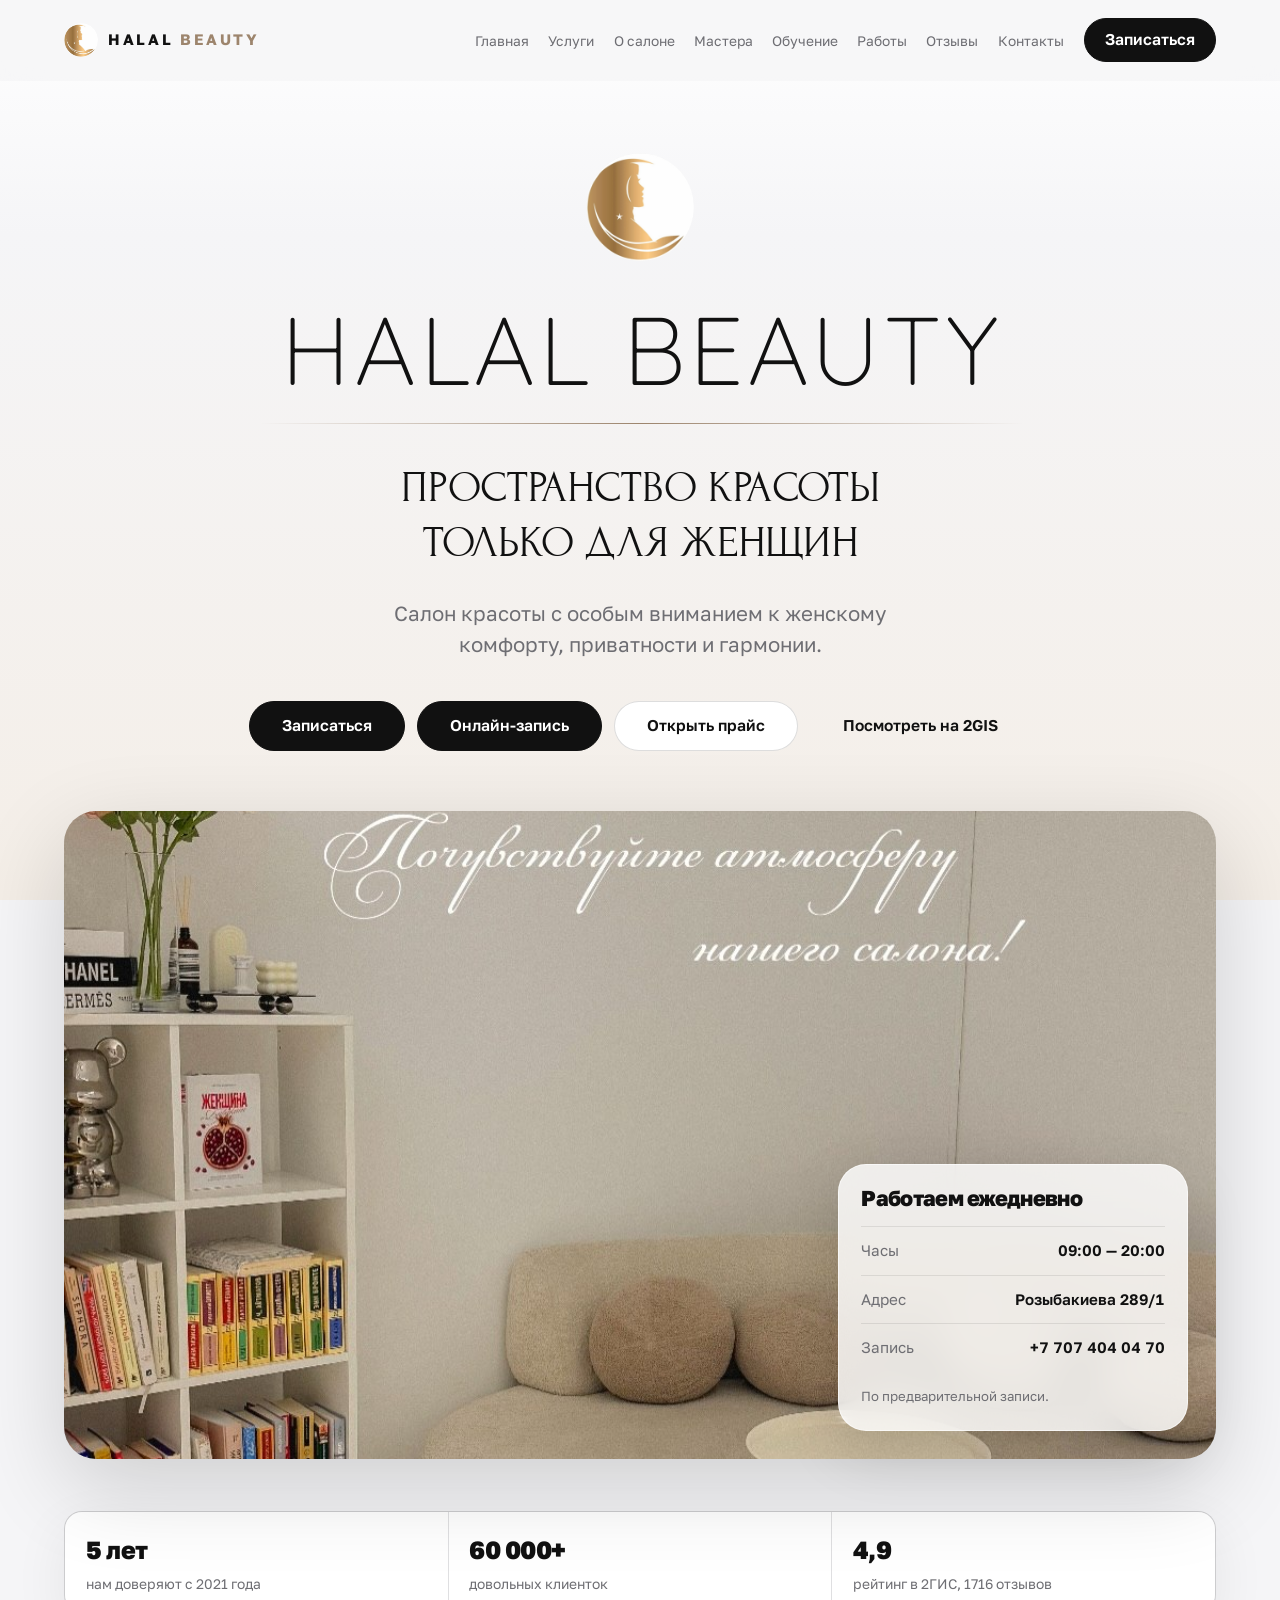
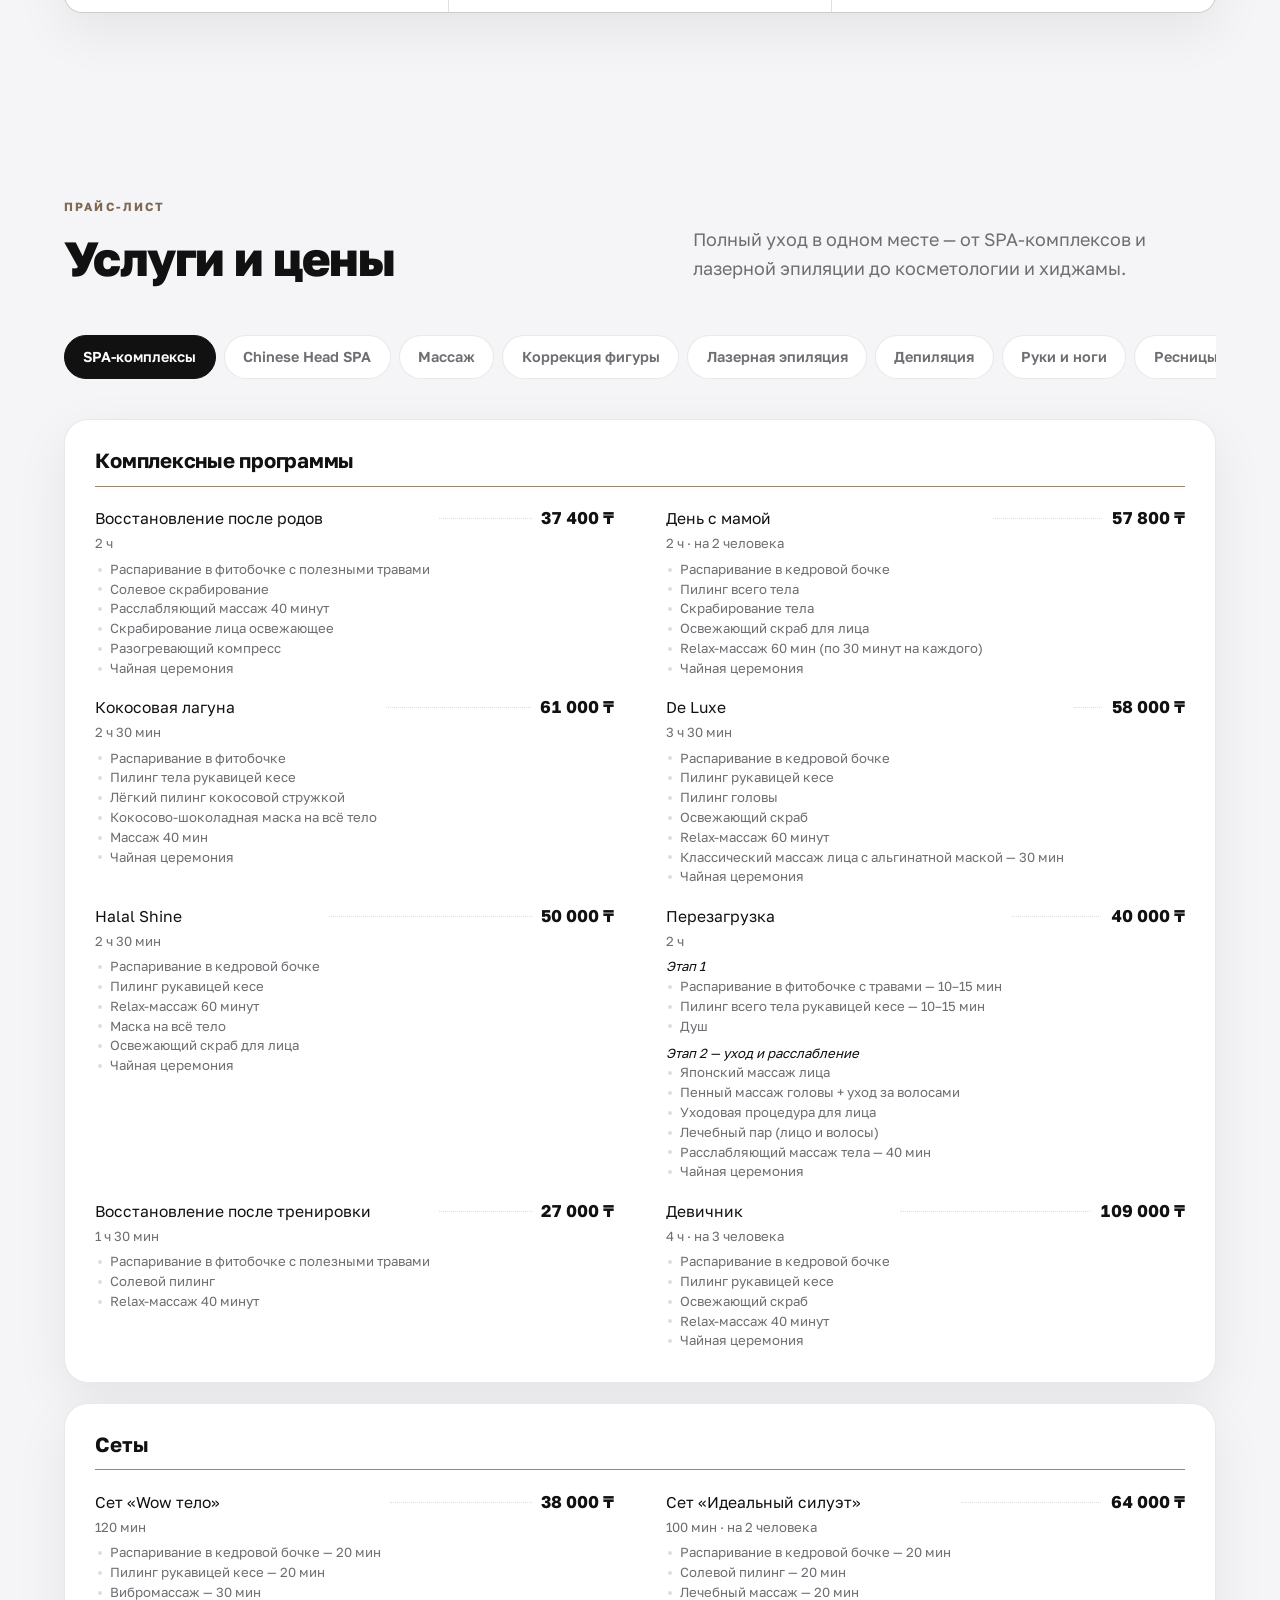
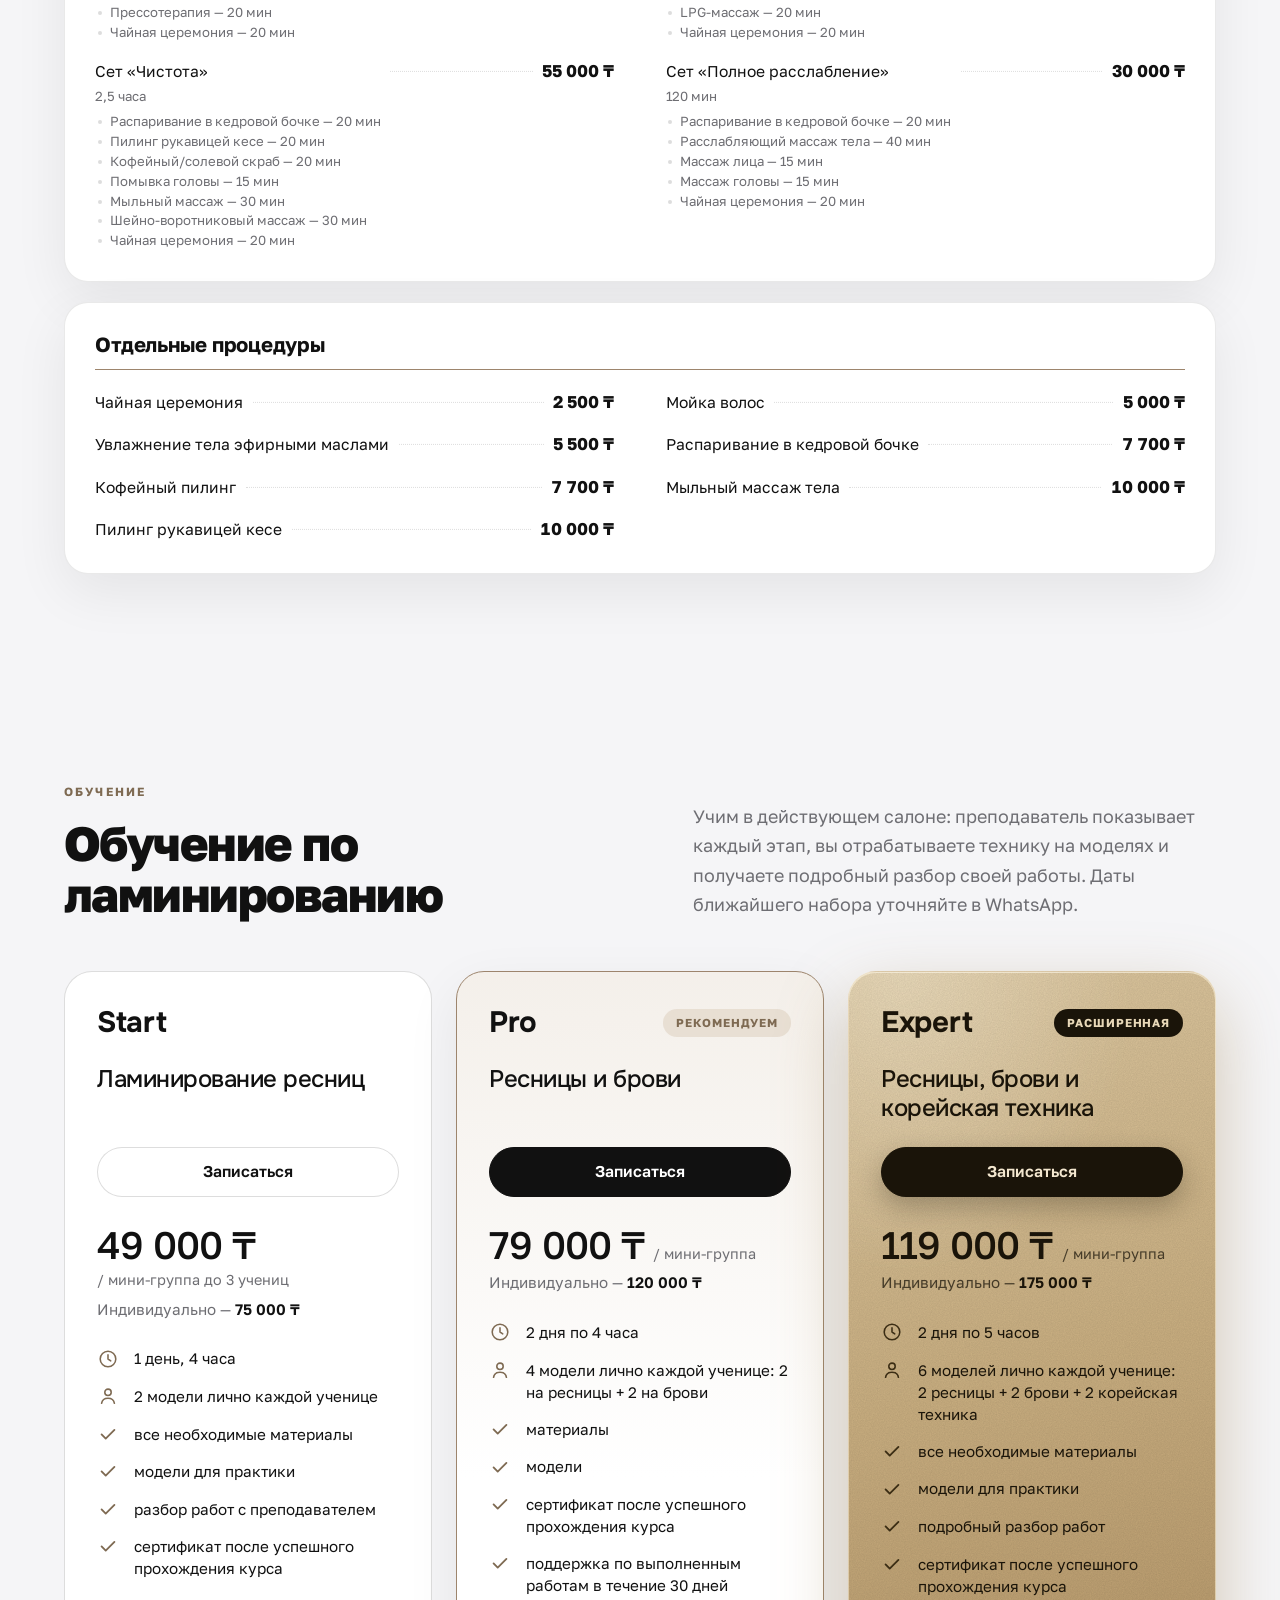
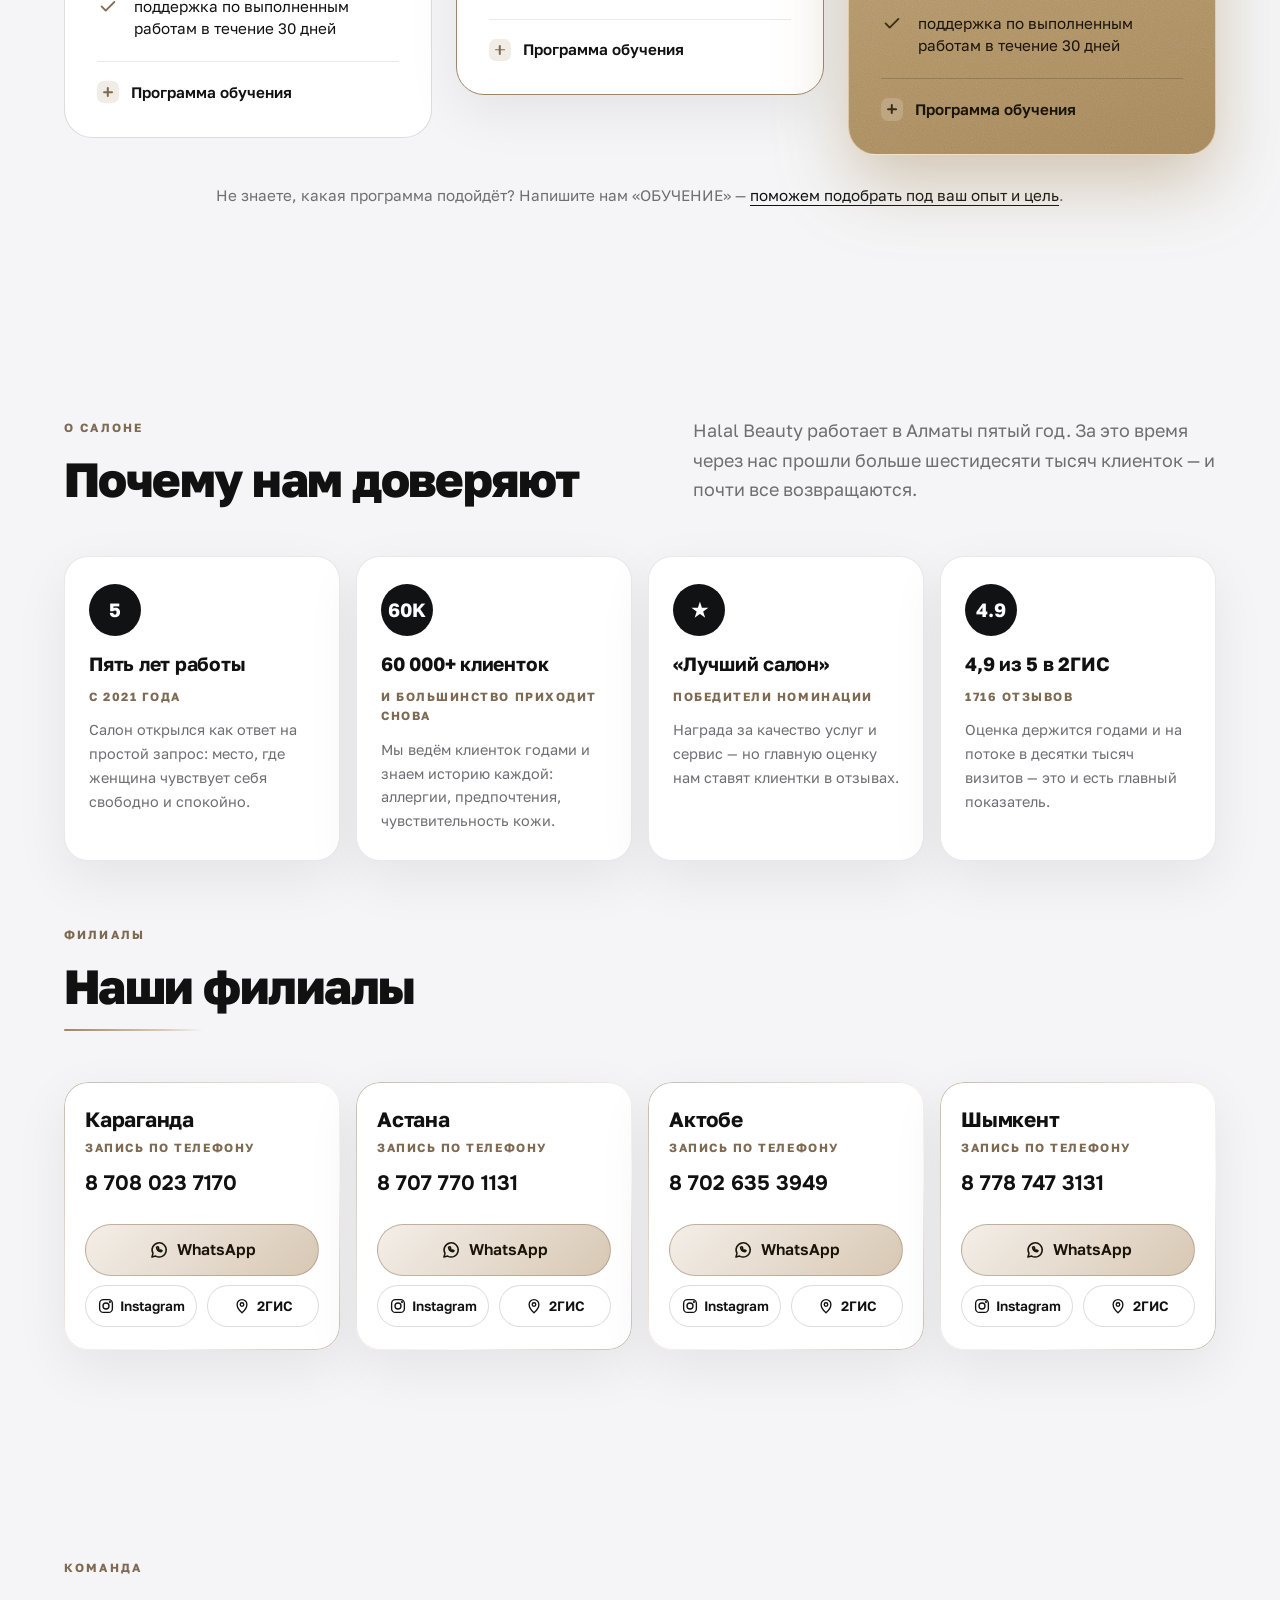
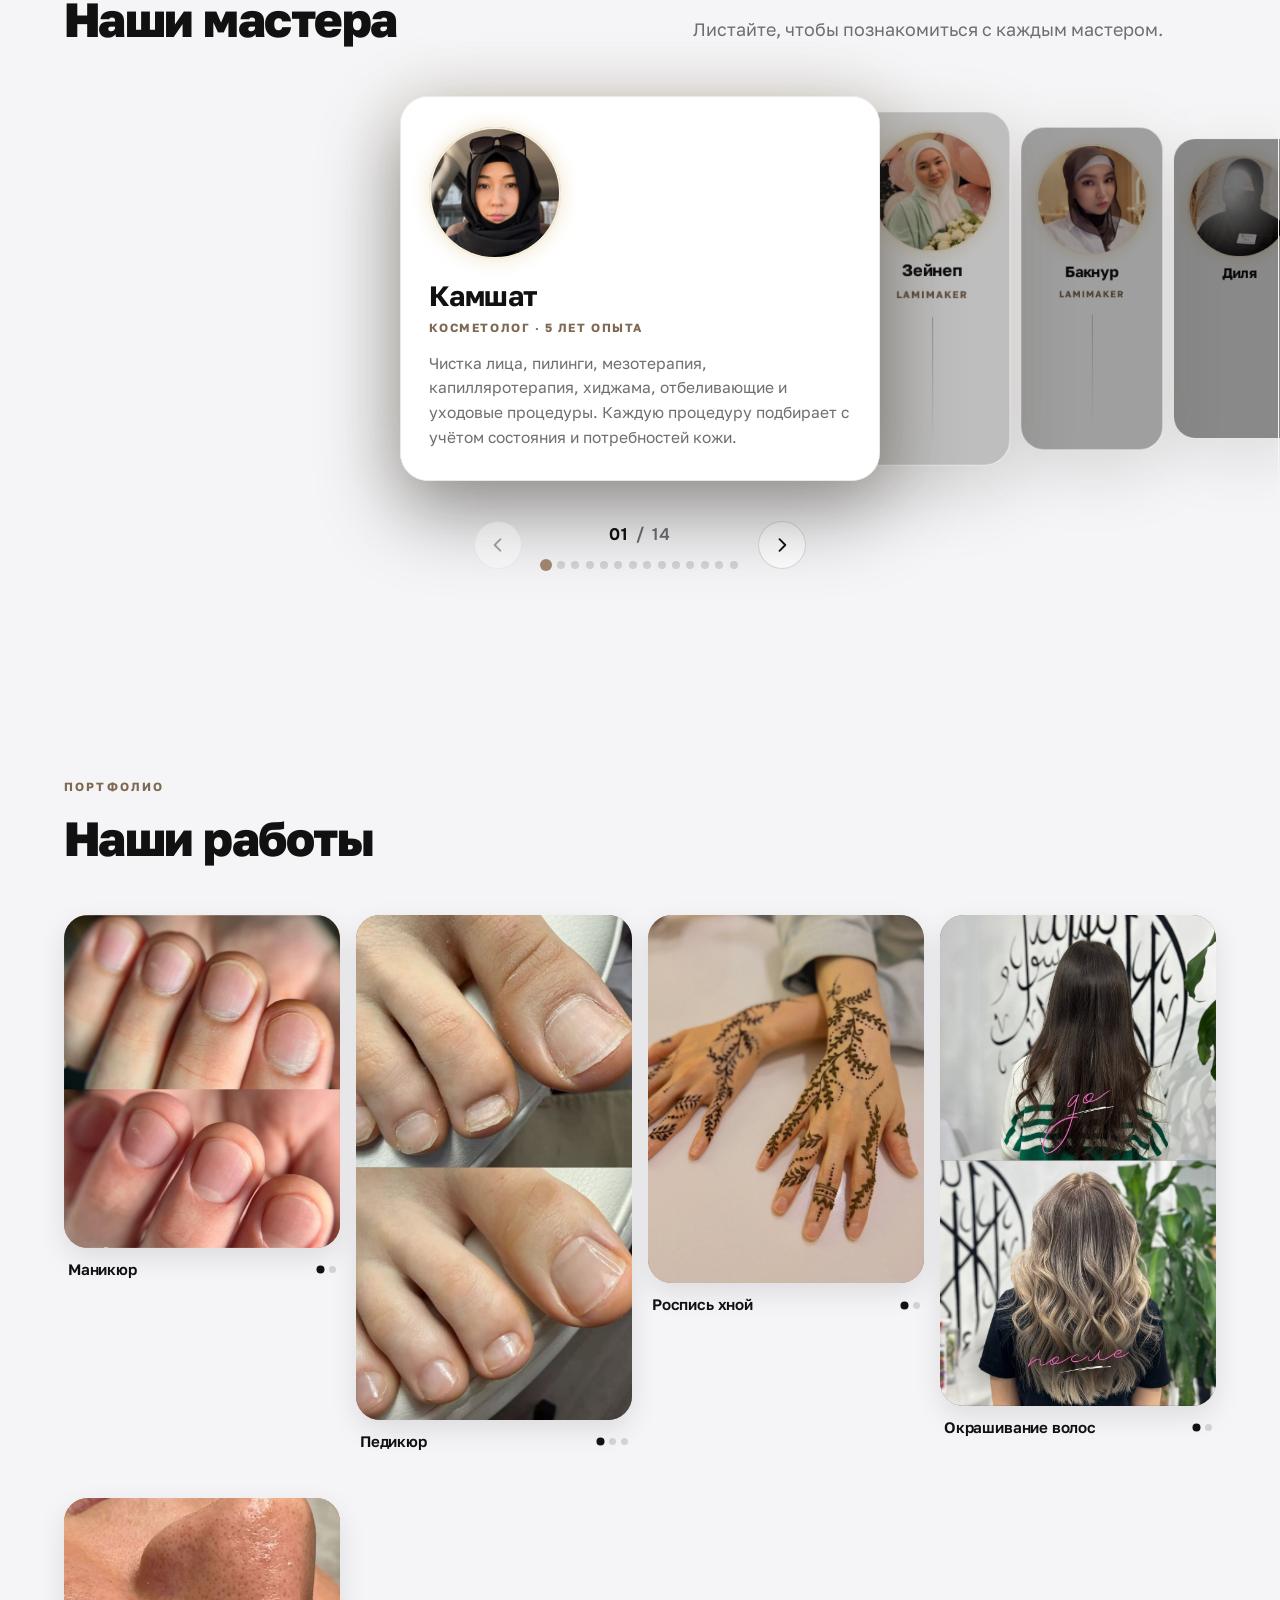
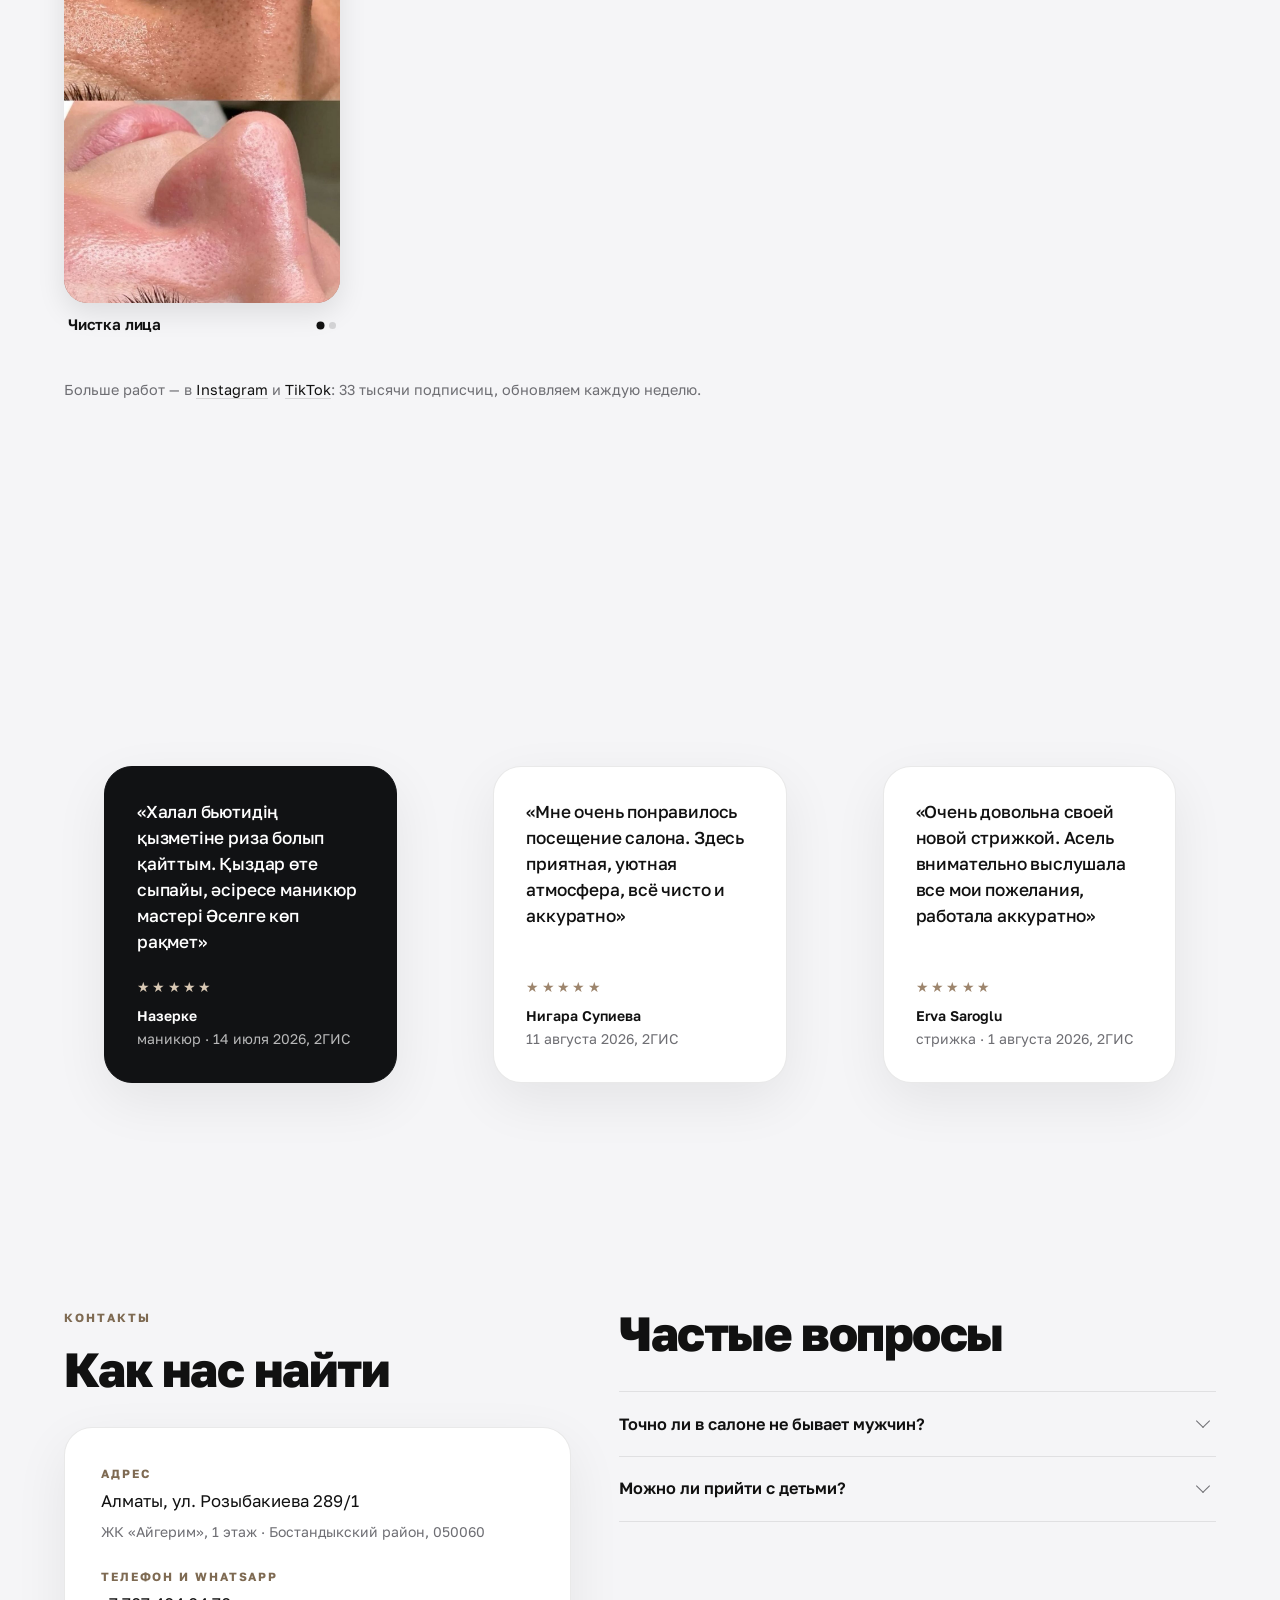
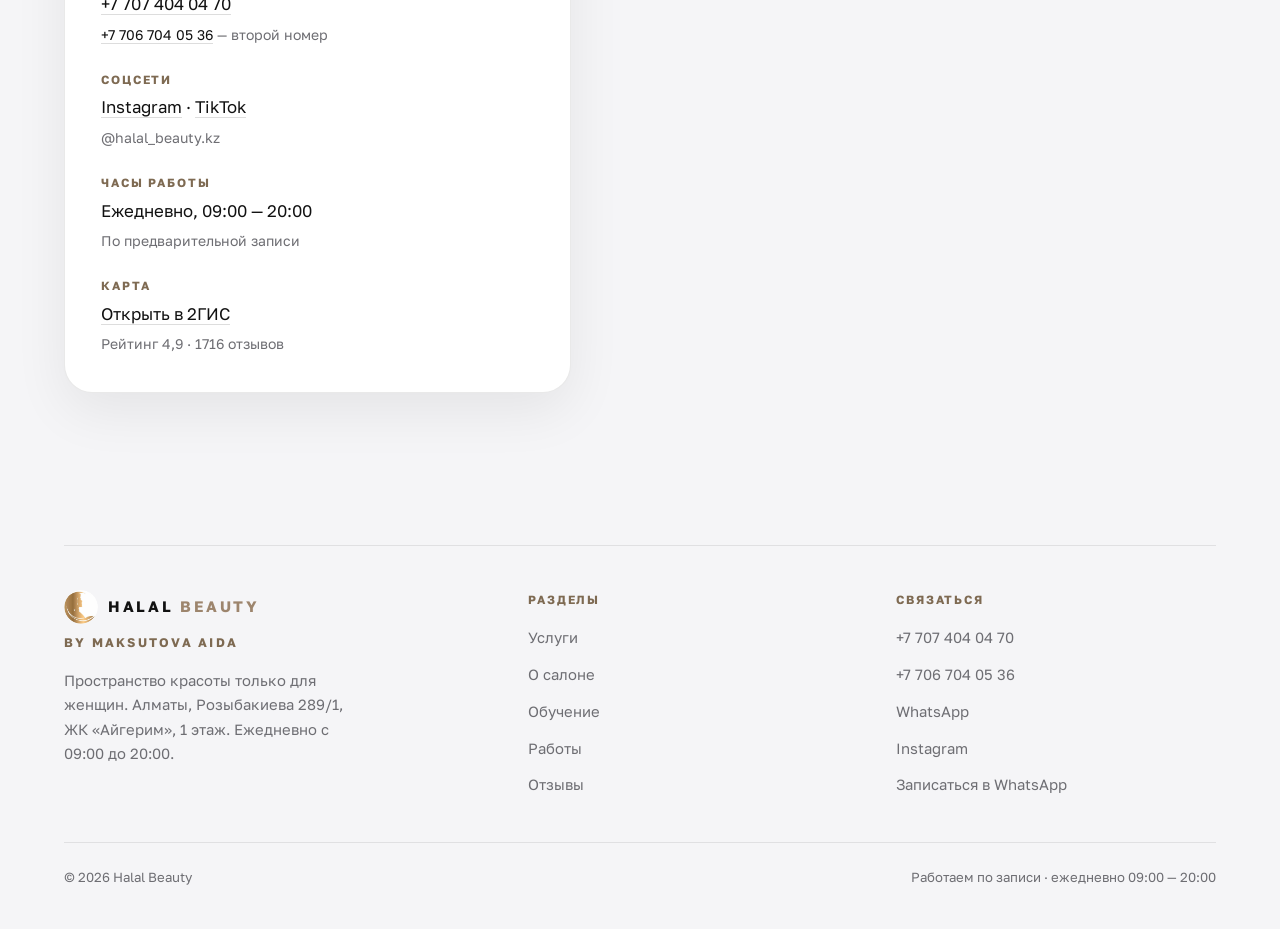
==== index.html @ 61d153b0 "Hero: кнопка «Онлайн-запись» Co-Authored-By: Claude Opus 5.5 <noreply@anthropic.com>" ====
<!doctype html>
<html lang="ru">
<head>
<meta charset="utf-8">
<meta name="viewport" content="width=device-width, initial-scale=1, viewport-fit=cover">
<title>Halal Beauty — женский салон красоты в Алматы</title>
<meta name="description" content="Женский салон красоты Halal Beauty в Алматы: лазерная эпиляция, SPA, массаж, маникюр, ресницы и брови, хиджама. Только женский коллектив, 5 лет работы, 60 000+ клиенток.">
<meta name="theme-color" content="#F5F5F7">

<link rel="icon" type="image/png" sizes="64x64" href="favicon.png">
<link rel="icon" type="image/png" sizes="512x512" href="logo.png">
<link rel="apple-touch-icon" sizes="180x180" href="apple-touch-icon.png">

<link rel="preconnect" href="https://fonts.googleapis.com">
<link rel="preconnect" href="https://fonts.gstatic.com" crossorigin>
<link rel="stylesheet" href="https://fonts.googleapis.com/css2?family=Golos+Text:wght@400;500;600;700;800;900&family=Onest:wght@300;400;500;600&family=Forum&family=Quicksand:wght@300&display=swap">
<link rel="stylesheet" href="styles.css?v=20261125b">
<script>document.documentElement.classList.add('js');</script>
</head>
<body>
<!-- BUILD:START -->

<!-- Якорь «наверх». На самой шапке он не работал: она sticky и всегда
     в зоне видимости, поэтому браузер считал цель достигнутой и не скроллил. -->
<span id="top" class="anchor-top"></span>

<header class="header">
  <div class="wrap header-inner">
    <a class="brand" href="#top">
      <img class="brand-mark" src="logo.png" width="512" height="512" alt="Halal Beauty">
      <span>Halal <em>Beauty</em></span>
    </a>

    <button class="burger" type="button" aria-label="Меню" aria-expanded="false" aria-controls="nav">
      <i></i><i></i><i></i>
    </button>

    <nav class="nav" id="nav">
      <ul class="nav-links">
        <li><a href="#top">Главная</a></li>
        <li><a href="#services">Услуги</a></li>
        <li><a href="#trust">О салоне</a></li>
        <li><a href="#masters">Мастера</a></li>
        <li><a href="#training">Обучение</a></li>
        <li><a href="#works">Работы</a></li>
        <li><a href="#reviews">Отзывы</a></li>
        <li><a href="#contacts">Контакты</a></li>
      </ul>
      <a class="btn btn-primary" href="https://wa.me/77074040470" target="_blank" rel="noopener">Записаться</a>
    </nav>
  </div>
</header>

<main>
  <!-- ---------- Первый экран ---------- -->
  <section class="hero">
    <div class="wrap">
      <div class="hero-copy reveal">
        <img class="hero-logo" src="logo.png" width="512" height="512" alt="Halal Beauty">
        <h1>
          <span class="hero-title">Halal Beauty</span>
          <span class="hero-sub">Пространство красоты <span>только для женщин</span></span>
        </h1>
        <p class="hero-lead">
          Салон красоты с особым вниманием к женскому комфорту, приватности и гармонии.
        </p>
        <div class="hero-actions">
          <a class="btn btn-primary" href="https://wa.me/77074040470" target="_blank" rel="noopener">Записаться</a>
          <a class="btn btn-primary" href="https://widget.sonline.su/ru/services/?placeid=999961112" target="_blank" rel="noopener">Онлайн-запись</a>
          <a class="btn btn-ghost" href="#services">Открыть прайс</a>
          <a class="btn btn-plain" href="https://2gis.kz/almaty/geo/70000001045331437">Посмотреть на 2GIS</a>
        </div>
      </div>

      <!-- Замените на фото интерьера: <img src="..." alt="Интерьер салона" loading="lazy"> -->
      <div class="hero-frame reveal">
        <div class="hero-photo"></div>

        <aside class="hero-glass">
          <h2>Работаем ежедневно</h2>
          <ul class="glass-lines">
            <li><span>Часы</span><b>09:00 — 20:00</b></li>
            <li><span>Адрес</span><b>Розыбакиева 289/1</b></li>
            <li><span>Запись</span><b>+7 707 404 04 70</b></li>
          </ul>
          <small>По предварительной записи.</small>
        </aside>
      </div>

      <ul class="hero-facts reveal">
        <li><b>5 лет</b><span>нам доверяют с 2021 года</span></li>
        <li><b>60 000+</b><span>довольных клиенток</span></li>
        <li><b>4,9</b><span>рейтинг в 2ГИС, 1716 отзывов</span></li>
      </ul>
    </div>
  </section>

  <!-- ---------- Услуги ---------- -->
  <section id="services">
    <div class="wrap">
      <div class="sec-head reveal">
        <div>
          <p class="eyebrow">Прайс-лист</p>
          <h2>Услуги и цены</h2>
        </div>
        <p class="lead">
          Полный уход в одном месте — от SPA-комплексов и лазерной эпиляции до косметологии
          и хиджамы.
        </p>
      </div>

      <!-- SERVICES:START — сгенерировано render.py из data/services.json, руками не править -->
      <div class="cat-nav reveal" role="tablist" aria-label="Категории услуг">
        <button type="button" role="tab" id="tab-spa" aria-controls="panel-spa" aria-selected="true">SPA-комплексы</button>
        <button type="button" role="tab" id="tab-headspa" aria-controls="panel-headspa" aria-selected="false">Chinese Head SPA</button>
        <button type="button" role="tab" id="tab-massage" aria-controls="panel-massage" aria-selected="false">Массаж</button>
        <button type="button" role="tab" id="tab-figure" aria-controls="panel-figure" aria-selected="false">Коррекция фигуры</button>
        <button type="button" role="tab" id="tab-laser" aria-controls="panel-laser" aria-selected="false">Лазерная эпиляция</button>
        <button type="button" role="tab" id="tab-depil" aria-controls="panel-depil" aria-selected="false">Депиляция</button>
        <button type="button" role="tab" id="tab-hands" aria-controls="panel-hands" aria-selected="false">Руки и ноги</button>
        <button type="button" role="tab" id="tab-lashes" aria-controls="panel-lashes" aria-selected="false">Ресницы и брови</button>
        <button type="button" role="tab" id="tab-hair" aria-controls="panel-hair" aria-selected="false">Волосы</button>
        <button type="button" role="tab" id="tab-cosmo" aria-controls="panel-cosmo" aria-selected="false">Косметология и хиджама</button>
        <button type="button" role="tab" id="tab-other" aria-controls="panel-other" aria-selected="false">Хна, макияж, прокол ушей</button>
      </div>

      <div class="menu cat-panel" id="panel-spa" role="tabpanel" aria-labelledby="tab-spa">
        <div class="menu-group split">
          <h3>Комплексные программы</h3>
          <ul>
            <li class="menu-row">
              <span class="name">Восстановление после родов<small class="meta">2 ч</small><span class="incl">
                <span>Распаривание в фитобочке с полезными травами</span>
                <span>Солевое скрабирование</span>
                <span>Расслабляющий массаж 40 минут</span>
                <span>Скрабирование лица освежающее</span>
                <span>Разогревающий компресс</span>
                <span>Чайная церемония</span>
              </span></span>
              <span class="dots"></span><span class="price">37 400 ₸</span>
            </li>
            <li class="menu-row">
              <span class="name">День с мамой<small class="meta">2 ч · на 2 человека</small><span class="incl">
                <span>Распаривание в кедровой бочке</span>
                <span>Пилинг всего тела</span>
                <span>Скрабирование тела</span>
                <span>Освежающий скраб для лица</span>
                <span>Relax-массаж 60 мин (по 30 минут на каждого)</span>
                <span>Чайная церемония</span>
              </span></span>
              <span class="dots"></span><span class="price">57 800 ₸</span>
            </li>
            <li class="menu-row">
              <span class="name">Кокосовая лагуна<small class="meta">2 ч 30 мин</small><span class="incl">
                <span>Распаривание в фитобочке</span>
                <span>Пилинг тела рукавицей кесе</span>
                <span>Лёгкий пилинг кокосовой стружкой</span>
                <span>Кокосово-шоколадная маска на всё тело</span>
                <span>Массаж 40 мин</span>
                <span>Чайная церемония</span>
              </span></span>
              <span class="dots"></span><span class="price">61 000 ₸</span>
            </li>
            <li class="menu-row">
              <span class="name">De Luxe<small class="meta">3 ч 30 мин</small><span class="incl">
                <span>Распаривание в кедровой бочке</span>
                <span>Пилинг рукавицей кесе</span>
                <span>Пилинг головы</span>
                <span>Освежающий скраб</span>
                <span>Relax-массаж 60 минут</span>
                <span>Классический массаж лица с альгинатной маской — 30 мин</span>
                <span>Чайная церемония</span>
              </span></span>
              <span class="dots"></span><span class="price">58 000 ₸</span>
            </li>
            <li class="menu-row">
              <span class="name">Halal Shine<small class="meta">2 ч 30 мин</small><span class="incl">
                <span>Распаривание в кедровой бочке</span>
                <span>Пилинг рукавицей кесе</span>
                <span>Relax-массаж 60 минут</span>
                <span>Маска на всё тело</span>
                <span>Освежающий скраб для лица</span>
                <span>Чайная церемония</span>
              </span></span>
              <span class="dots"></span><span class="price">50 000 ₸</span>
            </li>
            <li class="menu-row">
              <span class="name">Перезагрузка<small class="meta">2 ч</small><span class="incl">
                <span class="stage">Этап 1</span>
                <span>Распаривание в фитобочке с травами — 10–15 мин</span>
                <span>Пилинг всего тела рукавицей кесе — 10–15 мин</span>
                <span>Душ</span>
                <span class="stage">Этап 2 — уход и расслабление</span>
                <span>Японский массаж лица</span>
                <span>Пенный массаж головы + уход за волосами</span>
                <span>Уходовая процедура для лица</span>
                <span>Лечебный пар (лицо и волосы)</span>
                <span>Расслабляющий массаж тела — 40 мин</span>
                <span>Чайная церемония</span>
              </span></span>
              <span class="dots"></span><span class="price">40 000 ₸</span>
            </li>
            <li class="menu-row">
              <span class="name">Восстановление после тренировки<small class="meta">1 ч 30 мин</small><span class="incl">
                <span>Распаривание в фитобочке с полезными травами</span>
                <span>Солевой пилинг</span>
                <span>Relax-массаж 40 минут</span>
              </span></span>
              <span class="dots"></span><span class="price">27 000 ₸</span>
            </li>
            <li class="menu-row">
              <span class="name">Девичник<small class="meta">4 ч · на 3 человека</small><span class="incl">
                <span>Распаривание в кедровой бочке</span>
                <span>Пилинг рукавицей кесе</span>
                <span>Освежающий скраб</span>
                <span>Relax-массаж 40 минут</span>
                <span>Чайная церемония</span>
              </span></span>
              <span class="dots"></span><span class="price">109 000 ₸</span>
            </li>
          </ul>
        </div>
        <div class="menu-group split">
          <h3>Сеты</h3>
          <ul>
            <li class="menu-row">
              <span class="name">Сет «Wow тело»<small class="meta">120 мин</small><span class="incl">
                <span>Распаривание в кедровой бочке — 20 мин</span>
                <span>Пилинг рукавицей кесе — 20 мин</span>
                <span>Вибромассаж — 30 мин</span>
                <span>Прессотерапия — 20 мин</span>
                <span>Чайная церемония — 20 мин</span>
              </span></span>
              <span class="dots"></span><span class="price">38 000 ₸</span>
            </li>
            <li class="menu-row">
              <span class="name">Сет «Идеальный силуэт»<small class="meta">100 мин · на 2 человека</small><span class="incl">
                <span>Распаривание в кедровой бочке — 20 мин</span>
                <span>Солевой пилинг — 20 мин</span>
                <span>Лечебный массаж — 20 мин</span>
                <span>LPG-массаж — 20 мин</span>
                <span>Чайная церемония — 20 мин</span>
              </span></span>
              <span class="dots"></span><span class="price">64 000 ₸</span>
            </li>
            <li class="menu-row">
              <span class="name">Сет «Чистота»<small class="meta">2,5 часа</small><span class="incl">
                <span>Распаривание в кедровой бочке — 20 мин</span>
                <span>Пилинг рукавицей кесе — 20 мин</span>
                <span>Кофейный/солевой скраб — 20 мин</span>
                <span>Помывка головы — 15 мин</span>
                <span>Мыльный массаж — 30 мин</span>
                <span>Шейно-воротниковый массаж — 30 мин</span>
                <span>Чайная церемония — 20 мин</span>
              </span></span>
              <span class="dots"></span><span class="price">55 000 ₸</span>
            </li>
            <li class="menu-row">
              <span class="name">Сет «Полное расслабление»<small class="meta">120 мин</small><span class="incl">
                <span>Распаривание в кедровой бочке — 20 мин</span>
                <span>Расслабляющий массаж тела — 40 мин</span>
                <span>Массаж лица — 15 мин</span>
                <span>Массаж головы — 15 мин</span>
                <span>Чайная церемония — 20 мин</span>
              </span></span>
              <span class="dots"></span><span class="price">30 000 ₸</span>
            </li>
          </ul>
        </div>
        <div class="menu-group split">
          <h3>Отдельные процедуры</h3>
          <ul>
            <li class="menu-row">
              <span class="name">Чайная церемония</span>
              <span class="dots"></span><span class="price">2 500 ₸</span>
            </li>
            <li class="menu-row">
              <span class="name">Мойка волос</span>
              <span class="dots"></span><span class="price">5 000 ₸</span>
            </li>
            <li class="menu-row">
              <span class="name">Увлажнение тела эфирными маслами</span>
              <span class="dots"></span><span class="price">5 500 ₸</span>
            </li>
            <li class="menu-row">
              <span class="name">Распаривание в кедровой бочке</span>
              <span class="dots"></span><span class="price">7 700 ₸</span>
            </li>
            <li class="menu-row">
              <span class="name">Кофейный пилинг</span>
              <span class="dots"></span><span class="price">7 700 ₸</span>
            </li>
            <li class="menu-row">
              <span class="name">Мыльный массаж тела</span>
              <span class="dots"></span><span class="price">10 000 ₸</span>
            </li>
            <li class="menu-row">
              <span class="name">Пилинг рукавицей кесе</span>
              <span class="dots"></span><span class="price">10 000 ₸</span>
            </li>
          </ul>
        </div>
      </div>
      <div class="menu cat-panel" id="panel-headspa" role="tabpanel" aria-labelledby="tab-headspa" hidden>
        <div class="menu-group split">
          <h3>Комплексы</h3>
          <ul>
            <li class="menu-row">
              <span class="name">Обновление<small class="meta">1 ч 30 мин</small><span class="incl">
                <span>Японский массаж лица</span>
                <span>Пенный массаж головы</span>
                <span>Уход за волосами</span>
                <span>Мыльный массаж шейно-воротниковой зоны</span>
                <span>Уход за лицом</span>
                <span>Лечебный пар</span>
              </span></span>
              <span class="dots"></span><span class="price">18 000 ₸</span>
            </li>
            <li class="menu-row">
              <span class="name">Relax<small class="meta">2 ч</small><span class="incl">
                <span>Точечный массаж рук и ног с эфирным маслом</span>
                <span>Японский массаж лица</span>
                <span>Пенный массаж головы</span>
                <span>Уход за волосами</span>
                <span>Уход за лицом</span>
                <span>Лечебный пар</span>
              </span></span>
              <span class="dots"></span><span class="price">25 000 ₸</span>
            </li>
            <li class="menu-row">
              <span class="name">Эйфория<small class="meta">2 ч 30 мин</small><span class="incl">
                <span>Relax-массаж тела — 60 мин</span>
                <span>Пенный массаж головы</span>
                <span>Витаминный комплекс для волос</span>
                <span>Массаж лица с увлажняющей маской — 30 мин</span>
                <span>Лечебный пар</span>
              </span></span>
              <span class="dots"></span><span class="price">37 000 ₸</span>
            </li>
          </ul>
        </div>
      </div>
      <div class="menu cat-panel" id="panel-massage" role="tabpanel" aria-labelledby="tab-massage" hidden>
        <div class="menu-group split">
          <h3>Массаж</h3>
          <ul>
            <li class="menu-row">
              <span class="name">Массаж головы</span>
              <span class="dots"></span><span class="price">9 500 ₸</span>
            </li>
            <li class="menu-row">
              <span class="name">Массаж ног и ступней</span>
              <span class="dots"></span><span class="price">9 500 ₸</span>
            </li>
            <li class="menu-row">
              <span class="name">Шейно-воротниковая зона и спина<small>30 минут</small></span>
              <span class="dots"></span><span class="price">9 500 ₸</span>
            </li>
            <li class="menu-row">
              <span class="name">Массаж лица<small>30 минут</small></span>
              <span class="dots"></span><span class="price">11 000 ₸</span>
            </li>
            <li class="menu-row">
              <span class="name">Массаж для беременных<small>40 минут</small></span>
              <span class="dots"></span><span class="price">13 500 ₸</span>
            </li>
            <li class="menu-row">
              <span class="name">Скульптурный массаж</span>
              <span class="dots"></span><span class="price">16 000 ₸</span>
            </li>
            <li class="menu-row">
              <span class="name">Relax-массаж<small>60 минут</small></span>
              <span class="dots"></span><span class="price">17 000 ₸</span>
            </li>
            <li class="menu-row">
              <span class="name">Стоун-терапия<small>Массаж горячими камнями, 60 минут</small></span>
              <span class="dots"></span><span class="price">17 000 ₸</span>
            </li>
            <li class="menu-row">
              <span class="name">Точечный массаж</span>
              <span class="dots"></span><span class="price">17 000 ₸</span>
            </li>
            <li class="menu-row">
              <span class="name">Комбо: тело и лицо<small>1 час 20 минут</small></span>
              <span class="dots"></span><span class="price">20 000 ₸</span>
            </li>
            <li class="menu-row">
              <span class="name">Огненный массаж<small>30 минут</small></span>
              <span class="dots"></span><span class="price">20 000 ₸</span>
            </li>
            <li class="menu-row">
              <span class="name">Лечебный массаж<small>60 минут</small></span>
              <span class="dots"></span><span class="price">20 000 ₸</span>
            </li>
            <li class="menu-row">
              <span class="name">Антицеллюлитный массаж<small>60 минут</small></span>
              <span class="dots"></span><span class="price">20 000 ₸</span>
            </li>
            <li class="menu-row">
              <span class="name">Мануальная терапия</span>
              <span class="dots"></span><span class="price">20 000 ₸</span>
            </li>
          </ul>
        </div>
      </div>
      <div class="menu cat-panel" id="panel-figure" role="tabpanel" aria-labelledby="tab-figure" hidden>
        <div class="menu-group split">
          <h3>Аппаратные процедуры</h3>
          <ul>
            <li class="menu-row">
              <span class="name">Кавитация</span>
              <span class="dots"></span><span class="price">13 200 ₸</span>
            </li>
            <li class="menu-row">
              <span class="name">Лимфодренажный вибромассаж, 1 зона</span>
              <span class="dots"></span><span class="price">11 000 ₸</span>
            </li>
            <li class="menu-row">
              <span class="name">Лимфодренажный вибромассаж, всё тело</span>
              <span class="dots"></span><span class="price">22 000 ₸</span>
            </li>
            <li class="menu-row">
              <span class="name">LPG-эндермология, 1 зона</span>
              <span class="dots"></span><span class="price">11 000 ₸</span>
            </li>
            <li class="menu-row">
              <span class="name">LPG-эндермология, всё тело</span>
              <span class="dots"></span><span class="price">22 000 ₸</span>
            </li>
            <li class="menu-row">
              <span class="name">Прессотерапия с ИК</span>
              <span class="dots"></span><span class="price">8 000 ₸</span>
            </li>
            <li class="menu-row">
              <span class="name">Вакуумный массаж</span>
              <span class="dots"></span><span class="price">11 000 ₸</span>
            </li>
            <li class="menu-row">
              <span class="name">RF-лифтинг тела</span>
              <span class="dots"></span><span class="price">16 000 ₸</span>
            </li>
          </ul>
        </div>
        <div class="menu-group">
          <h3>Премиум антиотёк</h3>
          <ul>
            <li class="menu-row">
              <span class="name">1 сеанс<small>Прессотерапия с подогревом</small></span>
              <span class="dots"></span><span class="price">8 800 ₸</span>
            </li>
            <li class="menu-row">
              <span class="name">5 сеансов</span>
              <span class="dots"></span><span class="price">39 600 ₸</span>
            </li>
            <li class="menu-row">
              <span class="name">10 сеансов</span>
              <span class="dots"></span><span class="price">79 200 ₸</span>
            </li>
          </ul>
        </div>
        <div class="menu-group">
          <h3>Антицеллюлитный детокс</h3>
          <ul>
            <li class="menu-row">
              <span class="name">1 сеанс<small>Вибромассаж и прессотерапия, LPG можно заменить через сеанс</small></span>
              <span class="dots"></span><span class="price">19 800 ₸</span>
            </li>
            <li class="menu-row">
              <span class="name">5 сеансов<small>2 прессо + 5 вибро</small></span>
              <span class="dots"></span><span class="price">58 000 ₸</span>
            </li>
            <li class="menu-row">
              <span class="name">10 сеансов<small>5 прессо + 10 вибро</small></span>
              <span class="dots"></span><span class="price">123 200 ₸</span>
            </li>
          </ul>
        </div>
        <div class="menu-group">
          <h3>«Минус объёмы VIP»</h3>
          <ul>
            <li class="menu-row">
              <span class="name">1 процедура<small>Дренажный вибромассаж, кавитация, вакуумный массаж, прессотерапия · 60–90 мин</small></span>
              <span class="dots"></span><span class="price">44 000 ₸</span>
            </li>
            <li class="menu-row">
              <span class="name">5 процедур</span>
              <span class="dots"></span><span class="price">176 000 ₸</span>
            </li>
            <li class="menu-row">
              <span class="name">10 процедур</span>
              <span class="dots"></span><span class="price">352 000 ₸</span>
            </li>
          </ul>
        </div>
      </div>
      <div class="menu cat-panel" id="panel-laser" role="tabpanel" aria-labelledby="tab-laser" hidden>
        <div class="menu-group split">
          <h3>По зонам</h3>
          <ul>
            <li class="menu-row">
              <span class="name">Над губой</span>
              <span class="dots"></span><span class="price">3 300 ₸</span>
            </li>
            <li class="menu-row">
              <span class="name">Подбородок</span>
              <span class="dots"></span><span class="price">3 300 ₸</span>
            </li>
            <li class="menu-row">
              <span class="name">Бакенбарды</span>
              <span class="dots"></span><span class="price">3 300 ₸</span>
            </li>
            <li class="menu-row">
              <span class="name">Шея</span>
              <span class="dots"></span><span class="price">4 400 ₸</span>
            </li>
            <li class="menu-row">
              <span class="name">Подмышечные впадины</span>
              <span class="dots"></span><span class="price">6 600 ₸</span>
            </li>
            <li class="menu-row">
              <span class="name">Лицо</span>
              <span class="dots"></span><span class="price">7 700 ₸</span>
            </li>
            <li class="menu-row">
              <span class="name">Руки до локтя</span>
              <span class="dots"></span><span class="price">7 700 ₸</span>
            </li>
            <li class="menu-row">
              <span class="name">Живот</span>
              <span class="dots"></span><span class="price">8 800 ₸</span>
            </li>
            <li class="menu-row">
              <span class="name">Ягодицы</span>
              <span class="dots"></span><span class="price">8 800 ₸</span>
            </li>
            <li class="menu-row">
              <span class="name">Руки полностью</span>
              <span class="dots"></span><span class="price">9 900 ₸</span>
            </li>
            <li class="menu-row">
              <span class="name">Бикини</span>
              <span class="dots"></span><span class="price">9 900 ₸</span>
            </li>
            <li class="menu-row">
              <span class="name">Спина полностью</span>
              <span class="dots"></span><span class="price">11 000 ₸</span>
            </li>
            <li class="menu-row">
              <span class="name">Ноги до колен</span>
              <span class="dots"></span><span class="price">11 000 ₸</span>
            </li>
            <li class="menu-row">
              <span class="name">Ноги полностью</span>
              <span class="dots"></span><span class="price">15 500 ₸</span>
            </li>
          </ul>
        </div>
        <div class="menu-group split">
          <h3>Комплексы</h3>
          <ul>
            <li class="menu-row">
              <span class="name">Бикини и подмышки</span>
              <span class="dots"></span><span class="price">14 000 ₸</span>
            </li>
            <li class="menu-row">
              <span class="name">Подмышки, руки до локтя, ноги до колен</span>
              <span class="dots"></span><span class="price">21 500 ₸</span>
            </li>
            <li class="menu-row">
              <span class="name">Бикини, подмышки, ноги до колен</span>
              <span class="dots"></span><span class="price">23 500 ₸</span>
            </li>
            <li class="menu-row">
              <span class="name">Бикини, руки до локтя, ноги до колен, подмышки<small>Усики в подарок</small></span>
              <span class="dots"></span><span class="price">29 900 ₸</span>
            </li>
            <li class="menu-row">
              <span class="name">Бикини, руки и ноги полностью, подмышки<small>Усики в подарок</small></span>
              <span class="dots"></span><span class="price">35 500 ₸</span>
            </li>
          </ul>
        </div>
      </div>
      <div class="menu cat-panel" id="panel-depil" role="tabpanel" aria-labelledby="tab-depil" hidden>
        <div class="menu-group split">
          <h3>Шугаринг</h3>
          <ul>
            <li class="menu-row">
              <span class="name">Над губой</span>
              <span class="dots"></span><span class="price">1 650 ₸</span>
            </li>
            <li class="menu-row">
              <span class="name">Подбородок</span>
              <span class="dots"></span><span class="price">2 200 ₸</span>
            </li>
            <li class="menu-row">
              <span class="name">Подмышечные впадины</span>
              <span class="dots"></span><span class="price">2 750 ₸</span>
            </li>
            <li class="menu-row">
              <span class="name">Чистка вросших волос</span>
              <span class="dots"></span><span class="price">3 300 ₸</span>
            </li>
            <li class="menu-row">
              <span class="name">Лицо</span>
              <span class="dots"></span><span class="price">4 400 ₸</span>
            </li>
            <li class="menu-row">
              <span class="name">Руки до локтя</span>
              <span class="dots"></span><span class="price">4 400 ₸</span>
            </li>
            <li class="menu-row">
              <span class="name">Руки</span>
              <span class="dots"></span><span class="price">6 600 ₸</span>
            </li>
            <li class="menu-row">
              <span class="name">Ноги до колен</span>
              <span class="dots"></span><span class="price">6 600 ₸</span>
            </li>
            <li class="menu-row">
              <span class="name">Комбо<small>Руки полностью, ноги до колен, подмышечные впадины</small></span>
              <span class="dots"></span><span class="price">14 300 ₸</span>
            </li>
          </ul>
        </div>
        <div class="menu-group split">
          <h3>Депиляция ниткой</h3>
          <ul>
            <li class="menu-row">
              <span class="name">Над губой</span>
              <span class="dots"></span><span class="price">2 200 ₸</span>
            </li>
            <li class="menu-row">
              <span class="name">Щёки</span>
              <span class="dots"></span><span class="price">2 200 ₸</span>
            </li>
            <li class="menu-row">
              <span class="name">Подбородок</span>
              <span class="dots"></span><span class="price">2 200 ₸</span>
            </li>
            <li class="menu-row">
              <span class="name">Лоб</span>
              <span class="dots"></span><span class="price">2 200 ₸</span>
            </li>
            <li class="menu-row">
              <span class="name">Баки</span>
              <span class="dots"></span><span class="price">3 300 ₸</span>
            </li>
            <li class="menu-row">
              <span class="name">Лицо</span>
              <span class="dots"></span><span class="price">5 500 — 7 700 ₸</span>
            </li>
          </ul>
        </div>
      </div>
      <div class="menu cat-panel" id="panel-hands" role="tabpanel" aria-labelledby="tab-hands" hidden>
        <div class="menu-group">
          <h3>Маникюр и педикюр</h3>
          <ul>
            <li class="menu-row">
              <span class="name">Маникюр обрезной или комбинированный</span>
              <span class="dots"></span><span class="price">5 500 ₸</span>
            </li>
            <li class="menu-row">
              <span class="name">Детский педикюр</span>
              <span class="dots"></span><span class="price">5 500 ₸</span>
            </li>
            <li class="menu-row">
              <span class="name">Классический педикюр</span>
              <span class="dots"></span><span class="price">от 10 900 ₸</span>
            </li>
            <li class="menu-row">
              <span class="name">Смарт-педикюр</span>
              <span class="dots"></span><span class="price">от 10 900 ₸</span>
            </li>
            <li class="menu-row">
              <span class="name">Парафинотерапия рук / ног<small>Глубокое увлажнение кожи</small></span>
              <span class="dots"></span><span class="price">3 000 / 4 000 ₸</span>
            </li>
            <li class="menu-row">
              <span class="name">Снятие гель-лака</span>
              <span class="dots"></span><span class="price">3 300 ₸</span>
            </li>
            <li class="menu-row">
              <span class="name">Снятие нарощенных ногтей</span>
              <span class="dots"></span><span class="price">4 400 ₸</span>
            </li>
          </ul>
        </div>
        <div class="menu-group">
          <h3>Подология</h3>
          <ul>
            <li class="menu-row">
              <span class="name">Консультация подолога и диагностика</span>
              <span class="dots"></span><span class="price">5 500 ₸</span>
            </li>
            <li class="menu-row">
              <span class="name">Медицинский педикюр</span>
              <span class="dots"></span><span class="price">от 12 000 ₸</span>
            </li>
            <li class="menu-row">
              <span class="name">Зачистка одного ногтя<small>Работа с грибковыми поражениями</small></span>
              <span class="dots"></span><span class="price">от 5 500 ₸</span>
            </li>
            <li class="menu-row">
              <span class="name">Прижигание бородавки</span>
              <span class="dots"></span><span class="price">от 5 500 ₸</span>
            </li>
            <li class="menu-row">
              <span class="name">Удаление вросшего ногтя</span>
              <span class="dots"></span><span class="price">от 4 400 ₸</span>
            </li>
            <li class="menu-row">
              <span class="name">Стержневые мозоли</span>
              <span class="dots"></span><span class="price">от 4 400 ₸</span>
            </li>
            <li class="menu-row">
              <span class="name">Титановая нить<small>1 ноготь</small></span>
              <span class="dots"></span><span class="price">15 400 ₸</span>
            </li>
            <li class="menu-row">
              <span class="name">Инфинити титаниум<small>Новая методика</small></span>
              <span class="dots"></span><span class="price">16 500 ₸</span>
            </li>
          </ul>
        </div>
        <div class="menu-group split">
          <h3>Экспресс-услуги</h3>
          <ul>
            <li class="menu-row">
              <span class="name">Маникюр и смарт-педикюр<small>45–60 минут</small></span>
              <span class="dots"></span><span class="price">16 400 ₸</span>
            </li>
            <li class="menu-row">
              <span class="name">Маникюр, смарт-педикюр, ламинирование ресниц</span>
              <span class="dots"></span><span class="price">26 300 ₸</span>
            </li>
            <li class="menu-row">
              <span class="name">Маникюр, смарт-педикюр, ламинирование ресниц и бровей</span>
              <span class="dots"></span><span class="price">36 200 ₸</span>
            </li>
            <li class="menu-row">
              <span class="name">То же плюс окрашивание бровей</span>
              <span class="dots"></span><span class="price">40 600 ₸</span>
            </li>
          </ul>
        </div>
      </div>
      <div class="menu cat-panel" id="panel-lashes" role="tabpanel" aria-labelledby="tab-lashes" hidden>
        <div class="menu-group split">
          <h3>Ресницы и брови</h3>
          <ul>
            <li class="menu-row">
              <span class="name">Ламинирование бровей и ресниц</span>
              <span class="dots"></span><span class="price">17 500 ₸</span>
            </li>
            <li class="menu-row">
              <span class="name">Корейское ламинирование ресниц</span>
              <span class="dots"></span><span class="price">11 000 ₸</span>
            </li>
            <li class="menu-row">
              <span class="name">Ламинирование ресниц Elleebana</span>
              <span class="dots"></span><span class="price">9 900 ₸</span>
            </li>
            <li class="menu-row">
              <span class="name">Ламинирование нижних ресниц</span>
              <span class="dots"></span><span class="price">5 500 ₸</span>
            </li>
            <li class="menu-row">
              <span class="name">Долговременная укладка бровей</span>
              <span class="dots"></span><span class="price">9 900 ₸</span>
            </li>
            <li class="menu-row">
              <span class="name">Окрашивание бровей<small>Без осветления</small></span>
              <span class="dots"></span><span class="price">4 400 ₸</span>
            </li>
            <li class="menu-row">
              <span class="name">Снятие нарощенных ресниц</span>
              <span class="dots"></span><span class="price">3 300 ₸</span>
            </li>
          </ul>
        </div>
      </div>
      <div class="menu cat-panel" id="panel-hair" role="tabpanel" aria-labelledby="tab-hair" hidden>
        <div class="menu-group">
          <h3>Стрижка и укладка</h3>
          <ul>
            <li class="menu-row">
              <span class="name">Стрижка</span>
              <span class="dots"></span><span class="price">6 000 — 12 000 ₸</span>
            </li>
            <li class="menu-row">
              <span class="name">Детская стрижка</span>
              <span class="dots"></span><span class="price">4 000 — 11 000 ₸</span>
            </li>
            <li class="menu-row">
              <span class="name">Укладка</span>
              <span class="dots"></span><span class="price">5 500 — 11 000 ₸</span>
            </li>
          </ul>
        </div>
        <div class="menu-group">
          <h3>Окрашивание и уход</h3>
          <ul>
            <li class="menu-row">
              <span class="name">Окрашивание корней<small>Плюс расход материала</small></span>
              <span class="dots"></span><span class="price">от 13 000 ₸</span>
            </li>
            <li class="menu-row">
              <span class="name">Окрашивание полностью<small>Плюс расход материала</small></span>
              <span class="dots"></span><span class="price">от 20 000 ₸</span>
            </li>
            <li class="menu-row">
              <span class="name">Сложное окрашивание<small>Плюс расход материала</small></span>
              <span class="dots"></span><span class="price">от 40 000 ₸</span>
            </li>
            <li class="menu-row">
              <span class="name">Смывка<small>Плюс расход материала</small></span>
              <span class="dots"></span><span class="price">от 25 000 ₸</span>
            </li>
            <li class="menu-row">
              <span class="name">Осветление маслом<small>Плюс расход материала</small></span>
              <span class="dots"></span><span class="price">от 40 000 ₸</span>
            </li>
            <li class="menu-row">
              <span class="name">Лечение волос<small>Плюс расход материала</small></span>
              <span class="dots"></span><span class="price">от 18 000 ₸</span>
            </li>
            <li class="menu-row">
              <span class="name">Пилинг головы<small>Плюс расход материала</small></span>
              <span class="dots"></span><span class="price">от 11 000 ₸</span>
            </li>
          </ul>
        </div>
      </div>
      <div class="menu cat-panel" id="panel-cosmo" role="tabpanel" aria-labelledby="tab-cosmo" hidden>
        <div class="menu-group">
          <h3>Инъекционные методики</h3>
          <ul>
            <li class="menu-row">
              <span class="name">Биоревитализация</span>
              <span class="dots"></span><span class="price">от 45 000 ₸</span>
            </li>
            <li class="menu-row">
              <span class="name">Мезотерапия</span>
              <span class="dots"></span><span class="price">от 20 000 ₸</span>
            </li>
            <li class="menu-row">
              <span class="name">Капилляротерапия</span>
              <span class="dots"></span><span class="price">от 28 000 ₸</span>
            </li>
            <li class="menu-row">
              <span class="name">Капилляротерапия глубокая</span>
              <span class="dots"></span><span class="price">от 35 000 ₸</span>
            </li>
            <li class="menu-row">
              <span class="name">Капилляротерапия и мезотерапия</span>
              <span class="dots"></span><span class="price">40 000 ₸</span>
            </li>
            <li class="menu-row">
              <span class="name">Биоимпедансный анализ состава тела</span>
              <span class="dots"></span><span class="price">5 000 — 10 000 ₸</span>
            </li>
          </ul>
        </div>
        <div class="menu-group">
          <h3>Чистка лица и пилинги</h3>
          <ul>
            <li class="menu-row">
              <span class="name">Ультразвуковая чистка</span>
              <span class="dots"></span><span class="price">15 950 ₸</span>
            </li>
            <li class="menu-row">
              <span class="name">Механическая чистка</span>
              <span class="dots"></span><span class="price">18 700 ₸</span>
            </li>
            <li class="menu-row">
              <span class="name">Комбинированная чистка</span>
              <span class="dots"></span><span class="price">23 550 ₸</span>
            </li>
            <li class="menu-row">
              <span class="name">Пилинг</span>
              <span class="dots"></span><span class="price">35 000 ₸</span>
            </li>
            <li class="menu-row">
              <span class="name">Чистка и пилинг</span>
              <span class="dots"></span><span class="price">40 000 ₸</span>
            </li>
            <li class="menu-row">
              <span class="name">Пилинг PRX-T33 и чистка</span>
              <span class="dots"></span><span class="price">53 700 ₸</span>
            </li>
          </ul>
        </div>
        <div class="menu-group">
          <h3>Хиджама</h3>
          <ul>
            <li class="menu-row">
              <span class="name">Хиджама зональная</span>
              <span class="dots"></span><span class="price">9 000 ₸</span>
            </li>
            <li class="menu-row">
              <span class="name">Женские точки</span>
              <span class="dots"></span><span class="price">9 000 ₸</span>
            </li>
            <li class="menu-row">
              <span class="name">Хиджама на голову</span>
              <span class="dots"></span><span class="price">12 000 ₸</span>
            </li>
            <li class="menu-row">
              <span class="name">Хиджама спины</span>
              <span class="dots"></span><span class="price">15 000 ₸</span>
            </li>
            <li class="menu-row">
              <span class="name">Хиджама общая</span>
              <span class="dots"></span><span class="price">28 000 ₸</span>
            </li>
            <li class="menu-row">
              <span class="name">Фракционная банка и капилляротерапия</span>
              <span class="dots"></span><span class="price">40 000 ₸</span>
            </li>
          </ul>
        </div>
        <div class="menu-group">
          <h3>Аппаратные процедуры</h3>
          <ul>
            <li class="menu-row">
              <span class="name">Карбокситерапия</span>
              <span class="dots"></span><span class="price">от 15 000 ₸</span>
            </li>
            <li class="menu-row">
              <span class="name">Biomatrix Topaz</span>
              <span class="dots"></span><span class="price">80 000 ₸</span>
            </li>
          </ul>
        </div>
      </div>
      <div class="menu cat-panel" id="panel-other" role="tabpanel" aria-labelledby="tab-other" hidden>
        <div class="menu-group">
          <h3>Роспись хной</h3>
          <ul>
            <li class="menu-row">
              <span class="name">Мехенди на руки</span>
              <span class="dots"></span><span class="price">от 2 200 ₸</span>
            </li>
            <li class="menu-row">
              <span class="name">Мехенди на тело</span>
              <span class="dots"></span><span class="price">от 4 400 ₸</span>
            </li>
          </ul>
        </div>
        <div class="menu-group">
          <h3>Макияж</h3>
          <ul>
            <li class="menu-row">
              <span class="name">Дневной макияж</span>
              <span class="dots"></span><span class="price">от 13 000 ₸</span>
            </li>
            <li class="menu-row">
              <span class="name">Вечерний макияж</span>
              <span class="dots"></span><span class="price">от 17 000 ₸</span>
            </li>
            <li class="menu-row">
              <span class="name">Свадебный макияж</span>
              <span class="dots"></span><span class="price">от 19 000 ₸</span>
            </li>
          </ul>
        </div>
        <div class="menu-group">
          <h3>Пирсинг</h3>
          <ul>
            <li class="menu-row">
              <span class="name">Прокол мочек</span>
              <span class="dots"></span><span class="price">5 500 ₸</span>
            </li>
            <li class="menu-row">
              <span class="name">Прокол хряща</span>
              <span class="dots"></span><span class="price">6 600 ₸</span>
            </li>
          </ul>
        </div>
        <div class="menu-group">
          <h3>Удаление</h3>
          <ul>
            <li class="menu-row">
              <span class="name">Удаление татуировок</span>
              <span class="dots"></span><span class="price">от 11 000 ₸</span>
            </li>
            <li class="menu-row">
              <span class="name">Удаление перманента</span>
              <span class="dots"></span><span class="price">от 11 000 ₸</span>
            </li>
          </ul>
        </div>
      </div>
      <!-- SERVICES:END -->
    </div>
  </section>

  <!-- ---------- Обучение ---------- -->
  <section id="training">
    <div class="wrap">
      <div class="sec-head reveal">
        <div>
          <p class="eyebrow">Обучение</p>
          <h2>Обучение по ламинированию</h2>
        </div>
        <p class="lead">
          Учим в действующем салоне: преподаватель показывает каждый этап, вы отрабатываете
          технику на моделях и получаете подробный разбор своей работы. Даты ближайшего набора
          уточняйте в WhatsApp.
        </p>
      </div>

      <div class="plans">
        <article class="plan reveal">
          <div class="plan-top">
            <p class="plan-code">Start</p>
          </div>
          <h3 class="plan-name">Ламинирование ресниц</h3>
          <a class="btn btn-ghost plan-btn" href="https://wa.me/77074040470?text=%D0%97%D0%B4%D1%80%D0%B0%D0%B2%D1%81%D1%82%D0%B2%D1%83%D0%B9%D1%82%D0%B5%21%20%D0%A5%D0%BE%D1%87%D1%83%20%D0%B7%D0%B0%D0%BF%D0%B8%D1%81%D0%B0%D1%82%D1%8C%D1%81%D1%8F%20%D0%BD%D0%B0%20%D0%BE%D0%B1%D1%83%D1%87%D0%B5%D0%BD%D0%B8%D0%B5%20START" target="_blank" rel="noopener">Записаться</a>
          <p class="plan-price"><b>49 000 ₸</b><small>/ мини-группа до 3 учениц</small></p>
          <p class="plan-solo">Индивидуально — <b>75 000 ₸</b></p>
          <ul class="plan-facts">
            <li class="ic-time"><i aria-hidden="true"></i><span>1 день, 4 часа</span></li>
            <li class="ic-practice"><i aria-hidden="true"></i><span>2 модели лично каждой ученице</span></li>
            <li class="ic-check"><i aria-hidden="true"></i><span>все необходимые материалы</span></li>
            <li class="ic-check"><i aria-hidden="true"></i><span>модели для практики</span></li>
            <li class="ic-check"><i aria-hidden="true"></i><span>разбор работ с преподавателем</span></li>
            <li class="ic-check"><i aria-hidden="true"></i><span>сертификат после успешного прохождения курса</span></li>
            <li class="ic-check"><i aria-hidden="true"></i><span>поддержка по выполненным работам в течение 30 дней</span></li>
          </ul>
          <div class="plan-more">
            <div class="plan-more-wrap" id="more-start">
              <div class="plan-more-inner">
                <p class="plan-h">Вы изучите</p>
                <ul class="plan-list">
                  <li>подготовка к процедуре</li>
                  <li>подбор валика</li>
                  <li>правильная выкладка ресниц</li>
                  <li>работа с составами Elleebana</li>
                  <li>окрашивание ресниц</li>
                  <li>правила безопасности</li>
                  <li>рекомендации по уходу после процедуры</li>
                </ul>
                <p class="plan-note">Демонстративная модель — отдельно.</p>
              </div>
            </div>
            <button class="plan-toggle" type="button" aria-expanded="false" aria-controls="more-start">
              <i aria-hidden="true"></i><span>Программа обучения</span>
            </button>
          </div>
        </article>
        <article class="plan plan-hot reveal">
          <div class="plan-top">
            <p class="plan-code">Pro</p>
            <span class="plan-badge">Рекомендуем</span>
          </div>
          <h3 class="plan-name">Ресницы и брови</h3>
          <a class="btn btn-primary plan-btn" href="https://wa.me/77074040470?text=%D0%97%D0%B4%D1%80%D0%B0%D0%B2%D1%81%D1%82%D0%B2%D1%83%D0%B9%D1%82%D0%B5%21%20%D0%A5%D0%BE%D1%87%D1%83%20%D0%B7%D0%B0%D0%BF%D0%B8%D1%81%D0%B0%D1%82%D1%8C%D1%81%D1%8F%20%D0%BD%D0%B0%20%D0%BE%D0%B1%D1%83%D1%87%D0%B5%D0%BD%D0%B8%D0%B5%20PRO" target="_blank" rel="noopener">Записаться</a>
          <p class="plan-price"><b>79 000 ₸</b><small>/ мини-группа</small></p>
          <p class="plan-solo">Индивидуально — <b>120 000 ₸</b></p>
          <ul class="plan-facts">
            <li class="ic-time"><i aria-hidden="true"></i><span>2 дня по 4 часа</span></li>
            <li class="ic-practice"><i aria-hidden="true"></i><span>4 модели лично каждой ученице: 2 на ресницы + 2 на брови</span></li>
            <li class="ic-check"><i aria-hidden="true"></i><span>материалы</span></li>
            <li class="ic-check"><i aria-hidden="true"></i><span>модели</span></li>
            <li class="ic-check"><i aria-hidden="true"></i><span>сертификат после успешного прохождения курса</span></li>
            <li class="ic-check"><i aria-hidden="true"></i><span>поддержка по выполненным работам в течение 30 дней</span></li>
          </ul>
          <div class="plan-more">
            <div class="plan-more-wrap" id="more-pro">
              <div class="plan-more-inner">
                <p class="plan-h">Ресницы</p>
                <ul class="plan-list">
                  <li>подбор валиков</li>
                  <li>правильная выкладка</li>
                  <li>работа с составами</li>
                  <li>окрашивание</li>
                  <li>разбор частых ошибок</li>
                </ul>
                <p class="plan-h">Брови</p>
                <ul class="plan-list">
                  <li>укладка бровей</li>
                  <li>подбор составов</li>
                  <li>подбор оттенка</li>
                  <li>разбор частых ошибок</li>
                </ul>
                <p class="plan-note">Демонстративная модель — отдельно.</p>
              </div>
            </div>
            <button class="plan-toggle" type="button" aria-expanded="false" aria-controls="more-pro">
              <i aria-hidden="true"></i><span>Программа обучения</span>
            </button>
          </div>
        </article>
        <article class="plan plan-max reveal">
          <div class="plan-top">
            <p class="plan-code">Expert</p>
            <span class="plan-badge">Расширенная</span>
          </div>
          <h3 class="plan-name">Ресницы, брови и корейская техника</h3>
          <a class="btn btn-ghost plan-btn" href="https://wa.me/77074040470?text=%D0%97%D0%B4%D1%80%D0%B0%D0%B2%D1%81%D1%82%D0%B2%D1%83%D0%B9%D1%82%D0%B5%21%20%D0%A5%D0%BE%D1%87%D1%83%20%D0%B7%D0%B0%D0%BF%D0%B8%D1%81%D0%B0%D1%82%D1%8C%D1%81%D1%8F%20%D0%BD%D0%B0%20%D0%BE%D0%B1%D1%83%D1%87%D0%B5%D0%BD%D0%B8%D0%B5%20EXPERT" target="_blank" rel="noopener">Записаться</a>
          <p class="plan-price"><b>119 000 ₸</b><small>/ мини-группа</small></p>
          <p class="plan-solo">Индивидуально — <b>175 000 ₸</b></p>
          <ul class="plan-facts">
            <li class="ic-time"><i aria-hidden="true"></i><span>2 дня по 5 часов</span></li>
            <li class="ic-practice"><i aria-hidden="true"></i><span>6 моделей лично каждой ученице: 2 ресницы + 2 брови + 2 корейская техника</span></li>
            <li class="ic-check"><i aria-hidden="true"></i><span>все необходимые материалы</span></li>
            <li class="ic-check"><i aria-hidden="true"></i><span>модели для практики</span></li>
            <li class="ic-check"><i aria-hidden="true"></i><span>подробный разбор работ</span></li>
            <li class="ic-check"><i aria-hidden="true"></i><span>сертификат после успешного прохождения курса</span></li>
            <li class="ic-check"><i aria-hidden="true"></i><span>поддержка по выполненным работам в течение 30 дней</span></li>
          </ul>
          <div class="plan-more">
            <div class="plan-more-wrap" id="more-expert">
              <div class="plan-more-inner">
                <p class="plan-h">Вы изучите</p>
                <ul class="plan-list">
                  <li>ламинирование и окрашивание ресниц</li>
                  <li>подбор валиков и правильная выкладка</li>
                  <li>ламинирование бровей</li>
                  <li>подбор составов</li>
                  <li>разбор частых ошибок</li>
                  <li>корейская техника ламинирования</li>
                  <li>особенности материалов и этапов работы</li>
                  <li>отличия корейской техники от классической</li>
                </ul>
                <p class="plan-note">Демонстративная модель — отдельно.</p>
              </div>
            </div>
            <button class="plan-toggle" type="button" aria-expanded="false" aria-controls="more-expert">
              <i aria-hidden="true"></i><span>Программа обучения</span>
            </button>
          </div>
        </article>
      </div>

      <p class="plans-foot reveal">
        Не знаете, какая программа подойдёт? Напишите нам «ОБУЧЕНИЕ» —
        <a href="https://wa.me/77074040470?text=%D0%9E%D0%91%D0%A3%D0%A7%D0%95%D0%9D%D0%98%D0%95" target="_blank" rel="noopener">поможем подобрать под ваш опыт и цель</a>.
      </p>
    </div>
  </section>

  <!-- ---------- О салоне ---------- -->
  <section id="trust">
    <div class="wrap">
      <div class="sec-head reveal">
        <div>
          <p class="eyebrow">О салоне</p>
          <h2>Почему нам доверяют</h2>
        </div>
        <p class="lead">
          Halal Beauty работает в Алматы пятый год. За это время через нас прошли больше
          шестидесяти тысяч клиенток — и почти все возвращаются.
        </p>
      </div>

      <div class="masters reveal">
        <article class="master">
          <div class="monogram" aria-hidden="true">5</div>
          <h3>Пять лет работы</h3>
          <p class="role">С 2021 года</p>
          <p>Салон открылся как ответ на простой запрос: место, где женщина чувствует себя свободно и спокойно.</p>
        </article>
        <article class="master">
          <div class="monogram" aria-hidden="true">60K</div>
          <h3>60 000+ клиенток</h3>
          <p class="role">И большинство приходит снова</p>
          <p>Мы ведём клиенток годами и знаем историю каждой: аллергии, предпочтения, чувствительность кожи.</p>
        </article>
        <article class="master">
          <div class="monogram" aria-hidden="true">★</div>
          <h3>«Лучший салон»</h3>
          <p class="role">Победители номинации</p>
          <p>Награда за качество услуг и сервис — но главную оценку нам ставят клиентки в отзывах.</p>
        </article>
        <article class="master">
          <div class="monogram" aria-hidden="true">4.9</div>
          <h3>4,9 из 5 в 2ГИС</h3>
          <p class="role">1716 отзывов</p>
          <p>Оценка держится годами и на потоке в десятки тысяч визитов — это и есть главный показатель.</p>
        </article>
      </div>

      <div class="sec-head branches-head reveal">
        <div>
          <p class="eyebrow">Филиалы</p>
          <h2>Наши филиалы</h2>
          <span class="branch-rule" aria-hidden="true"></span>
        </div>
      </div>

      <div class="branches reveal">
        <article class="branch" style="--i: 0">
          <span class="branch-fx" aria-hidden="true"></span>
          <h3>Караганда</h3>
          <p class="role">Запись по телефону</p>
          <a class="branch-phone" href="tel:+77080237170">8 708 023 7170</a>
          <div class="branch-actions">
            <a class="btn branch-wa" href="https://wa.me/77080237170" target="_blank" rel="noopener" aria-label="WhatsApp салона в г. Караганда"><svg class="br-ic" width="20" height="20" viewBox="0 0 24 24" aria-hidden="true" fill="none" stroke="currentColor" stroke-width="1.8" stroke-linecap="round" stroke-linejoin="round"><path d="M3.5 20.5l1.3-4.4A8.5 8.5 0 1 1 8 19.3z"/><path d="M9 8.6c.2 2.9 2.6 5.3 5.5 5.6l1.2-1.3-1.9-1-.8.7a4.2 4.2 0 0 1-1.9-1.9l.7-.8-1-1.9z"/></svg><span>WhatsApp</span></a>
            <div class="branch-social">
              <a class="btn btn-ghost branch-chip" href="https://www.instagram.com/halal_beauty.krg/" target="_blank" rel="noopener" aria-label="Instagram салона в г. Караганда"><svg class="br-ic" width="20" height="20" viewBox="0 0 24 24" aria-hidden="true" fill="none" stroke="currentColor" stroke-width="1.8" stroke-linecap="round" stroke-linejoin="round"><rect x="3.5" y="3.5" width="17" height="17" rx="5"/><circle cx="12" cy="12" r="4"/><circle cx="17.2" cy="6.8" r=".6" fill="currentColor"/></svg><span>Instagram</span></a>
              <a class="btn btn-ghost branch-chip" href="https://2gis.kz/karaganda/geo/70000001054917253" target="_blank" rel="noopener" aria-label="2ГИС салона в г. Караганда"><svg class="br-ic" width="20" height="20" viewBox="0 0 24 24" aria-hidden="true" fill="none" stroke="currentColor" stroke-width="1.8" stroke-linecap="round" stroke-linejoin="round"><path d="M12 21s-6.5-5.6-6.5-11a6.5 6.5 0 0 1 13 0c0 5.4-6.5 11-6.5 11z"/><circle cx="12" cy="10" r="2.4"/></svg><span>2ГИС</span></a>
            </div>
          </div>
        </article>
        <article class="branch" style="--i: 1">
          <span class="branch-fx" aria-hidden="true"></span>
          <h3>Астана</h3>
          <p class="role">Запись по телефону</p>
          <a class="branch-phone" href="tel:+77077701131">8 707 770 1131</a>
          <div class="branch-actions">
            <a class="btn branch-wa" href="https://wa.me/77077701131" target="_blank" rel="noopener" aria-label="WhatsApp салона в г. Астана"><svg class="br-ic" width="20" height="20" viewBox="0 0 24 24" aria-hidden="true" fill="none" stroke="currentColor" stroke-width="1.8" stroke-linecap="round" stroke-linejoin="round"><path d="M3.5 20.5l1.3-4.4A8.5 8.5 0 1 1 8 19.3z"/><path d="M9 8.6c.2 2.9 2.6 5.3 5.5 5.6l1.2-1.3-1.9-1-.8.7a4.2 4.2 0 0 1-1.9-1.9l.7-.8-1-1.9z"/></svg><span>WhatsApp</span></a>
            <div class="branch-social">
              <a class="btn btn-ghost branch-chip" href="https://www.instagram.com/halal_beauty.astana/" target="_blank" rel="noopener" aria-label="Instagram салона в г. Астана"><svg class="br-ic" width="20" height="20" viewBox="0 0 24 24" aria-hidden="true" fill="none" stroke="currentColor" stroke-width="1.8" stroke-linecap="round" stroke-linejoin="round"><rect x="3.5" y="3.5" width="17" height="17" rx="5"/><circle cx="12" cy="12" r="4"/><circle cx="17.2" cy="6.8" r=".6" fill="currentColor"/></svg><span>Instagram</span></a>
              <a class="btn btn-ghost branch-chip" href="https://2gis.kz/astana/geo/70000001061629126" target="_blank" rel="noopener" aria-label="2ГИС салона в г. Астана"><svg class="br-ic" width="20" height="20" viewBox="0 0 24 24" aria-hidden="true" fill="none" stroke="currentColor" stroke-width="1.8" stroke-linecap="round" stroke-linejoin="round"><path d="M12 21s-6.5-5.6-6.5-11a6.5 6.5 0 0 1 13 0c0 5.4-6.5 11-6.5 11z"/><circle cx="12" cy="10" r="2.4"/></svg><span>2ГИС</span></a>
            </div>
          </div>
        </article>
        <article class="branch" style="--i: 2">
          <span class="branch-fx" aria-hidden="true"></span>
          <h3>Актобе</h3>
          <p class="role">Запись по телефону</p>
          <a class="branch-phone" href="tel:+77026353949">8 702 635 3949</a>
          <div class="branch-actions">
            <a class="btn branch-wa" href="https://wa.me/77026353949" target="_blank" rel="noopener" aria-label="WhatsApp салона в г. Актобе"><svg class="br-ic" width="20" height="20" viewBox="0 0 24 24" aria-hidden="true" fill="none" stroke="currentColor" stroke-width="1.8" stroke-linecap="round" stroke-linejoin="round"><path d="M3.5 20.5l1.3-4.4A8.5 8.5 0 1 1 8 19.3z"/><path d="M9 8.6c.2 2.9 2.6 5.3 5.5 5.6l1.2-1.3-1.9-1-.8.7a4.2 4.2 0 0 1-1.9-1.9l.7-.8-1-1.9z"/></svg><span>WhatsApp</span></a>
            <div class="branch-social">
              <a class="btn btn-ghost branch-chip" href="https://www.instagram.com/halal_beauty.aqtobe/" target="_blank" rel="noopener" aria-label="Instagram салона в г. Актобе"><svg class="br-ic" width="20" height="20" viewBox="0 0 24 24" aria-hidden="true" fill="none" stroke="currentColor" stroke-width="1.8" stroke-linecap="round" stroke-linejoin="round"><rect x="3.5" y="3.5" width="17" height="17" rx="5"/><circle cx="12" cy="12" r="4"/><circle cx="17.2" cy="6.8" r=".6" fill="currentColor"/></svg><span>Instagram</span></a>
              <a class="btn btn-ghost branch-chip" href="https://2gis.kz/aktobe/geo/70000001065078556" target="_blank" rel="noopener" aria-label="2ГИС салона в г. Актобе"><svg class="br-ic" width="20" height="20" viewBox="0 0 24 24" aria-hidden="true" fill="none" stroke="currentColor" stroke-width="1.8" stroke-linecap="round" stroke-linejoin="round"><path d="M12 21s-6.5-5.6-6.5-11a6.5 6.5 0 0 1 13 0c0 5.4-6.5 11-6.5 11z"/><circle cx="12" cy="10" r="2.4"/></svg><span>2ГИС</span></a>
            </div>
          </div>
        </article>
        <article class="branch" style="--i: 3">
          <span class="branch-fx" aria-hidden="true"></span>
          <h3>Шымкент</h3>
          <p class="role">Запись по телефону</p>
          <a class="branch-phone" href="tel:+77787473131">8 778 747 3131</a>
          <div class="branch-actions">
            <a class="btn branch-wa" href="https://wa.me/77787473131" target="_blank" rel="noopener" aria-label="WhatsApp салона в г. Шымкент"><svg class="br-ic" width="20" height="20" viewBox="0 0 24 24" aria-hidden="true" fill="none" stroke="currentColor" stroke-width="1.8" stroke-linecap="round" stroke-linejoin="round"><path d="M3.5 20.5l1.3-4.4A8.5 8.5 0 1 1 8 19.3z"/><path d="M9 8.6c.2 2.9 2.6 5.3 5.5 5.6l1.2-1.3-1.9-1-.8.7a4.2 4.2 0 0 1-1.9-1.9l.7-.8-1-1.9z"/></svg><span>WhatsApp</span></a>
            <div class="branch-social">
              <a class="btn btn-ghost branch-chip" href="https://www.instagram.com/halal_beauty.shym/" target="_blank" rel="noopener" aria-label="Instagram салона в г. Шымкент"><svg class="br-ic" width="20" height="20" viewBox="0 0 24 24" aria-hidden="true" fill="none" stroke="currentColor" stroke-width="1.8" stroke-linecap="round" stroke-linejoin="round"><rect x="3.5" y="3.5" width="17" height="17" rx="5"/><circle cx="12" cy="12" r="4"/><circle cx="17.2" cy="6.8" r=".6" fill="currentColor"/></svg><span>Instagram</span></a>
              <a class="btn btn-ghost branch-chip" href="https://2gis.kz/shymkent/geo/70000001050670856" target="_blank" rel="noopener" aria-label="2ГИС салона в г. Шымкент"><svg class="br-ic" width="20" height="20" viewBox="0 0 24 24" aria-hidden="true" fill="none" stroke="currentColor" stroke-width="1.8" stroke-linecap="round" stroke-linejoin="round"><path d="M12 21s-6.5-5.6-6.5-11a6.5 6.5 0 0 1 13 0c0 5.4-6.5 11-6.5 11z"/><circle cx="12" cy="10" r="2.4"/></svg><span>2ГИС</span></a>
            </div>
          </div>
        </article>
      </div>
    </div>
  </section>

  <!-- ---------- Наши мастера ---------- -->
  <section id="masters">
    <div class="wrap">
      <div class="sec-head reveal">
        <div>
          <p class="eyebrow">Команда</p>
          <h2>Наши мастера</h2>
        </div>
        <p class="lead">Листайте, чтобы познакомиться с каждым мастером.</p>
      </div>
    </div>

    <!-- Карточки собирает script.js из массива MASTERS -->
    <div class="team reveal" data-masters role="region" aria-roledescription="карусель" aria-label="Наши мастера">
      <div class="team-track"></div>
      <div class="team-controls">
        <button class="team-nav prev" type="button" aria-label="Предыдущий мастер"><svg width="20" height="20" viewBox="0 0 24 24" aria-hidden="true"><path d="M15 5l-7 7 7 7" fill="none" stroke="currentColor" stroke-width="2.2" stroke-linecap="round" stroke-linejoin="round"/></svg></button>
        <div class="team-meta">
          <p class="team-count" aria-hidden="true"></p>
          <div class="team-dots"></div>
        </div>
        <button class="team-nav next" type="button" aria-label="Следующий мастер"><svg width="20" height="20" viewBox="0 0 24 24" aria-hidden="true"><path d="M9 5l7 7-7 7" fill="none" stroke="currentColor" stroke-width="2.2" stroke-linecap="round" stroke-linejoin="round"/></svg></button>
      </div>
      <p class="team-sr" aria-live="polite"></p>
    </div>
  </section>

  <!-- ---------- Работы ---------- -->
  <section id="works">
    <div class="wrap">
      <div class="sec-head reveal">
        <div>
          <p class="eyebrow">Портфолио</p>
          <h2>Наши работы</h2>
        </div>
      </div>

      <!-- WORKS:START — сгенерировано render.py из data/works.json, руками не править -->
      <div class="works reveal">
        <article class="work" style="--r: 1.2055">
          <div class="work-live">
            <div class="work-media" style="aspect-ratio: 1056 / 1273">
              <div class="work-track" tabindex="0" role="group" aria-roledescription="carousel" aria-label="Маникюр">
                <img class="work-slide" src="photos/works/manikyur-1.jpg" alt="Маникюр, фото 1 из 2" width="1056" height="1273" loading="lazy" decoding="async" draggable="false">
                <img class="work-slide" src="photos/works/manikyur-2.jpg" alt="Маникюр, фото 2 из 2" width="1148" height="1148" loading="lazy" decoding="async" draggable="false">
              </div>
              <button type="button" class="work-nav prev" aria-label="Предыдущее фото" disabled><svg width="18" height="18" viewBox="0 0 24 24" aria-hidden="true"><path d="M15 5l-7 7 7 7" fill="none" stroke="currentColor" stroke-width="2.2" stroke-linecap="round" stroke-linejoin="round"/></svg></button>
              <button type="button" class="work-nav next" aria-label="Следующее фото"><svg width="18" height="18" viewBox="0 0 24 24" aria-hidden="true"><path d="M9 5l7 7-7 7" fill="none" stroke="currentColor" stroke-width="2.2" stroke-linecap="round" stroke-linejoin="round"/></svg></button>
            </div>
            <div class="work-cap">
              <h3 class="work-title">Маникюр</h3>
              <div class="work-bars" aria-hidden="true"><i class="on"></i><i></i></div>
            </div>
          </div>
        </article>
        <article class="work" style="--r: 1.8289">
          <div class="work-live">
            <div class="work-media" style="aspect-ratio: 830 / 1518">
              <div class="work-track" tabindex="0" role="group" aria-roledescription="carousel" aria-label="Педикюр">
                <img class="work-slide" src="photos/works/pedikyur-1.jpg" alt="Педикюр, фото 1 из 3" width="830" height="1518" loading="lazy" decoding="async" draggable="false">
                <img class="work-slide" src="photos/works/pedikyur-2.jpg" alt="Педикюр, фото 2 из 3" width="1077" height="1454" loading="lazy" decoding="async" draggable="false">
                <img class="work-slide" src="photos/works/pedikyur-3.jpg" alt="Педикюр, фото 3 из 3" width="1180" height="1134" loading="lazy" decoding="async" draggable="false">
              </div>
              <button type="button" class="work-nav prev" aria-label="Предыдущее фото" disabled><svg width="18" height="18" viewBox="0 0 24 24" aria-hidden="true"><path d="M15 5l-7 7 7 7" fill="none" stroke="currentColor" stroke-width="2.2" stroke-linecap="round" stroke-linejoin="round"/></svg></button>
              <button type="button" class="work-nav next" aria-label="Следующее фото"><svg width="18" height="18" viewBox="0 0 24 24" aria-hidden="true"><path d="M9 5l7 7-7 7" fill="none" stroke="currentColor" stroke-width="2.2" stroke-linecap="round" stroke-linejoin="round"/></svg></button>
            </div>
            <div class="work-cap">
              <h3 class="work-title">Педикюр</h3>
              <div class="work-bars" aria-hidden="true"><i class="on"></i><i></i><i></i></div>
            </div>
          </div>
        </article>
        <article class="work" style="--r: 1.3333">
          <div class="work-live">
            <div class="work-media" style="aspect-ratio: 1200 / 1600">
              <div class="work-track" tabindex="0" role="group" aria-roledescription="carousel" aria-label="Роспись хной">
                <img class="work-slide" src="photos/works/hna-1.jpg" alt="Роспись хной, фото 1 из 2" width="1200" height="1600" loading="lazy" decoding="async" draggable="false">
                <img class="work-slide" src="photos/works/hna-2.jpg" alt="Роспись хной, фото 2 из 2" width="1206" height="1600" loading="lazy" decoding="async" draggable="false">
              </div>
              <button type="button" class="work-nav prev" aria-label="Предыдущее фото" disabled><svg width="18" height="18" viewBox="0 0 24 24" aria-hidden="true"><path d="M15 5l-7 7 7 7" fill="none" stroke="currentColor" stroke-width="2.2" stroke-linecap="round" stroke-linejoin="round"/></svg></button>
              <button type="button" class="work-nav next" aria-label="Следующее фото"><svg width="18" height="18" viewBox="0 0 24 24" aria-hidden="true"><path d="M9 5l7 7-7 7" fill="none" stroke="currentColor" stroke-width="2.2" stroke-linecap="round" stroke-linejoin="round"/></svg></button>
            </div>
            <div class="work-cap">
              <h3 class="work-title">Роспись хной</h3>
              <div class="work-bars" aria-hidden="true"><i class="on"></i><i></i></div>
            </div>
          </div>
        </article>
        <article class="work" style="--r: 1.7778">
          <div class="work-live">
            <div class="work-media" style="aspect-ratio: 900 / 1600">
              <div class="work-track" tabindex="0" role="group" aria-roledescription="carousel" aria-label="Окрашивание волос">
                <img class="work-slide" src="photos/works/volosy-1.jpg" alt="Окрашивание волос, фото 1 из 2" width="900" height="1600" loading="lazy" decoding="async" draggable="false">
                <img class="work-slide" src="photos/works/volosy-2.jpg" alt="Окрашивание волос, фото 2 из 2" width="625" height="840" loading="lazy" decoding="async" draggable="false">
              </div>
              <button type="button" class="work-nav prev" aria-label="Предыдущее фото" disabled><svg width="18" height="18" viewBox="0 0 24 24" aria-hidden="true"><path d="M15 5l-7 7 7 7" fill="none" stroke="currentColor" stroke-width="2.2" stroke-linecap="round" stroke-linejoin="round"/></svg></button>
              <button type="button" class="work-nav next" aria-label="Следующее фото"><svg width="18" height="18" viewBox="0 0 24 24" aria-hidden="true"><path d="M9 5l7 7-7 7" fill="none" stroke="currentColor" stroke-width="2.2" stroke-linecap="round" stroke-linejoin="round"/></svg></button>
            </div>
            <div class="work-cap">
              <h3 class="work-title">Окрашивание волос</h3>
              <div class="work-bars" aria-hidden="true"><i class="on"></i><i></i></div>
            </div>
          </div>
        </article>
        <article class="work" style="--r: 1.4691">
          <div class="work-live">
            <div class="work-media" style="aspect-ratio: 972 / 1428">
              <div class="work-track" tabindex="0" role="group" aria-roledescription="carousel" aria-label="Чистка лица">
                <img class="work-slide" src="photos/works/lico-1.jpg" alt="Чистка лица, фото 1 из 2" width="972" height="1428" loading="lazy" decoding="async" draggable="false">
                <img class="work-slide" src="photos/works/lico-2.jpg" alt="Чистка лица, фото 2 из 2" width="1070" height="1336" loading="lazy" decoding="async" draggable="false">
              </div>
              <button type="button" class="work-nav prev" aria-label="Предыдущее фото" disabled><svg width="18" height="18" viewBox="0 0 24 24" aria-hidden="true"><path d="M15 5l-7 7 7 7" fill="none" stroke="currentColor" stroke-width="2.2" stroke-linecap="round" stroke-linejoin="round"/></svg></button>
              <button type="button" class="work-nav next" aria-label="Следующее фото"><svg width="18" height="18" viewBox="0 0 24 24" aria-hidden="true"><path d="M9 5l7 7-7 7" fill="none" stroke="currentColor" stroke-width="2.2" stroke-linecap="round" stroke-linejoin="round"/></svg></button>
            </div>
            <div class="work-cap">
              <h3 class="work-title">Чистка лица</h3>
              <div class="work-bars" aria-hidden="true"><i class="on"></i><i></i></div>
            </div>
          </div>
        </article>
      </div>
      <!-- WORKS:END -->

      <p class="gallery-note">
        Больше работ — в <a href="https://www.instagram.com/halal_beauty.kz">Instagram</a>
        и <a href="https://www.tiktok.com/@halal_beauty.kz">TikTok</a>: 33 тысячи подписчиц,
        обновляем каждую неделю.
      </p>
    </div>
  </section>

  <!-- ---------- Отзывы ---------- -->
  <section id="reviews">
    <div class="wrap">
      <div class="sec-head reveal">
        <div>
          <p class="eyebrow">Отзывы</p>
          <h2>Что говорят клиентки</h2>
        </div>
        <p class="lead">
          Рейтинг <b>4,9 из 5</b> по 1716 отзывам в 2ГИС. Ниже — несколько последних;
          все отзывы, включая критику, открыты
          <a href="https://2gis.kz/almaty/firm/70000001045331437/tab/reviews">на странице 2ГИС</a>.
        </p>
      </div>

      <!-- Реальные отзывы из 2ГИС -->
      <div class="reviews reveal">
        <figure class="review">
          <blockquote lang="kk">«Халал бьютидің қызметіне риза болып қайттым. Қыздар өте сыпайы, әсіресе маникюр мастері Әселге көп рақмет»</blockquote>
          <figcaption><span class="stars" aria-label="5 из 5">★★★★★</span><b>Назерке</b>маникюр · 14 июля 2026, 2ГИС</figcaption>
        </figure>
        <figure class="review">
          <blockquote>«Мне очень понравилось посещение салона. Здесь приятная, уютная атмосфера, всё чисто и аккуратно»</blockquote>
          <figcaption><span class="stars" aria-label="5 из 5">★★★★★</span><b>Нигара Супиева</b>11 августа 2026, 2ГИС</figcaption>
        </figure>
        <figure class="review">
          <blockquote>«Очень довольна своей новой стрижкой. Асель внимательно выслушала все мои пожелания, работала аккуратно»</blockquote>
          <figcaption><span class="stars" aria-label="5 из 5">★★★★★</span><b>Erva Saroglu</b>стрижка · 1 августа 2026, 2ГИС</figcaption>
        </figure>
      </div>
    </div>
  </section>

  <!-- ---------- Контакты ---------- -->
  <section id="contacts">
    <div class="wrap">
      <div class="contact-grid">
        <div class="reveal">
          <p class="eyebrow">Контакты</p>
          <h2 style="margin-bottom: 2rem;">Как нас найти</h2>

          <div class="contact-card">
          <dl class="contact-list">
            <div>
              <dt>Адрес</dt>
              <dd>
                Алматы, ул. Розыбакиева 289/1
                <small>ЖК «Айгерим», 1 этаж · Бостандыкский район, 050060</small>
              </dd>
            </div>
            <div>
              <dt>Телефон и WhatsApp</dt>
              <dd>
                <a href="tel:+77074040470">+7 707 404 04 70</a>
                <small><a href="tel:+77067040536">+7 706 704 05 36</a> — второй номер</small>
              </dd>
            </div>
            <div>
              <dt>Соцсети</dt>
              <dd>
                <a href="https://www.instagram.com/halal_beauty.kz">Instagram</a> ·
                <a href="https://www.tiktok.com/@halal_beauty.kz">TikTok</a>
                <small>@halal_beauty.kz</small>
              </dd>
            </div>
            <div>
              <dt>Часы работы</dt>
              <dd>
                Ежедневно, 09:00 — 20:00
                <small>По предварительной записи</small>
              </dd>
            </div>
            <div>
              <dt>Карта</dt>
              <dd><a href="https://2gis.kz/almaty/geo/70000001045331437">Открыть в 2ГИС</a>
                <small>Рейтинг 4,9 · 1716 отзывов</small>
              </dd>
            </div>
          </dl>
          </div>
        </div>

        <div class="reveal">
          <h2 style="margin-bottom: 2rem;">Частые вопросы</h2>

          <div class="faq">
            <details>
              <summary>Точно ли в салоне не бывает мужчин?</summary>
              <p>Да. Весь персонал салона — женщины, включая администраторов.</p>
            </details>
            <details>
              <summary>Можно ли прийти с детьми?</summary>
              <p>Для вашего комфорта и спокойного отдыха мы рекомендуем посещать салон без детей. Так вы сможете полноценно расслабиться, а также не будете отвлекать других гостей от их отдыха.</p>
            </details>
          </div>
        </div>
      </div>
    </div>
  </section>
</main>

<footer class="footer">
  <div class="wrap">
    <div class="footer-grid">
      <div>
        <a class="brand" href="#top">
          <img class="brand-mark" src="logo.png" width="512" height="512" alt="Halal Beauty">
          <span>Halal <em>Beauty</em></span>
        </a>
        <p class="footer-tagline">by Maksutova Aida</p>
        <p>Пространство красоты только для женщин. Алматы, Розыбакиева 289/1, ЖК «Айгерим», 1 этаж. Ежедневно с 09:00 до 20:00.</p>
      </div>

      <div>
        <h4>Разделы</h4>
        <ul>
          <li><a href="#services">Услуги</a></li>
          <li><a href="#trust">О салоне</a></li>
          <li><a href="#training">Обучение</a></li>
          <li><a href="#works">Работы</a></li>
          <li><a href="#reviews">Отзывы</a></li>
        </ul>
      </div>

      <div>
        <h4>Связаться</h4>
        <ul>
          <li><a href="tel:+77074040470">+7 707 404 04 70</a></li>
          <li><a href="tel:+77067040536">+7 706 704 05 36</a></li>
          <li><a href="https://wa.me/77074040470">WhatsApp</a></li>
          <li><a href="https://www.instagram.com/halal_beauty.kz">Instagram</a></li>
          <li><a href="https://wa.me/77074040470">Записаться в WhatsApp</a></li>
        </ul>
      </div>
    </div>

    <div class="copy">
      <span>© 2026 Halal Beauty</span>
      <span>Работаем по записи · ежедневно 09:00 — 20:00</span>
    </div>
  </div>
</footer>
<!-- BUILD:END -->
<script src="script.js?v=20261116h"></script>
</body>
</html>
---- styles.css ----
/* ============================================================
   HALAL BEAUTY — студия красоты
   Палитра снята с renome-site: светло-серый фон с бежевым
   переходом, чёрный текст, беж как акцент, одна тёмная секция.
   ============================================================ */

:root {
  /* Поверхности */
  --ground:    #F5F5F7;
  --ground-top:#FFFFFF;
  --ground-bot:#F4EEE7;
  --surface:   #FFFFFF;
  --surface-2: #F4EEE7;
  --line:        rgba(17, 17, 17, .09);
  --line-strong: rgba(17, 17, 17, .14);

  /* Текст */
  --ink:   #111111;
  --ink-2: #6E6E73;

  /* Бежевый акцент */
  --beige:      #D8C8B4;
  --beige-dark: #9D856D;   /* декор: линии, звёзды, точки */
  --accent-ink: #7E6A52;   /* тот же беж, но читаемый в мелком тексте */
  --tint:       #E7E1D8;   /* бежевая подложка под фото */

  /* Кнопка-пилюля */
  --cta:       #111111;
  --cta-hover: #000000;
  --on-cta:    #FFFFFF;

  /* Тёмная секция */
  --panel:    #111214;
  --panel-2:  #1B1C20;
  --on-panel: #FFFFFF;
  --on-panel-muted: rgba(255, 255, 255, .7);
  --on-panel-line:  rgba(255, 255, 255, .12);

  --shadow: 0 18px 54px rgba(0, 0, 0, .07);

  /* Ритм */
  --pad: clamp(1.25rem, 5vw, 4rem);
  --header-h: 68px;
  --radius: 18px;

  /* Фактура тёмных панелей: тонкие диагональные штрихи */
  --texture: url("data:image/svg+xml,%3Csvg xmlns='http://www.w3.org/2000/svg' width='36' height='36' viewBox='0 0 36 36'%3E%3Cg stroke='%23D8C8B4' stroke-opacity='.16' stroke-width='1'%3E%3Cpath d='M-4 4L4 -4M-4 40L40 -4M32 40L40 32'/%3E%3C/g%3E%3C/svg%3E");

  color-scheme: light;
}

@media (prefers-color-scheme: dark) {
  :root:not([data-theme="light"]) {
    --ground:    #111214;
    --ground-top:#16171B;
    --ground-bot:#1B1A18;
    --surface:   #1B1C20;
    --surface-2: #23211E;
    --line:        rgba(255, 255, 255, .11);
    --line-strong: rgba(255, 255, 255, .18);

    --ink:   #F5F5F7;
    --ink-2: #A1A1A6;

    --beige:      #D8C8B4;
    --beige-dark: #C6AD90;
    --accent-ink: #D8C8B4;
    --tint:       #2A2724;

    --cta:       #F5F5F7;
    --cta-hover: #FFFFFF;
    --on-cta:    #111214;

    --panel:    #08080A;
    --panel-2:  #131418;
    --on-panel: #FFFFFF;
    --on-panel-muted: rgba(255, 255, 255, .7);
    --on-panel-line:  rgba(255, 255, 255, .12);

    --shadow: 0 18px 54px rgba(0, 0, 0, .5);

    color-scheme: dark;
  }
}

:root[data-theme="dark"] {
  --ground:    #111214;
  --ground-top:#16171B;
  --ground-bot:#1B1A18;
  --surface:   #1B1C20;
  --surface-2: #23211E;
  --line:        rgba(255, 255, 255, .11);
  --line-strong: rgba(255, 255, 255, .18);

  --ink:   #F5F5F7;
  --ink-2: #A1A1A6;

  --beige:      #D8C8B4;
  --beige-dark: #C6AD90;
  --accent-ink: #D8C8B4;
  --tint:       #2A2724;

  --cta:       #F5F5F7;
  --cta-hover: #FFFFFF;
  --on-cta:    #111214;

  --panel:    #08080A;
  --panel-2:  #131418;
  --on-panel: #FFFFFF;
  --on-panel-muted: rgba(255, 255, 255, .7);
  --on-panel-line:  rgba(255, 255, 255, .12);

  --shadow: 0 18px 54px rgba(0, 0, 0, .5);

  color-scheme: dark;
}

/* ---------- База ---------- */

*, *::before, *::after { box-sizing: border-box; }

html {
  overflow-x: clip;
  -webkit-text-size-adjust: 100%;
  background: var(--ground);
}

@media (prefers-reduced-motion: no-preference) {
  html { scroll-behavior: smooth; }
}

body {
  margin: 0;
  background: var(--ground);
  background: linear-gradient(180deg, var(--ground-top) 0%, var(--ground) 26%, var(--ground-bot) 100%);
  background-attachment: fixed;
  color: var(--ink);
  font-family: "Golos Text", "Helvetica Neue", Arial, sans-serif;
  font-size: clamp(1rem, 0.98rem + 0.12vw, 1.0625rem);
  line-height: 1.65;
  overflow-x: clip;
  -webkit-font-smoothing: antialiased;
}

img, svg { max-width: 100%; display: block; }

h1, h2, h3 {
  font-weight: 800;
  text-wrap: balance;
  margin: 0;
  line-height: 1.06;
}

/* Заголовок первого экрана — как на обложке прайса: тонкий гротеск
   (Quicksand — веб-замена Mazzard Soft Light), линия и строка шрифтом Forum. */
h1 { font-weight: 400; }

.hero-title {
  display: block;
  font-family: "Quicksand", "Onest", "Helvetica Neue", Arial, sans-serif;
  font-weight: 300;
  font-size: clamp(2.1rem, 10vw, 6rem);
  line-height: 1.1;
  letter-spacing: .04em;
  margin-right: -.04em;
  text-transform: uppercase;
  white-space: nowrap;
}

.hero-title::after {
  content: "";
  display: block;
  height: 1px;
  margin-top: clamp(.8rem, 2vw, 1.25rem);
  background: linear-gradient(90deg, transparent, var(--beige-dark), transparent);
}

.hero-sub {
  display: block;
  margin-top: clamp(1.4rem, 3.5vw, 2.25rem);
  font-family: "Forum", "Times New Roman", serif;
  font-size: clamp(1.4rem, 5.6vw, 2.75rem);
  line-height: 1.25;
  text-transform: uppercase;
}

.hero-sub span { display: block; }

h2 { font-size: clamp(1.9rem, 4.6vw, 3rem); letter-spacing: -0.032em; }
h3 { font-size: clamp(1.1rem, 1.6vw, 1.3rem); font-weight: 700; letter-spacing: -0.012em; }

p { margin: 0; }
ul { margin: 0; padding: 0; list-style: none; }

a { color: inherit; }

:focus-visible {
  outline: 2px solid var(--ink);
  outline-offset: 3px;
  border-radius: 3px;
}

.wrap {
  width: min(100% - var(--pad) * 2, 1180px);
  margin-inline: auto;
}

section { padding-block: clamp(3.75rem, 8.5vw, 6.5rem); }

.eyebrow {
  font-size: .74rem;
  letter-spacing: .18em;
  text-transform: uppercase;
  color: var(--accent-ink);
  font-weight: 700;
  margin: 0 0 1rem;
}

.lead {
  color: var(--ink-2);
  font-size: clamp(1.02rem, 1.4vw, 1.15rem);
  max-width: 58ch;
}

.lead b { color: var(--ink); font-weight: 700; }
.lead a {
  color: var(--ink);
  text-decoration: none;
  border-bottom: 1px solid var(--line-strong);
}
.lead a:hover { border-bottom-color: var(--ink); }

.rule {
  height: 1px;
  background: var(--line);
  border: 0;
  margin: 0;
}

/* Заголовок секции: колонкой на телефоне, две колонки на широком экране */
.sec-head {
  display: grid;
  gap: 1.25rem;
  margin-bottom: clamp(2.25rem, 4vw, 3.5rem);
}

@media (min-width: 900px) {
  .sec-head {
    grid-template-columns: minmax(0, 1fr) minmax(0, 0.9fr);
    align-items: end;
    gap: 3rem;
  }
}

/* ---------- Кнопки ---------- */

.btn {
  display: inline-flex;
  align-items: center;
  justify-content: center;
  gap: .5rem;
  min-height: 50px;
  padding: 0 1.6rem;
  border-radius: 999px;
  border: 1px solid var(--line-strong);
  background: var(--surface);
  color: var(--ink);
  font: inherit;
  font-weight: 600;
  font-size: .975rem;
  text-decoration: none;
  cursor: pointer;
  transition: transform .22s ease, box-shadow .22s ease, background-color .22s ease, color .22s ease, border-color .22s ease;
}

.btn:hover { transform: translateY(-1px); box-shadow: var(--shadow); }
.btn:active { transform: translateY(0); }

.btn-primary {
  background: var(--cta);
  border-color: var(--cta);
  color: var(--on-cta);
}
.btn-primary:hover { background: var(--cta-hover); border-color: var(--cta-hover); }

.btn-ghost {
  background: var(--surface);
  border-color: var(--line-strong);
  color: var(--ink);
}

.btn-plain {
  background: transparent;
  border-color: transparent;
  color: var(--ink);
}
.btn-plain:hover { box-shadow: none; transform: none; text-decoration: underline; text-underline-offset: 5px; }

.btn-on-panel {
  background: transparent;
  border-color: rgba(255, 255, 255, .3);
  color: var(--on-panel);
}
.btn-on-panel:hover { background: rgba(255, 255, 255, .1); box-shadow: none; }

/* ---------- Шапка ---------- */

.header {
  position: sticky;
  top: 0;
  z-index: 100;
  background: var(--ground);
  background: color-mix(in srgb, var(--ground) 78%, transparent);
  backdrop-filter: blur(18px);
  border-bottom: 1px solid transparent;
  transition: background-color .25s ease, box-shadow .25s ease, border-color .25s ease;
}

.header.scrolled {
  border-bottom-color: var(--line);
  box-shadow: 0 10px 30px rgba(0, 0, 0, .04);
}

.header-inner {
  display: flex;
  align-items: center;
  justify-content: space-between;
  gap: 1rem;
  min-height: 68px;
}

@media (min-width: 980px) {
  .header-inner { min-height: 80px; }
}

.brand {
  display: flex;
  align-items: center;
  gap: .625rem;
  text-decoration: none;
  font-size: .95rem;
  font-weight: 700;
  text-transform: uppercase;
  letter-spacing: .18em;
  white-space: nowrap;
}

.brand-mark {
  width: 34px;
  height: 34px;
  flex: none;
  border-radius: 50%;
  object-fit: cover;
}

/* На тёмном фоне белый диск логотипа получает мягкое кольцо */
:root[data-theme="dark"] .brand-mark { box-shadow: 0 0 0 1px rgba(255, 255, 255, .14); }
@media (prefers-color-scheme: dark) {
  :root:not([data-theme="light"]) .brand-mark { box-shadow: 0 0 0 1px rgba(255, 255, 255, .14); }
}

.brand span { color: var(--ink); }
.brand em { font-style: normal; color: var(--beige-dark); }

.nav-links {
  display: flex;
  align-items: center;
  gap: clamp(.8rem, 1.5vw, 1.75rem);
}

.nav-links a {
  text-decoration: none;
  font-size: clamp(.86rem, 1.05vw, .94rem);
  color: var(--ink-2);
  transition: color .2s ease;
}
.nav-links a:hover { color: var(--ink); }

.header .btn { min-height: 44px; padding: 0 1.25rem; }
.header .btn:hover { transform: none; box-shadow: none; }

.burger {
  position: relative;
  z-index: 2; /* выше оверлея меню, иначе крестик не нажимается */
  display: inline-flex;
  flex-direction: column;
  justify-content: center;
  gap: 5px;
  width: 46px;
  height: 46px;
  padding: 0 11px;
  border: 0;
  background: transparent;
  cursor: pointer;
  flex: none;
}

.burger i {
  display: block;
  height: 2px;
  border-radius: 3px;
  background: var(--ink);
  transition: transform .25s ease, opacity .2s ease;
}

body.nav-open .burger i:nth-child(1) { transform: translateY(7px) rotate(45deg); }
body.nav-open .burger i:nth-child(2) { opacity: 0; }
body.nav-open .burger i:nth-child(3) { transform: translateY(-7px) rotate(-45deg); }

/* Мобильное меню */
@media (max-width: 979px) {
  /* Панель открывается ПОД шапкой, а не поверх неё — кнопка бургера
     остаётся доступной для закрытия при любом порядке наложения.
     Высота задана явно: из-за backdrop-filter шапка может быть containing
     block для fixed, тогда bottom: 0 схлопнул бы панель. */
  .nav {
    position: fixed;
    top: calc(var(--header-h) + 1px);
    left: 0;
    right: 0;
    height: calc(100dvh - var(--header-h) - 1px);
    z-index: 1;
    background: var(--ground);
    padding: 1.25rem var(--pad) 2.5rem;
    display: grid;
    align-content: start;
    gap: .25rem;
    opacity: 0;
    visibility: hidden;
    pointer-events: none;
    transform: translateY(-8px);
    transition: opacity .25s ease, transform .25s ease, visibility .25s;
    overflow-y: auto;
    overscroll-behavior: contain;
  }

  body.nav-open .nav { opacity: 1; visibility: visible; pointer-events: auto; transform: none; }

  .nav-links {
    flex-direction: column;
    align-items: stretch;
    gap: 0;
  }

  .nav-links a {
    font-weight: 700;
    letter-spacing: -.02em;
    font-size: 1.5rem;
    color: var(--ink);
    padding: .7rem 0;
    border-bottom: 1px solid var(--line);
  }

  .nav .btn { margin-top: 1.75rem; }
}

@media (min-width: 980px) {
  .burger { display: none; }
  .nav { display: flex; align-items: center; gap: clamp(.9rem, 1.6vw, 1.75rem); }
}

/* ---------- Герой ---------- */

.hero { padding-block: clamp(2.5rem, 7vw, 4.5rem) clamp(3rem, 7vw, 5rem); }

.hero-copy {
  text-align: center;
  max-width: 760px;
  margin-inline: auto;
}

.hero-logo {
  width: clamp(74px, 19vw, 108px);
  height: auto;
  margin: 0 auto clamp(1.5rem, 4vw, 2.25rem);
  border-radius: 50%;
}

.hero-lead {
  margin: clamp(1.25rem, 3vw, 1.75rem) auto 0;
  color: var(--ink-2);
  font-size: clamp(1.05rem, 1.6vw, 1.3rem);
  line-height: 1.55;
  max-width: 34ch;
}

.hero-actions {
  display: grid;
  gap: .7rem;
  margin-top: clamp(1.75rem, 4vw, 2.5rem);
}

.hero-actions .btn { width: 100%; }

@media (min-width: 620px) {
  .hero-lead { max-width: 46ch; }
  .hero-actions {
    display: flex;
    flex-wrap: wrap;
    justify-content: center;
    gap: .75rem;
  }
  .hero-actions .btn { width: auto; padding-inline: 2rem; }
}

/* Четыре кнопки в один ряд — шире текстовой колонки */
@media (min-width: 960px) {
  .hero-actions { margin-inline: -60px; }
}

/* Кадр с фото и стеклянная карточка поверх */
.hero-frame {
  position: relative;
  margin-top: clamp(2.5rem, 6vw, 3.75rem);
}

.hero-photo {
  aspect-ratio: 4 / 5;
  border-radius: calc(var(--radius) + 14px);
  /* Фото интерьера; если файла нет — остаётся бежевый градиент */
  background:
    url("hero.jpg") center 42% / cover no-repeat,
    linear-gradient(150deg, var(--tint), var(--surface-2) 55%, var(--tint)),
    var(--surface-2);
  box-shadow: 0 28px 90px rgba(0, 0, 0, .16);
  overflow: hidden;
}

.hero-frame img {
  width: 100%;
  height: 100%;
  object-fit: cover;
  border-radius: inherit;
}

.hero-glass {
  margin-top: 1rem;
  border: 1px solid var(--line);
  background: var(--surface);
  border-radius: calc(var(--radius) + 10px);
  padding: 1.4rem;
  box-shadow: var(--shadow);
}

.hero-glass h2 { font-size: 1.35rem; }

.glass-lines {
  display: grid;
  gap: 0;
  margin: 1rem 0 .9rem;
}

.glass-lines li {
  display: flex;
  align-items: baseline;
  justify-content: space-between;
  gap: 1rem;
  padding: .7rem 0;
  border-top: 1px solid var(--line);
  font-size: .95rem;
}

.glass-lines span { color: var(--ink-2); }
.glass-lines b { font-weight: 600; font-variant-numeric: tabular-nums; text-align: right; }

.hero-glass small { color: var(--ink-2); font-size: .825rem; display: block; }

@media (min-width: 860px) {
  .hero-photo { aspect-ratio: 16 / 9; }

  .hero-glass {
    position: absolute;
    right: 1.75rem;
    bottom: 1.75rem;
    z-index: 2;
    margin-top: 0;
    width: min(350px, calc(100% - 3.5rem));
    background: color-mix(in srgb, var(--surface) 82%, transparent);
    backdrop-filter: blur(18px);
    border-color: color-mix(in srgb, var(--surface) 60%, transparent);
    box-shadow: 0 20px 60px rgba(0, 0, 0, .14);
  }
}

.hero-facts {
  display: grid;
  gap: 1px;
  margin-top: clamp(2.5rem, 5vw, 3.25rem);
  background: var(--line);
  border: 1px solid var(--line);
  border-radius: var(--radius);
  overflow: hidden;
  box-shadow: var(--shadow);
}

@media (min-width: 560px) {
  .hero-facts { grid-template-columns: repeat(3, 1fr); }
}

.hero-facts li {
  background: var(--surface);
  padding: 1.15rem 1.3rem;
}

.hero-facts b {
  display: block;
  font-weight: 800;
  font-size: 1.55rem;
  letter-spacing: -.03em;
  color: var(--ink);
}

.hero-facts span {
  font-size: .865rem;
  color: var(--ink-2);
  line-height: 1.45;
  display: block;
  margin-top: .15rem;
}

/* ---------- Услуги ---------- */

/* Переключатель категорий: на телефоне прокручивается вбок */
.cat-nav {
  display: flex;
  gap: .5rem;
  overflow-x: auto;
  overscroll-behavior-x: contain;
  -webkit-overflow-scrolling: touch;
  padding-bottom: .75rem;
  margin-bottom: clamp(1.25rem, 2.5vw, 1.75rem);
  scrollbar-width: thin;
}

.cat-nav::-webkit-scrollbar { height: 4px; }
.cat-nav::-webkit-scrollbar-thumb { background: var(--line-strong); border-radius: 999px; }

.cat-nav button {
  flex: none;
  min-height: 44px;
  padding: 0 1.15rem;
  border-radius: 999px;
  border: 1px solid var(--line);
  background: var(--surface);
  color: var(--ink-2);
  font: inherit;
  font-size: .9rem;
  font-weight: 600;
  white-space: nowrap;
  cursor: pointer;
  transition: background-color .2s ease, color .2s ease, border-color .2s ease;
}

.cat-nav button:hover { color: var(--ink); }

.cat-nav button[aria-selected="true"] {
  background: var(--cta);
  border-color: var(--cta);
  color: var(--on-cta);
}

.menu {
  display: grid;
  gap: clamp(1rem, 2vw, 1.25rem);
}

.cat-panel[hidden] { display: none; }

@media (min-width: 860px) {
  .menu { grid-template-columns: repeat(2, minmax(0, 1fr)); }
  .menu-group.split { grid-column: 1 / -1; }
}

/* Длинные списки внутри широкой карточки — в две колонки */
@media (min-width: 760px) {
  .menu-group.split ul {
    grid-template-columns: repeat(2, minmax(0, 1fr));
    column-gap: clamp(2rem, 4vw, 3.5rem);
  }
}

.menu-group {
  background: var(--surface);
  border: 1px solid var(--line);
  border-radius: calc(var(--radius) + 6px);
  box-shadow: var(--shadow);
  padding: clamp(1.5rem, 2.6vw, 1.9rem);
}

.menu-group h3 {
  padding-bottom: .85rem;
  border-bottom: 1px solid var(--beige-dark);
}

.menu-group ul { margin-top: 1.1rem; display: grid; gap: .9rem; }

.menu-row {
  display: flex;
  align-items: baseline;
  gap: .6rem;
}

.menu-row .name { color: var(--ink); font-size: .975rem; }
.menu-row .name small { display: block; color: var(--ink-2); font-size: .825rem; line-height: 1.45; }
.menu-row .name .meta { margin-top: .15rem; }

/* Состав комплекса — списком, по пункту на строку */
.menu-row .incl {
  display: block;
  margin-top: .4rem;
  color: var(--ink-2);
  font-size: .825rem;
  line-height: 1.5;
}

.menu-row .incl > span {
  display: block;
  position: relative;
  padding-left: .9rem;
}

.menu-row .incl > span::before {
  content: "";
  position: absolute;
  left: .15rem;
  top: .6em;
  width: 4px;
  height: 4px;
  border-radius: 50%;
  background: var(--line-strong);
}

.menu-row .incl .stage {
  padding-left: 0;
  margin-top: .45rem;
  font-style: italic;
  color: var(--ink);
}

.menu-row .incl .stage:first-child { margin-top: 0; }
.menu-row .incl .stage::before { display: none; }

.menu-row .dots {
  flex: 1 1 1.5rem;
  min-width: 1.5rem;
  border-bottom: 1px dotted var(--line-strong);
  transform: translateY(-.3em);
}

.menu-row .price {
  position: relative;
  flex: none;
  font-variant-numeric: tabular-nums;
  font-weight: 700;
  white-space: nowrap;
  text-align: right;
  color: var(--ink);
}

.menu-note b { color: var(--ink); font-weight: 600; }

.menu-note {
  margin-top: clamp(1.5rem, 3vw, 2rem);
  padding: 1.35rem 1.5rem;
  background: var(--surface-2);
  border-radius: calc(var(--radius) + 6px);
  color: var(--ink-2);
  font-size: .925rem;
  max-width: 70ch;
}

/* ---------- Обучение ---------- */

/* Три программы в духе тарифов ChatGPT: тёмно-нейтральные карточки, название и бейдж
   сверху, крупный заголовок, сразу кнопка, ниже цена и список с иконками.
   Средняя карточка выделена бежевой подсветкой. */
.plans {
  display: grid;
  gap: 1.25rem;
  align-items: start;
}

@media (min-width: 900px) {
  .plans { grid-template-columns: repeat(3, minmax(0, 1fr)); gap: 1.5rem; }
}

.plan {
  display: flex;
  flex-direction: column;
  padding: clamp(1.4rem, 3vw, 2rem);
  background: var(--surface);
  border: 1px solid var(--line-strong);
  border-radius: 28px;
}

.plan-hot {
  border: 1.5px solid var(--beige-dark);
  background: linear-gradient(180deg, color-mix(in srgb, var(--beige) 28%, var(--surface)) 0%, var(--surface) 70%);
  box-shadow: var(--shadow);
}

/* Expert — старшая программа: матовое золото без глянца (мягкий градиент + едва заметное зерно).
   Цвета текста переопределены локально: на золоте он тёмный в любой теме. */
.plan-max {
  --ink: #1A1409;
  --ink-2: rgba(26, 20, 9, .74);
  --line: rgba(26, 20, 9, .2);
  --accent-ink: #3B2D14;
  position: relative;
  color: var(--ink);
  border: 1.5px solid rgba(255, 244, 220, .55);
  background:
    url("data:image/svg+xml,%3Csvg xmlns='http://www.w3.org/2000/svg' width='160' height='160'%3E%3Cfilter id='n'%3E%3CfeTurbulence type='fractalNoise' baseFrequency='.85' numOctaves='2' stitchTiles='stitch'/%3E%3CfeColorMatrix values='0 0 0 0 0 0 0 0 0 0 0 0 0 0 0 0 0 0 .1 0'/%3E%3C/filter%3E%3Crect width='100%25' height='100%25' filter='url(%23n)'/%3E%3C/svg%3E"),
    radial-gradient(90% 55% at 15% 0%, rgba(255, 247, 226, .38) 0%, rgba(255, 247, 226, 0) 70%),
    linear-gradient(165deg, #DCC7A0 0%, #C9AE80 52%, #B39466 100%);
  box-shadow:
    0 28px 70px rgba(150, 118, 62, .38),
    inset 0 1px 0 rgba(255, 250, 235, .6);
}

.plan-max .plan-badge { background: #1A1409; color: #E8D8B8; }

.plan-max .plan-btn {
  background: #1A1409;
  border-color: #1A1409;
  color: #F3E7CF;
  box-shadow: 0 10px 26px rgba(26, 20, 9, .28);
}
.plan-max .plan-btn:hover { background: #000000; border-color: #000000; }

.plan-top {
  display: flex;
  align-items: center;
  justify-content: space-between;
  gap: .75rem;
  min-height: 2.4rem;
}

.plan-code {
  font-family: "Onest", "Golos Text", "Helvetica Neue", Arial, sans-serif;
  font-weight: 700;
  font-size: clamp(1.5rem, 2.3vw, 1.85rem);
  line-height: 1;
  letter-spacing: -0.01em;
}

.plan-badge {
  padding: .3rem .8rem;
  border-radius: 999px;
  background: color-mix(in srgb, var(--beige) 45%, transparent);
  color: var(--accent-ink);
  font-size: .72rem;
  font-weight: 700;
  letter-spacing: .08em;
  text-transform: uppercase;
}

.plan-name {
  margin: 1.4rem 0 1.4rem;
  min-height: 2.5em;
  font-family: "Onest", "Golos Text", "Helvetica Neue", Arial, sans-serif;
  font-weight: 500;
  font-size: clamp(1.25rem, 1.9vw, 1.5rem);
  line-height: 1.2;
  letter-spacing: -0.02em;
}

.plan-btn { width: 100%; }

.plan-price {
  display: flex;
  flex-wrap: wrap;
  align-items: baseline;
  gap: .2rem .6rem;
  margin-top: 1.6rem;
}
.plan-price b {
  font-size: clamp(2rem, 3vw, 2.4rem);
  font-weight: 500;
  letter-spacing: -0.02em;
  line-height: 1.1;
}
.plan-price small { color: var(--ink-2); font-size: .9rem; }

.plan-solo { margin-top: .3rem; color: var(--ink-2); font-size: .95rem; }
.plan-solo b { color: var(--ink); font-weight: 600; }

/* Список с иконками */
.plan-facts {
  display: grid;
  gap: .95rem;
  margin-top: 1.6rem;
}
.plan-facts li {
  display: grid;
  grid-template-columns: 1.5rem minmax(0, 1fr);
  gap: .8rem;
  align-items: start;
  font-size: .95rem;
  line-height: 1.45;
}

.plan-facts li > i {
  width: 1.4rem;
  height: 1.4rem;
  background-color: var(--accent-ink);
  -webkit-mask: var(--ic) center / contain no-repeat;
  mask: var(--ic) center / contain no-repeat;
}
.ic-check { --ic: url("data:image/svg+xml,%3Csvg xmlns='http://www.w3.org/2000/svg' viewBox='0 0 24 24' fill='none' stroke='%23000' stroke-width='2' stroke-linecap='round' stroke-linejoin='round'%3E%3Cpath d='M5 12.5l4.5 4.5L19 7.5'/%3E%3C/svg%3E"); }
.ic-time  { --ic: url("data:image/svg+xml,%3Csvg xmlns='http://www.w3.org/2000/svg' viewBox='0 0 24 24' fill='none' stroke='%23000' stroke-width='1.7' stroke-linecap='round' stroke-linejoin='round'%3E%3Ccircle cx='12' cy='12' r='8.5'/%3E%3Cpath d='M12 7.5V12l3 2'/%3E%3C/svg%3E"); }
.ic-practice { --ic: url("data:image/svg+xml,%3Csvg xmlns='http://www.w3.org/2000/svg' viewBox='0 0 24 24' fill='none' stroke='%23000' stroke-width='1.7' stroke-linecap='round' stroke-linejoin='round'%3E%3Ccircle cx='12' cy='8' r='3.5'/%3E%3Cpath d='M5 20c.6-3.6 3.4-5.5 7-5.5s6.4 1.9 7 5.5'/%3E%3C/svg%3E"); }

/* Раскрывающаяся программа — как в тарифах JUZQ: список выезжает над строкой «+ Программа обучения»,
   пункты появляются по очереди, плюс поворачивается в крестик. Высота анимируется через
   grid-template-rows (0fr → 1fr), поэтому не нужен хак с max-height. Без JS список виден всегда. */
.plan-more {
  margin-top: auto;
  padding-top: 1.4rem;
}

.plan-more-wrap { display: block; }

.js .plan-more-wrap {
  display: grid;
  grid-template-rows: 0fr;
  opacity: 0;
  transform: translateY(-10px);
  visibility: hidden;
  transition:
    grid-template-rows .6s cubic-bezier(.4, 0, .2, 1),
    opacity .45s cubic-bezier(.4, 0, .2, 1),
    transform .6s cubic-bezier(.4, 0, .2, 1),
    visibility 0s linear .6s;
}
.js .plan-more.is-open .plan-more-wrap {
  grid-template-rows: 1fr;
  opacity: 1;
  transform: none;
  visibility: visible;
  transition-delay: 0s, 0s, 0s, 0s;
}
.js .plan-more-inner { min-height: 0; overflow: hidden; }

/* Заголовки, пункты и примечание: поочерёдное появление */
.js .plan-more-inner > p,
.js .plan-list li {
  opacity: 0;
  transform: translateY(-10px);
  transition: opacity .25s ease, transform .25s ease;
}
.js .plan-more.is-open .plan-more-inner > p,
.js .plan-more.is-open .plan-list li {
  opacity: 1;
  transform: none;
  transition: opacity .45s cubic-bezier(.4, 0, .2, 1), transform .45s cubic-bezier(.4, 0, .2, 1);
}
.js .plan-more.is-open .plan-more-inner > p:nth-child(1) { transition-delay: .08s; }
.js .plan-more.is-open .plan-list li:nth-child(1)  { transition-delay: .12s; }
.js .plan-more.is-open .plan-list li:nth-child(2)  { transition-delay: .17s; }
.js .plan-more.is-open .plan-list li:nth-child(3)  { transition-delay: .22s; }
.js .plan-more.is-open .plan-list li:nth-child(4)  { transition-delay: .27s; }
.js .plan-more.is-open .plan-list li:nth-child(5)  { transition-delay: .32s; }
.js .plan-more.is-open .plan-list li:nth-child(6)  { transition-delay: .37s; }
.js .plan-more.is-open .plan-list li:nth-child(7)  { transition-delay: .42s; }
.js .plan-more.is-open .plan-list li:nth-child(n+8) { transition-delay: .47s; }
.js .plan-more.is-open .plan-note { transition-delay: .5s; }

/* Строка-переключатель */
.plan-toggle {
  display: none;
  width: 100%;
  align-items: center;
  gap: .7rem;
  padding: 1.1rem 0 0;
  border: 0;
  border-top: 1px solid var(--line);
  background: none;
  color: inherit;
  font: inherit;
  font-size: .95rem;
  font-weight: 600;
  text-align: left;
  cursor: pointer;
  user-select: none;
  -webkit-tap-highlight-color: transparent;
  transition: transform .3s ease;
}
.js .plan-toggle { display: flex; }
.plan-toggle:active { transform: scale(.98); }

.plan-toggle > i {
  position: relative;
  flex: none;
  width: 1.4rem;
  height: 1.4rem;
  border-radius: 7px;
  background: color-mix(in srgb, var(--beige) 35%, transparent);
  transition: transform .3s ease, background-color .3s ease;
}
.plan-toggle > i::before,
.plan-toggle > i::after {
  content: "";
  position: absolute;
  left: 50%;
  top: 50%;
  width: .62rem;
  height: 1.6px;
  border-radius: 1px;
  background: var(--accent-ink);
  transform: translate(-50%, -50%);
  transition: background-color .3s ease;
}
.plan-toggle > i::after { transform: translate(-50%, -50%) rotate(90deg); }

.plan-toggle:hover > i { background: var(--beige); transform: scale(1.1); }
.plan-toggle:hover > i::before,
.plan-toggle:hover > i::after { background: #111111; }
.plan-more.is-open .plan-toggle > i { transform: rotate(45deg); }
.plan-more.is-open .plan-toggle:hover > i { transform: rotate(45deg) scale(1.1); }

.plan-toggle:focus-visible { outline: 2px solid var(--accent-ink); outline-offset: 4px; border-radius: 8px; }

/* Отступ под списком появляется вместе с раскрытием */
.plan-more-inner { transition: padding-bottom .6s cubic-bezier(.4, 0, .2, 1); }
.plan-more.is-open .plan-more-inner { padding-bottom: 1.1rem; }

.plan-h {
  margin: 0 0 .55rem;
  font-size: .8rem;
  letter-spacing: .08em;
  text-transform: uppercase;
  color: var(--ink-2);
  font-weight: 600;
}
.plan-list + .plan-h { margin-top: 1.1rem; }

@media (prefers-reduced-motion: reduce) {
  .js .plan-more-wrap,
  .js .plan-more-inner,
  .js .plan-more-inner > p,
  .js .plan-list li,
  .plan-toggle,
  .plan-toggle > i { transition: none !important; }
}

.plan-list { display: grid; gap: .45rem; }
.plan-list li {
  position: relative;
  padding-left: 1.1rem;
  color: var(--ink-2);
  font-size: .9rem;
  line-height: 1.5;
}
.plan-list li::before {
  content: "";
  position: absolute;
  left: .1rem;
  top: .62em;
  width: .3rem;
  height: .3rem;
  border-radius: 50%;
  background-color: var(--beige-dark);
}

.plan-note {
  margin-top: .9rem;
  color: var(--ink-2);
  font-size: .85rem;
  line-height: 1.55;
  font-style: italic;
}

.plans-foot {
  margin-top: 1.75rem;
  text-align: center;
  color: var(--ink-2);
  font-size: .95rem;
}
.plans-foot a { color: var(--ink); text-underline-offset: 4px; }

/* ---------- Мастера ---------- */

.masters {
  display: grid;
  gap: 1rem;
  grid-template-columns: repeat(auto-fit, minmax(min(100%, 230px), 1fr));
}

.master {
  background: var(--surface);
  border: 1px solid var(--line);
  border-radius: calc(var(--radius) + 6px);
  box-shadow: var(--shadow);
  padding: 1.7rem 1.5rem;
  display: grid;
  gap: .45rem;
  align-content: start;
}

.monogram {
  width: 52px;
  height: 52px;
  border-radius: 50%;
  display: grid;
  place-items: center;
  background: var(--panel);
  color: #FFF;
  font-weight: 700;
  font-size: 1.2rem;
  margin-bottom: .7rem;
}

.master h3 { font-size: 1.2rem; }
.master .role {
  color: var(--accent-ink);
  font-size: .74rem;
  letter-spacing: .13em;
  text-transform: uppercase;
  font-weight: 700;
}
.master p { color: var(--ink-2); font-size: .9rem; margin-top: .3rem; }

/* ---------- Филиалы ---------- */

.branches-head { margin-top: clamp(2.5rem, 6vw, 4rem); }

/* Тонкая золотая линия под заголовком: рисуется слева направо */
.branch-rule {
  display: block;
  width: clamp(72px, 14vw, 140px);
  height: 2px;
  margin-top: 1.1rem;
  border-radius: 2px;
  background: linear-gradient(90deg, var(--beige-dark), var(--beige) 70%, transparent);
  transform-origin: left center;
  transition: transform .9s cubic-bezier(.22, .61, .36, 1) .25s;
}
.js .branches-head:not(.in) .branch-rule { transform: scaleX(0); }

.branches {
  display: grid;
  gap: 1rem;
  grid-template-columns: 1fr; /* телефон: один столбец */
}
@media (min-width: 620px)  { .branches { grid-template-columns: repeat(2, 1fr); } }
@media (min-width: 1240px) { .branches { grid-template-columns: repeat(4, 1fr); } }

.branch {
  position: relative;
  isolation: isolate;
  background: var(--surface);
  border: 1px solid transparent; /* вместо неё — градиентная рамка ::before */
  border-radius: calc(var(--radius) + 6px);
  box-shadow: var(--shadow);
  padding: 1.6rem 1.25rem 1.35rem;
  display: grid;
  gap: .45rem;
  align-content: start;
  transition: transform .45s cubic-bezier(.22, .61, .36, 1);
}

/* Тонкая градиентная рамка в золотом акценте */
.branch::before {
  content: "";
  position: absolute;
  inset: -1px;
  padding: 1px;
  border-radius: calc(var(--radius) + 6px);
  background: linear-gradient(135deg, var(--beige-dark) 0%, var(--beige) 38%, color-mix(in srgb, var(--beige) 22%, transparent) 68%, var(--beige-dark) 100%);
  -webkit-mask: linear-gradient(#000 0 0) content-box, linear-gradient(#000 0 0);
  -webkit-mask-composite: xor;
  mask: linear-gradient(#000 0 0) content-box exclude, linear-gradient(#000 0 0);
  opacity: .55;
  pointer-events: none;
  z-index: 2;
  transition: opacity .45s ease;
}

/* Глубокая тень для hover: заранее нарисована, при наведении проявляется через opacity */
.branch::after {
  content: "";
  position: absolute;
  inset: 0;
  border-radius: inherit;
  box-shadow: 0 30px 70px rgba(126, 106, 82, .26);
  opacity: 0;
  z-index: -1;
  pointer-events: none;
  transition: opacity .45s ease;
}

/* Слой декора: свечение. Обрезан по скруглению карточки */
.branch-fx {
  position: absolute;
  inset: 0;
  border-radius: inherit;
  overflow: hidden;
  pointer-events: none;
  z-index: 0;
}

/* Мягкое золотистое свечение за курсором (двигается только transform) */
.branch-fx::before {
  content: "";
  position: absolute;
  left: 0;
  top: 0;
  width: 360px;
  height: 360px;
  margin: -180px 0 0 -180px;
  background: radial-gradient(circle, color-mix(in srgb, var(--beige) 55%, transparent) 0%, transparent 65%);
  opacity: 0;
  display: none;
  transform: translate3d(var(--mx, -400px), var(--my, -400px), 0);
  transition: opacity .45s ease, transform .35s cubic-bezier(.22, .61, .36, 1);
}

.branch > :not(.branch-fx) { position: relative; z-index: 1; }

.branch h3 { font-size: 1.3rem; }
.branch .role {
  color: var(--accent-ink);
  font-size: .74rem;
  letter-spacing: .13em;
  text-transform: uppercase;
  font-weight: 700;
}

/* Номер: золотая подсветка проявляется под цифрами и линией */
.branch-phone {
  position: relative;
  justify-self: start;
  color: var(--ink);
  font-family: "Onest", "Golos Text", "Helvetica Neue", Arial, sans-serif;
  font-weight: 700;
  font-size: 1.3rem;
  text-decoration: none;
  white-space: nowrap;
  margin-top: .1rem;
}
.branch-phone::before {
  content: "";
  position: absolute;
  inset: -.35rem -.9rem;
  z-index: -1;
  border-radius: 999px;
  background: radial-gradient(closest-side, color-mix(in srgb, var(--beige) 45%, transparent), transparent);
  opacity: 0;
  transition: opacity .45s ease;
}
.branch-phone::after {
  content: "";
  position: absolute;
  left: 0;
  right: 0;
  bottom: -3px;
  height: 2px;
  border-radius: 2px;
  background: linear-gradient(90deg, var(--beige-dark), var(--beige));
  transform: scaleX(0);
  transform-origin: left center;
  transition: transform .45s cubic-bezier(.22, .61, .36, 1);
}
.branch-phone:hover::after,
.branch-phone:focus-visible::after { transform: scaleX(1); }
.branch-phone:hover::before,
.branch-phone:focus-visible::before { opacity: 1; }
.branch-phone:hover { text-decoration: none; }

/* Кнопки: WhatsApp — главная, Instagram и 2ГИС — компактные в одну строку */
.branch-actions {
  display: grid;
  gap: .6rem;
  margin-top: 1rem;
}

.branch-social {
  display: grid;
  grid-template-columns: 1fr 1fr;
  gap: .6rem;
}

.branch-wa {
  position: relative;
  overflow: hidden;
  isolation: isolate;
  width: 100%;
  min-height: 52px;
  background: linear-gradient(135deg, color-mix(in srgb, var(--beige) 30%, #fff) 0%, var(--beige) 100%);
  border-color: color-mix(in srgb, var(--beige-dark) 55%, transparent);
  color: #1A1409;
}
.branch-wa:hover { box-shadow: none; }
/* Блик, пробегающий по кнопке */
.branch-wa::after {
  content: "";
  position: absolute;
  top: 0;
  bottom: 0;
  left: 0;
  width: 55%;
  background: linear-gradient(105deg, transparent 0%, rgba(255, 255, 255, .75) 50%, transparent 100%);
  transform: translateX(-130%) skewX(-18deg);
  pointer-events: none;
  z-index: 1;
}

.branch-chip {
  min-height: 42px;
  padding: 0 .4rem;
  gap: .35rem;
  font-size: .85rem;
  white-space: nowrap;
}
.branch-chip:hover { box-shadow: none; }

.branch .br-ic { flex: none; width: 18px; height: 18px; }
.branch-wa .br-ic { width: 20px; height: 20px; }

/* Появление при прокрутке: карточки выезжают снизу с лёгким размытием, по очереди.
   Анимация (а не transition) — чтобы задержка не влияла на hover-подъём. */
.js .branches.reveal { opacity: 1; transform: none; transition: none; }
.js .branches.reveal:not(.in) .branch { opacity: 0; transform: translateY(30px); }
.js .branches.reveal.in .branch {
  animation: branch-in .8s cubic-bezier(.22, .61, .36, 1) calc(var(--i, 0) * 120ms) backwards;
}
@keyframes branch-in {
  from { opacity: 0; transform: translateY(30px); filter: blur(8px); }
  to   { opacity: 1; transform: none;             filter: blur(0); }
}

@media (hover: hover) and (pointer: fine) {
  .branch-fx::before { display: block; }
  .branch:hover { transform: translateY(-6px); }
  .branch:hover::before { opacity: 1; }
  .branch:hover::after { opacity: 1; }
  .branch:hover .branch-fx::before { opacity: 1; }

  .branch-wa:hover { transform: translateY(-2px); }
  .branch-wa:hover::after { transform: translateX(300%) skewX(-18deg); transition: transform .8s cubic-bezier(.22, .61, .36, 1); }
  .branch-chip:hover { transform: translateY(-2px); }

  .branch .br-ic { transition: transform .35s cubic-bezier(.22, .61, .36, 1); }
  .branch-wa:hover .br-ic { transform: rotate(-10deg) scale(1.15); }
  .branch-chip:hover .br-ic { transform: translateY(-1px) scale(1.18); }
}

.branch:focus-within::before { opacity: 1; }

@media (prefers-reduced-motion: reduce) {
  .branch, .branch::before, .branch::after, .branch-rule,
  .branch-phone::before, .branch-phone::after, .branch .br-ic { transition: none; }
  .js .branches.reveal:not(.in) .branch { opacity: 1; transform: none; }
  .js .branches.reveal.in .branch { animation: none; }
  .js .branches-head:not(.in) .branch-rule { transform: none; }
  .branch-fx::before { display: none; }
  .branch:hover, .branch-wa:hover, .branch-chip:hover,
  .branch-wa:hover .br-ic, .branch-chip:hover .br-ic { transform: none; }
  .branch-wa:hover::after { transform: translateX(-130%) skewX(-18deg); transition: none; }
}

/* ---------- Наши мастера ---------- */

.team {
  --E: 560px;                       /* ширина раскрытой карточки (JS подставляет по ширине экрана) */
  --c: 170px;                       /* ширина свёрнутой */
  --mh: 660px;                      /* высота всех карточек — по самой длинной раскрытой */
  --dim-a: .75;                     /* сила затемнения боковых карточек */
  --sh-a: .42;                      /* прозрачность большой тени */
  --tm-ink: #4B3F35;
  --tm-ink-2: #5B4F45;
  --tm-gold-1: #F1E2BC;
  --tm-gold-2: #C9AE80;
  --tm-gold-3: #B39466;
  position: relative;
}
@media (prefers-color-scheme: dark) {
  :root:not([data-theme="light"]) .team { --dim-a: 1; --sh-a: .55; }
}
:root[data-theme="dark"] .team { --dim-a: 1; --sh-a: .55; }

/* ---- Ряд ----
   Никакого scroll-snap и прокрутки: положение каждой карточки считает script.js
   каждый кадр от дробной позиции ряда (transform, opacity). Вертикальный жест пальцем
   по ряду листает страницу (touch-action: pan-y), горизонтальный — ряд. */
.team-track {
  position: relative;
  isolation: isolate;               /* z-index карточек не выходит за пределы ряда (шапка остаётся выше) */
  height: var(--mh);
  overflow-x: clip;
  touch-action: pan-y;
  overscroll-behavior-x: contain;
  cursor: grab;
  user-select: none;
  -webkit-user-select: none;
  -webkit-tap-highlight-color: transparent;
}
.team-track.is-drag { cursor: grabbing; }

/* Карточка лежит абсолютно; ширину, transform, opacity, z-index ставит скрипт */
.tm-item {
  position: absolute;
  top: 0;
  left: 50%;
  width: var(--c);
  height: 100%;
  border-radius: 28px;
  transform-origin: 50% 50%;
  will-change: transform;
  outline-offset: 5px;
  cursor: pointer;
  visibility: hidden;               /* пока скрипт не расставил */
}
.tm-item.is-center { cursor: default; }

/* Большая мягкая тень: сама рисуется один раз, а меняется только opacity */
.tm-shadow {
  position: absolute;
  inset: 0;
  border-radius: 28px;
  pointer-events: none;
  opacity: 0;
  box-shadow:
    0 30px 80px rgba(0, 0, 0, var(--sh-a)),
    0 0 60px rgba(201, 174, 128, .28);
}

.tm-card {
  position: absolute;
  inset: 0;
  isolation: isolate;
  border-radius: 28px;
  overflow: hidden;
  background: var(--surface);
  border: 1px solid var(--line);
}

/* Затемнение карточки: чем дальше от центра, тем темнее (opacity ставит скрипт) */
.tm-dim {
  position: absolute;
  inset: 0;
  z-index: 5;
  background: rgba(0, 0, 0, var(--dim-a));
  opacity: 0;
  pointer-events: none;
}

/* ---- Свёрнутая карточка ---- (внутренняя раскладка не зависит от текущей ширины карточки) */
.tm-mini {
  --ph: 64px;
  position: absolute;
  top: 0;
  bottom: 0;
  left: 50%;
  width: var(--c);
  margin-left: calc(var(--c) / -2);
  display: flex;
  flex-direction: column;
  align-items: center;
  gap: .55rem;
  padding: 1.25rem .8rem 1.35rem;
  text-align: center;
  opacity: 0;
}
/* тонкая золотая нить вниз — как у вешалки */
.tm-mini::after {
  content: "";
  flex: 1;
  width: 1px;
  margin-top: .5rem;
  background: linear-gradient(to bottom, var(--beige-dark), transparent);
  opacity: calc(.55 * var(--ro, 1));
}
@media (min-width: 640px) { .tm-mini { --ph: 84px; } }
@media (min-width: 900px) { .tm-mini { --ph: 96px; } }

.tm-mini-name {
  font-size: 1.05rem;
  line-height: 1.15;
  letter-spacing: -.01em;
  overflow-wrap: anywhere;
}
.tm-mini-role {
  color: var(--accent-ink);
  font-size: .64rem;
  font-weight: 700;
  letter-spacing: .1em;
  line-height: 1.45;
  text-transform: uppercase;
  overflow-wrap: anywhere;
  opacity: var(--ro, 1);
}
@media (min-width: 640px) { .tm-mini-name { font-size: 1.12rem; } .tm-mini-role { font-size: .68rem; } }
.tm-rl { display: block; }

/* ---- Фото в золотом кольце ----
   Круг под фото — мягкий бежево-золотистый градиент (как верхний блок раскрытой карточки): он
   подчёркивает PNG/WebP с прозрачным фоном и делает любое фото одинаково аккуратным.
   Кольцо тонкое, золотое, с лёгким свечением. Фото кладётся поверх. */
.tm-ring {
  --ph: 132px;
  position: relative;
  isolation: isolate;
  flex: none;
  width: var(--ph);
  aspect-ratio: 1;
  padding: 2px;
  border-radius: 50%;
  background: conic-gradient(from 200deg, #F4E7C2, #C9AE80, #A98B5C, #E9D9AE, #F4E7C2);
}
.tm-ring--arch {
  width: calc(var(--ph) * .82);
  aspect-ratio: 3 / 4;
  border-radius: 999px 999px 22px 22px;
}
.tm-ph {
  position: relative;
  display: block;
  width: 100%;
  height: 100%;
  border-radius: 50%;
  overflow: hidden;
  background:
    radial-gradient(120% 90% at 30% 15%, rgba(255, 252, 244, .75), rgba(255, 252, 244, 0) 60%),
    linear-gradient(160deg, #F3EADB 0%, #E5DED6 48%, #D4BD94 100%);
  box-shadow: 0 0 0 2px #F6EEDC;
}
.tm-ring--arch .tm-ph { border-radius: 999px 999px 19px 19px; }
.tm-ph img {
  position: absolute;
  inset: 0;
  display: block;
  width: 100%;
  height: 100%;
  object-fit: cover;
  object-position: center top;
  opacity: 0;
}
.tm-ph.has-photo img { opacity: 1; }
.team.is-ready .tm-ph img { transition: opacity .4s ease; }
/* Заглушка — только если файла с фото нет; пока ищем файл, круг просто пустой */
.tm-letter {
  position: absolute;
  inset: 0;
  display: none;
  place-items: center;
  color: var(--tm-ink);
  font: 600 calc(var(--ph) * .42)/1 "Onest", "Golos Text", "Helvetica Neue", Arial, sans-serif;
}
.tm-ph.is-empty .tm-letter { display: grid; }
/* Лёгкое свечение кольца. Пульсирует только у центральной карточки — только opacity */
.tm-ring::before {
  content: "";
  position: absolute;
  inset: 0;
  border-radius: inherit;
  box-shadow: 0 0 16px 3px rgba(214, 178, 106, .5);
  opacity: .5;
  pointer-events: none;
}
.tm-item.is-center .tm-full .tm-ring::before { animation: tm-glow 3.6s ease-in-out infinite alternate; }
@keyframes tm-glow { from { opacity: .25; } to { opacity: .95; } }

/* ---- Раскрытая карточка ----
   Как карточки «Почему нам доверяют» (.master): круг сверху, имя, строка капсом, абзац.
   Фон и рамка — из темы сайта. */
.tm-full {
  position: absolute;
  top: 0;
  bottom: 0;
  left: 50%;
  width: var(--E);
  margin-left: calc(var(--E) / -2);
  background: var(--surface);
  color: var(--ink);
  opacity: 0;
}
.tm-inner {
  --ph: 112px;
  display: grid;
  justify-items: start;
  gap: .45rem;
  padding: 1.9rem 1.8rem 2rem;
}
.tm-inner > .tm-ring { margin-bottom: .9rem; }
.tm-name {
  font-size: clamp(1.45rem, 2.4vw, 1.75rem);
  line-height: 1.1;
  letter-spacing: -0.02em;
  overflow-wrap: anywhere;
}
.tm-role {
  color: var(--accent-ink);
  font-size: .74rem;
  font-weight: 700;
  letter-spacing: .13em;
  line-height: 1.45;
  text-transform: uppercase;
}
.tm-about {
  margin-top: .45rem;
  color: var(--ink-2);
  font-size: .97rem;
  line-height: 1.6;
}
@media (max-width: 639px) {
  .tm-inner { --ph: 96px; padding: 1.5rem 1.3rem 1.6rem; }
}

/* Элементы раскрытой карточки проявляются по мере приближения к центру (opacity/transform ставит скрипт) */
.tm-a { opacity: 0; }

/* ---- Управление ---- */
.team-controls {
  display: flex;
  align-items: center;
  justify-content: center;
  gap: 1.25rem;
  margin-top: 2.5rem;
  padding-inline: var(--pad);
}
.team-nav {
  display: grid;
  place-items: center;
  flex: none;
  width: 48px;
  height: 48px;
  padding: 0;
  border-radius: 50%;
  border: 1px solid var(--line-strong);
  background: var(--surface);
  color: var(--ink);
  cursor: pointer;
  transition: transform .22s ease, opacity .22s ease, box-shadow .22s ease;
}
.team-nav:hover:not(:disabled) { transform: translateY(-1px); box-shadow: var(--shadow); }
.team-nav:disabled { opacity: .35; cursor: default; }
.team-meta { display: grid; justify-items: center; gap: .8rem; }
.team-count {
  font-family: "Onest", "Golos Text", "Helvetica Neue", Arial, sans-serif;
  font-weight: 600;
  font-size: 1.05rem;
  letter-spacing: .08em;
  color: var(--ink-2);
}
.team-count b { color: var(--ink); font-weight: 700; }
.team-dots { display: flex; flex-wrap: wrap; justify-content: center; gap: .4rem; max-width: 17rem; }
.team-dot {
  position: relative;
  width: 8px;
  height: 8px;
  padding: 0;
  border: 0;
  border-radius: 50%;
  background: var(--line-strong);
  cursor: pointer;
  transition: transform .3s cubic-bezier(.22, 1, .36, 1), background-color .3s ease;
}
.team-dot::before { content: ""; position: absolute; inset: -8px; }
.team-dot[aria-current="true"] { background: var(--beige-dark); transform: scale(1.5); }

.team-sr {
  position: absolute;
  width: 1px;
  height: 1px;
  overflow: hidden;
  clip-path: inset(50%);
  white-space: nowrap;
}

@media (prefers-reduced-motion: reduce) {
  .team *, .team *::before, .team *::after { transition: none !important; animation: none !important; }
}

/* ---------- Работы ---------- */

.works {
  display: grid;
  gap: 1.5rem 1rem;
  align-items: start; /* у карточек разные пропорции — каждая своей высоты */
  /* auto-fill, а не auto-fit: один-два блока не растягиваются на всю ширину */
  grid-template-columns: repeat(auto-fill, minmax(min(100%, 240px), 1fr));
  margin-bottom: 1.25rem;
}

/* Карточка-карусель: фото листаются свайпом (scroll-snap), как в TikTok.
   Устройство нарочно такое, чтобы при свайпе ничего тяжёлого не пересчитывалось:
   · .work резервирует место под самое высокое фото (--r — его высота/ширина), поэтому
     когда окно меняет высоту, остальная страница не двигается;
   · .work-track всегда одного размера (по самому высокому фото) — лента не меняется
     под пальцем, и Safari не пересчитывает точки «прилипания»;
   · .work-media — окно с пропорциями текущего фото; script.js плавно меняет его высоту,
     а фото в ленте стоят по центру и не масштабируются, окно просто открывает их целиком. */
.work {
  position: relative;
  padding-bottom: calc(100% * var(--r, 1.25) + 3.4rem); /* лента + подпись в одну-две строки */
  contain: layout style;
  overflow-anchor: none; /* окно меняет высоту — браузер не должен «поправлять» прокрутку страницы */
}

.work-live {
  position: absolute;
  top: 0;
  left: 0;
  right: 0;
}

.work-media {
  position: relative;
  display: flex;
  align-items: center; /* лента выше окна — лишнее обрезается поровну сверху и снизу */
  aspect-ratio: 4 / 5; /* запасной вариант; render.py подставляет пропорции первого фото */
  border-radius: calc(var(--radius) + 6px);
  overflow: hidden;
  background: var(--panel);
  box-shadow: 0 10px 28px rgba(0, 0, 0, .1); /* лёгкая: тяжёлую тень пришлось бы перерисовывать на каждом кадре */
  isolation: isolate;
  /* За краем ленты (iPhone «пружинит» при сильном свайпе) и в полях над коротким фото
     виден фон окна. script.js красит его в средний цвет текущего фото — вместо чёрной дыры. */
  transition: background-color .35s ease;
}

.work-track {
  flex: none;
  width: 100%;
  aspect-ratio: 1 / var(--r, 1.25);
  display: flex;
  overflow-x: auto;
  overscroll-behavior-x: none; /* не «пружинить» за краем и не передавать жест странице */
  scroll-snap-type: x mandatory;
  scrollbar-width: none;
  -webkit-overflow-scrolling: touch;
}
.work-track::-webkit-scrollbar { display: none; }
.work-track:focus-visible { outline: 2px solid var(--beige); outline-offset: -4px; }

.work-slide {
  flex: 0 0 100%;
  width: 100%;
  height: 100%;
  object-fit: contain; /* фото целиком, по центру ленты */
  scroll-snap-align: center;
  scroll-snap-stop: always; /* за один свайп — одно фото */
  -webkit-user-select: none;
  user-select: none;
}

/* Подпись и индикатор — под фото */
.work-cap {
  display: flex;
  align-items: flex-start;
  justify-content: space-between;
  gap: .75rem;
  padding: .75rem .25rem 0;
}

.work-title {
  font-size: .95rem;
  font-weight: 600;
  line-height: 1.3;
  color: var(--ink);
}

.work-bars {
  flex: none;
  display: flex;
  gap: 5px;
  margin-top: .42rem; /* по центру первой строки названия */
}
.work-bars i {
  width: 7px;
  height: 7px;
  border-radius: 50%;
  background: var(--line-strong);
  transition: background-color .2s ease, transform .2s ease;
}
.work-bars i.on { background: var(--ink); transform: scale(1.15); }

/* Стрелки нужны только мышке; на телефоне листают пальцем */
.work-nav {
  display: none;
  position: absolute;
  top: 50%;
  z-index: 3;
  width: 38px;
  height: 38px;
  margin-top: -19px;
  padding: 0;
  place-items: center;
  border: 0;
  border-radius: 50%;
  background: rgba(255, 255, 255, .92);
  color: #111;
  cursor: pointer;
  opacity: 0;
  transition: opacity .2s ease;
}
.work-nav.prev { left: .6rem; }
.work-nav.next { right: .6rem; }
.work-nav[disabled] { visibility: hidden; }

@media (hover: hover) and (pointer: fine) {
  .js .work-nav { display: grid; }
  .work-media:hover .work-nav,
  .work:focus-within .work-nav { opacity: 1; }
}

.gallery-note {
  margin-top: 1.25rem;
  color: var(--ink-2);
  font-size: .9rem;
}

.gallery-note a {
  color: var(--ink);
  text-decoration: none;
  border-bottom: 1px solid var(--line-strong);
}
.gallery-note a:hover { border-bottom-color: var(--ink); }

/* ---------- Отзывы ---------- */

.reviews {
  display: grid;
  gap: 1rem;
  grid-template-columns: repeat(auto-fit, minmax(min(100%, 280px), 1fr));
}

.review {
  background: var(--surface);
  border: 1px solid var(--line);
  border-radius: calc(var(--radius) + 10px);
  box-shadow: var(--shadow);
  padding: clamp(1.6rem, 2.6vw, 2rem);
  display: grid;
  gap: 1.25rem;
  align-content: space-between;
}

.review blockquote {
  margin: 0;
  font-size: 1.08rem;
  font-weight: 500;
  letter-spacing: -.011em;
  line-height: 1.5;
  color: var(--ink);
}

.review figcaption { font-size: .875rem; color: var(--ink-2); }
.review figcaption b { display: block; color: var(--ink); font-weight: 600; margin-top: .35rem; }

.stars { color: var(--beige-dark); letter-spacing: .16em; font-size: .9rem; }

/* Первый отзыв — чёрная карточка, как акцент в сетке */
.review:first-child {
  background: var(--panel);
  border-color: var(--panel);
}
.review:first-child blockquote { color: #FFF; }
.review:first-child figcaption { color: var(--on-panel-muted); }
.review:first-child figcaption b { color: #FFF; }
.review:first-child .stars { color: var(--beige); }

/* ---------- Контакты и вопросы ---------- */

.contact-grid {
  display: grid;
  gap: clamp(2rem, 4vw, 3rem);
}

@media (min-width: 900px) {
  .contact-grid { grid-template-columns: minmax(0, .85fr) minmax(0, 1fr); }
}

.contact-card {
  background: var(--surface);
  border: 1px solid var(--line);
  border-radius: calc(var(--radius) + 10px);
  box-shadow: var(--shadow);
  padding: clamp(1.6rem, 3vw, 2.25rem);
}

.contact-list { display: grid; gap: 1.5rem; margin: 0; }

.contact-list dt {
  font-size: .74rem;
  letter-spacing: .16em;
  text-transform: uppercase;
  color: var(--accent-ink);
  font-weight: 700;
  margin-bottom: .3rem;
}

.contact-list dd { margin: 0; font-size: 1.05rem; }
.contact-list dd a { color: var(--ink); text-decoration: none; border-bottom: 1px solid var(--line-strong); }
.contact-list dd a:hover { border-bottom-color: var(--ink); }
.contact-list dd small { display: block; color: var(--ink-2); font-size: .875rem; margin-top: .25rem; }

.faq details { border-bottom: 1px solid var(--line); }
.faq details:first-of-type { border-top: 1px solid var(--line); }

.faq summary {
  list-style: none;
  cursor: pointer;
  padding: 1.15rem 2.5rem 1.15rem 0;
  position: relative;
  font-weight: 600;
  font-size: 1.02rem;
}

.faq summary::-webkit-details-marker { display: none; }

.faq summary::after {
  content: "";
  position: absolute;
  right: .5rem;
  top: 1.5rem;
  width: 10px;
  height: 10px;
  border-right: 1.5px solid var(--ink-2);
  border-bottom: 1.5px solid var(--ink-2);
  transform: rotate(45deg);
  transition: transform .2s ease;
}

.faq details[open] summary::after { transform: rotate(-135deg); top: 1.7rem; }

.faq p {
  color: var(--ink-2);
  padding-bottom: 1.35rem;
  max-width: 62ch;
  font-size: .95rem;
}

/* ---------- Подвал ---------- */

.footer {
  padding-block: clamp(2rem, 4vw, 3rem) 2.5rem;
}

.footer-grid {
  display: grid;
  gap: 2rem;
  align-items: start;
  padding-top: clamp(2rem, 4vw, 2.75rem);
  border-top: 1px solid var(--line);
}

@media (min-width: 760px) {
  .footer-grid { grid-template-columns: 1.3fr 1fr 1fr; gap: 3rem; }
}

.footer p { color: var(--ink-2); font-size: .925rem; max-width: 34ch; margin-top: .875rem; }

.footer-tagline {
  margin-top: .6rem !important;
  font-size: .78rem !important;
  letter-spacing: .18em;
  text-transform: uppercase;
  color: var(--accent-ink) !important;
  font-weight: 700;
}

.footer h4 {
  margin: 0 0 .875rem;
  font-size: .74rem;
  letter-spacing: .16em;
  text-transform: uppercase;
  color: var(--accent-ink);
  font-weight: 700;
}

.footer ul { display: grid; gap: .55rem; }
.footer ul a { color: var(--ink-2); text-decoration: none; font-size: .925rem; }
.footer ul a:hover { color: var(--ink); }

.copy {
  margin-top: clamp(2rem, 4vw, 2.75rem);
  padding-top: 1.5rem;
  border-top: 1px solid var(--line);
  color: var(--ink-2);
  font-size: .825rem;
  display: flex;
  flex-wrap: wrap;
  gap: .5rem 1.5rem;
  justify-content: space-between;
}

/* ---------- Появление при прокрутке ---------- */

.js .reveal {
  opacity: 0;
  transform: translateY(16px);
  transition: opacity .6s ease, transform .6s ease;
}

.js .reveal.in { opacity: 1; transform: none; }

@media (prefers-reduced-motion: reduce) {
  .js .reveal { opacity: 1; transform: none; transition: none; }
  .btn, .burger i, .nav { transition: none; }
  .btn:hover { transform: none; }
}

/* Отступ под липкой шапкой при переходе по якорю */
[id] { scroll-margin-top: 88px; }

/* Якорь «наверх»: нулевая точка документа, без отступа под шапку */
.anchor-top { display: block; height: 0; scroll-margin-top: 0; }
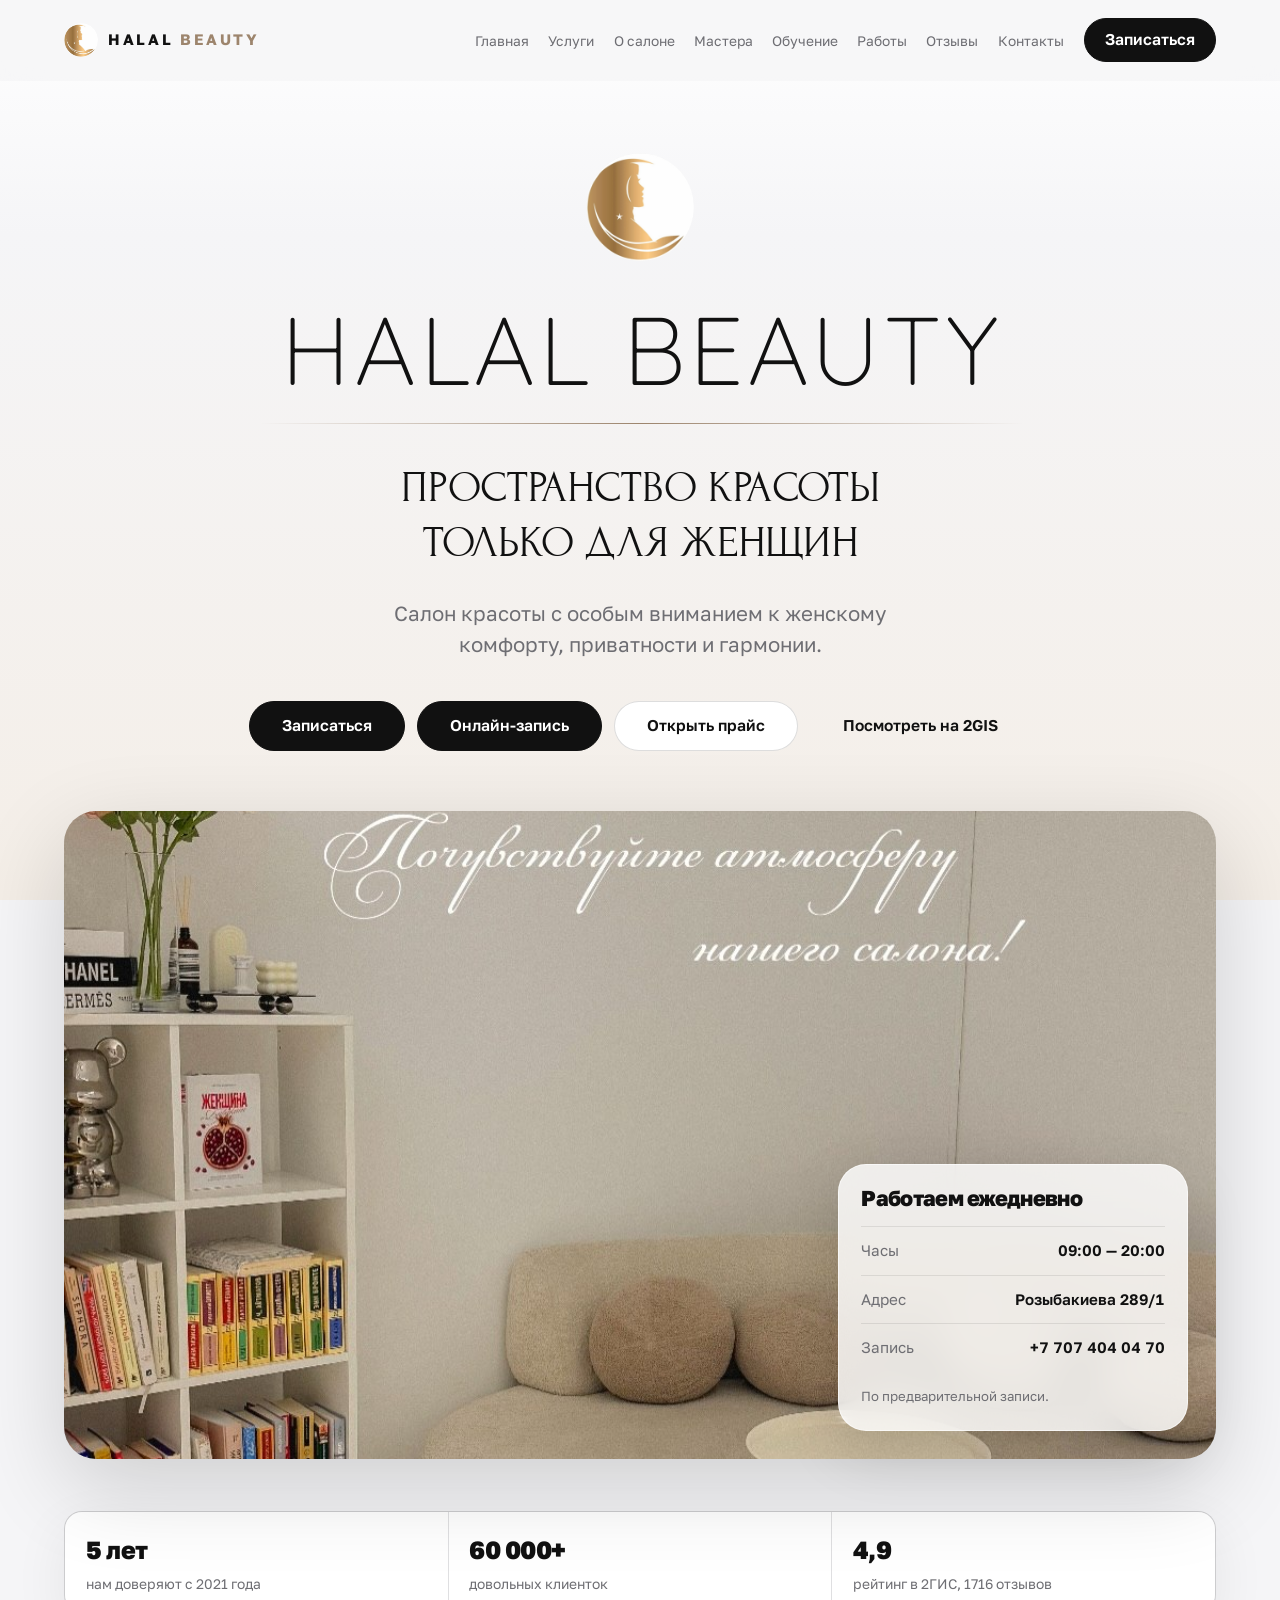
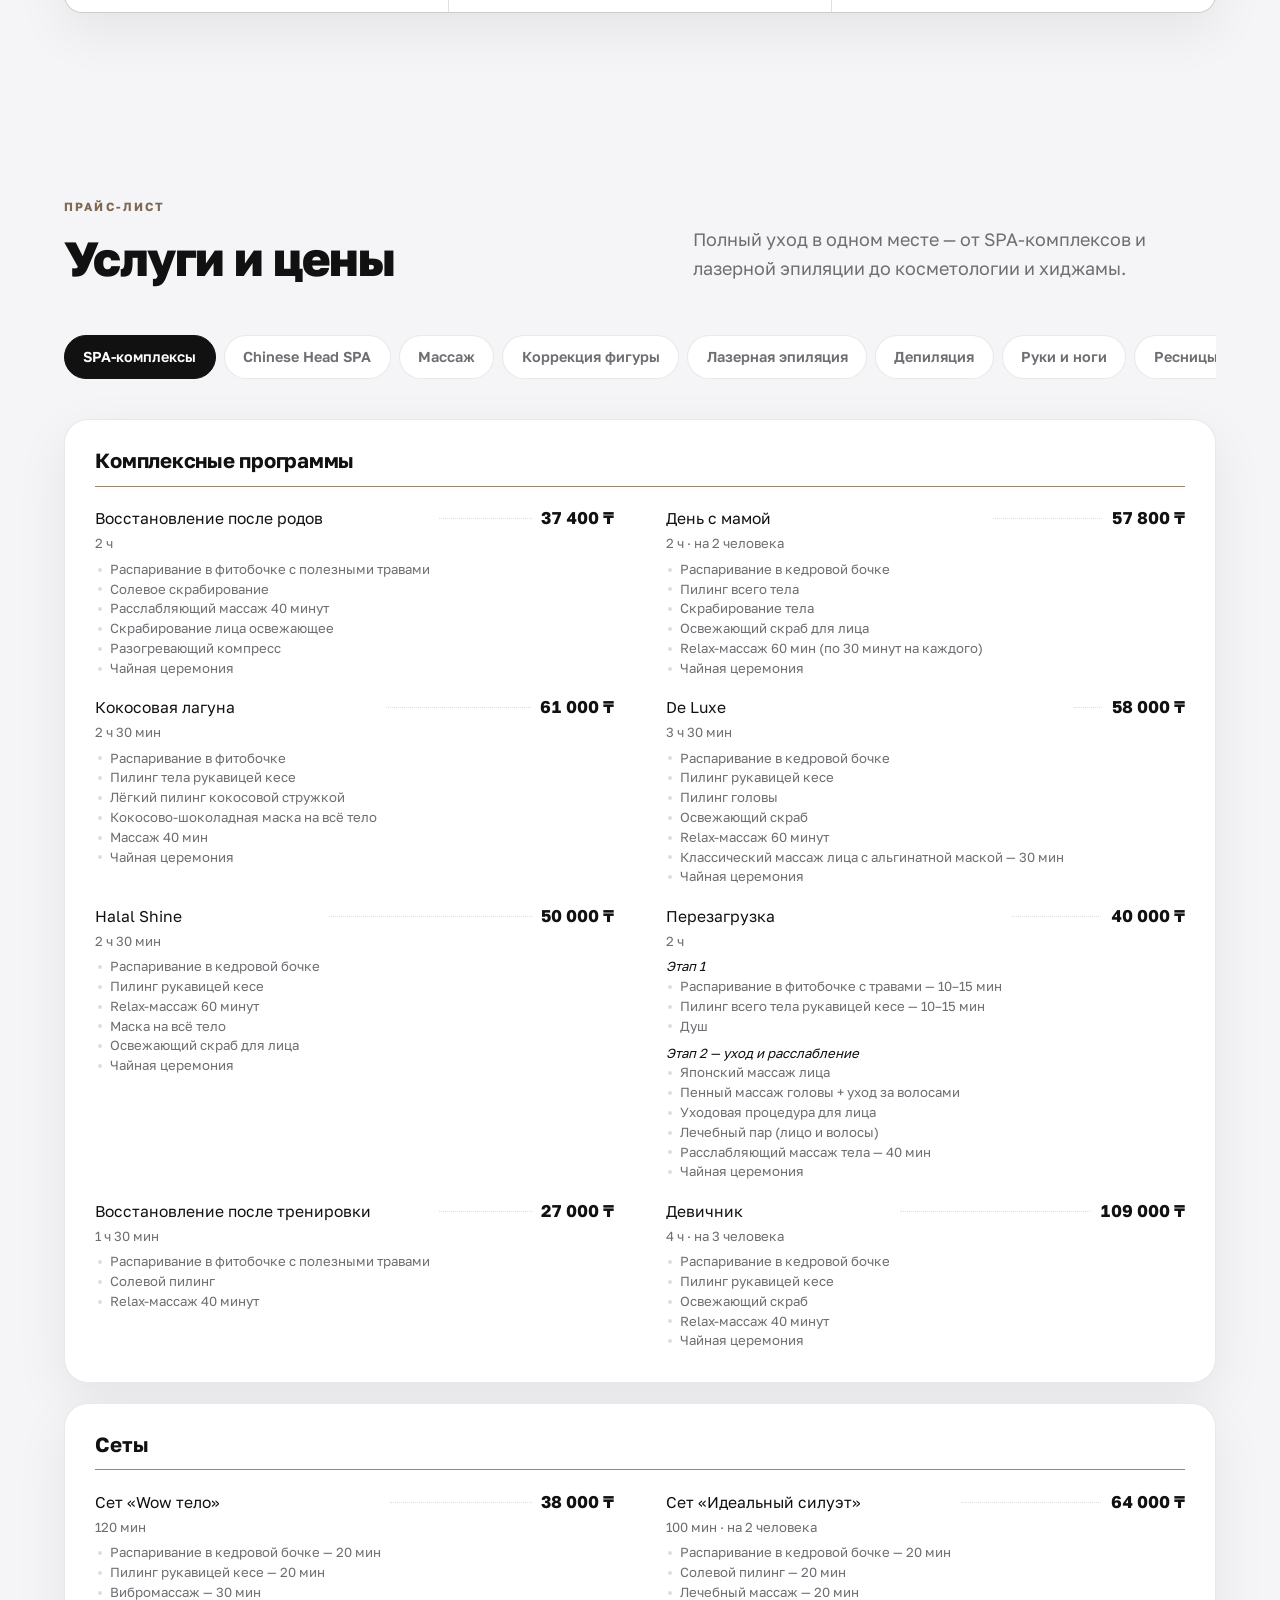
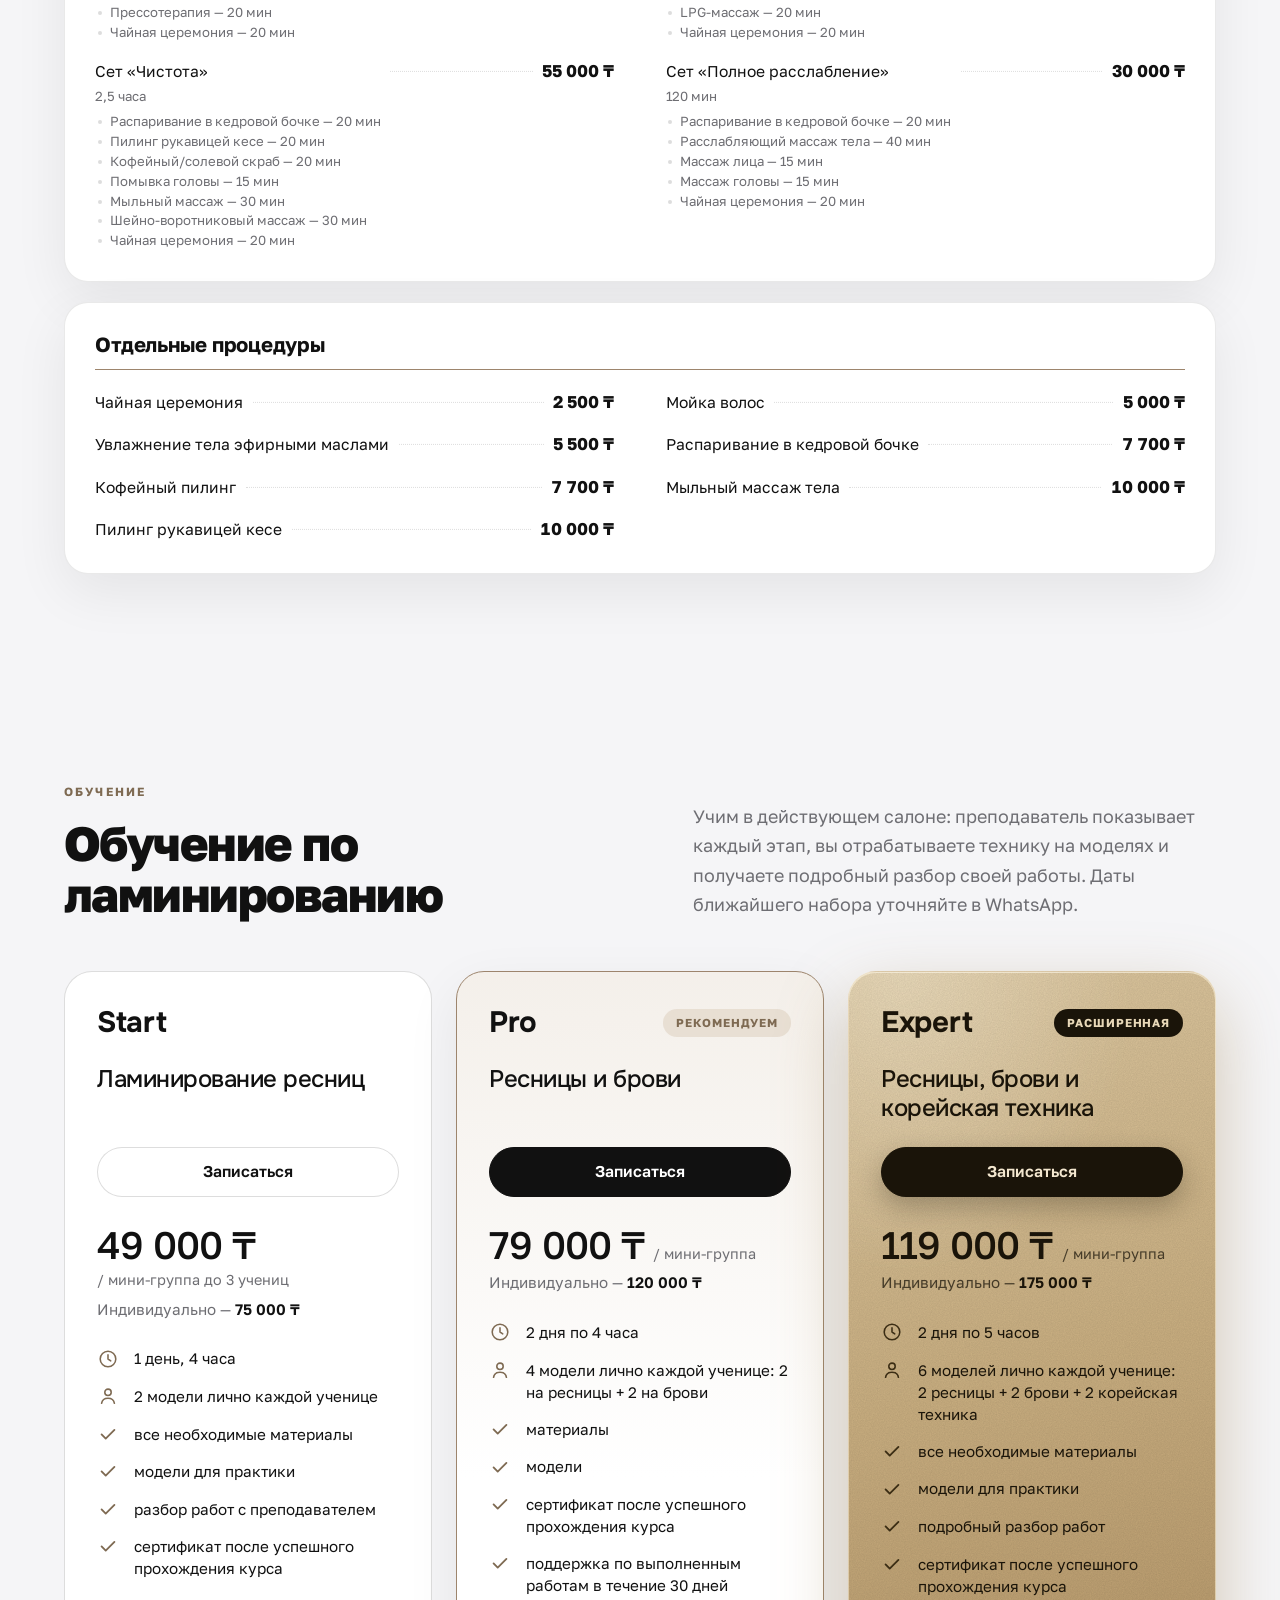
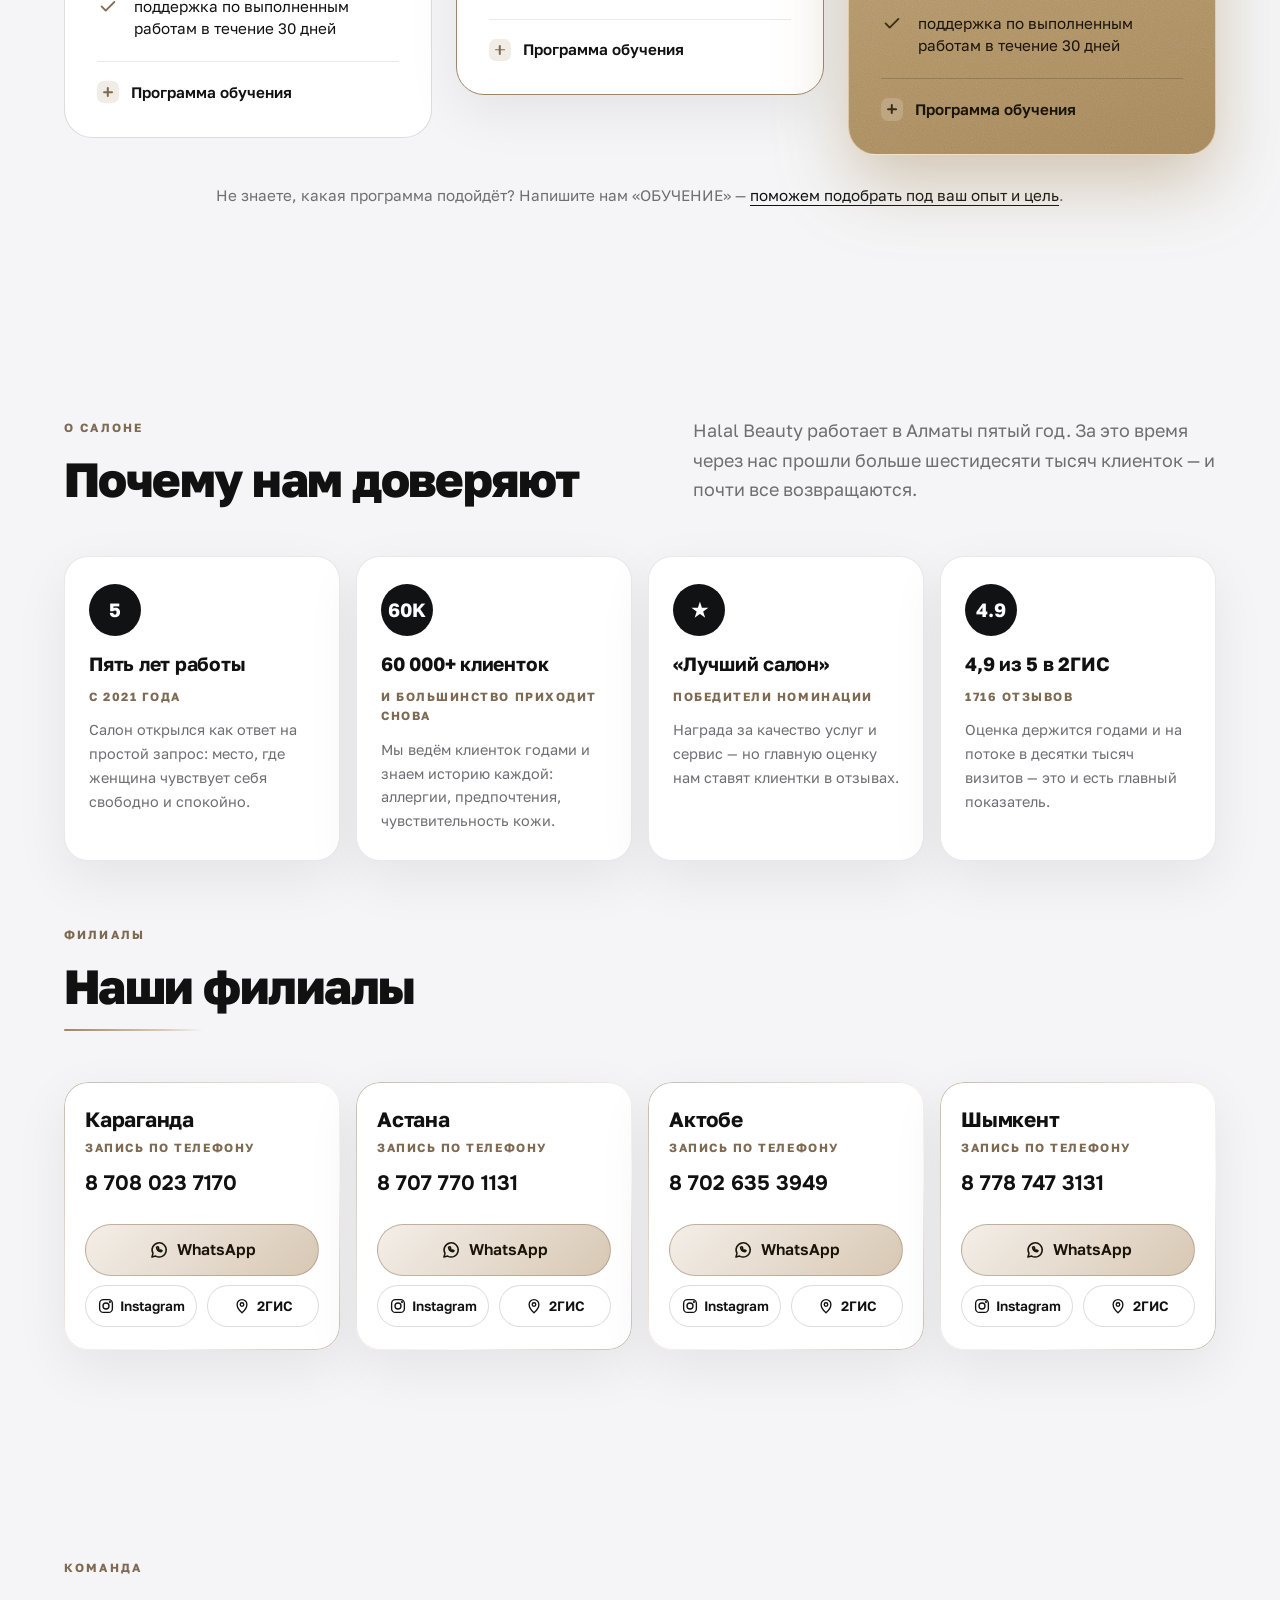
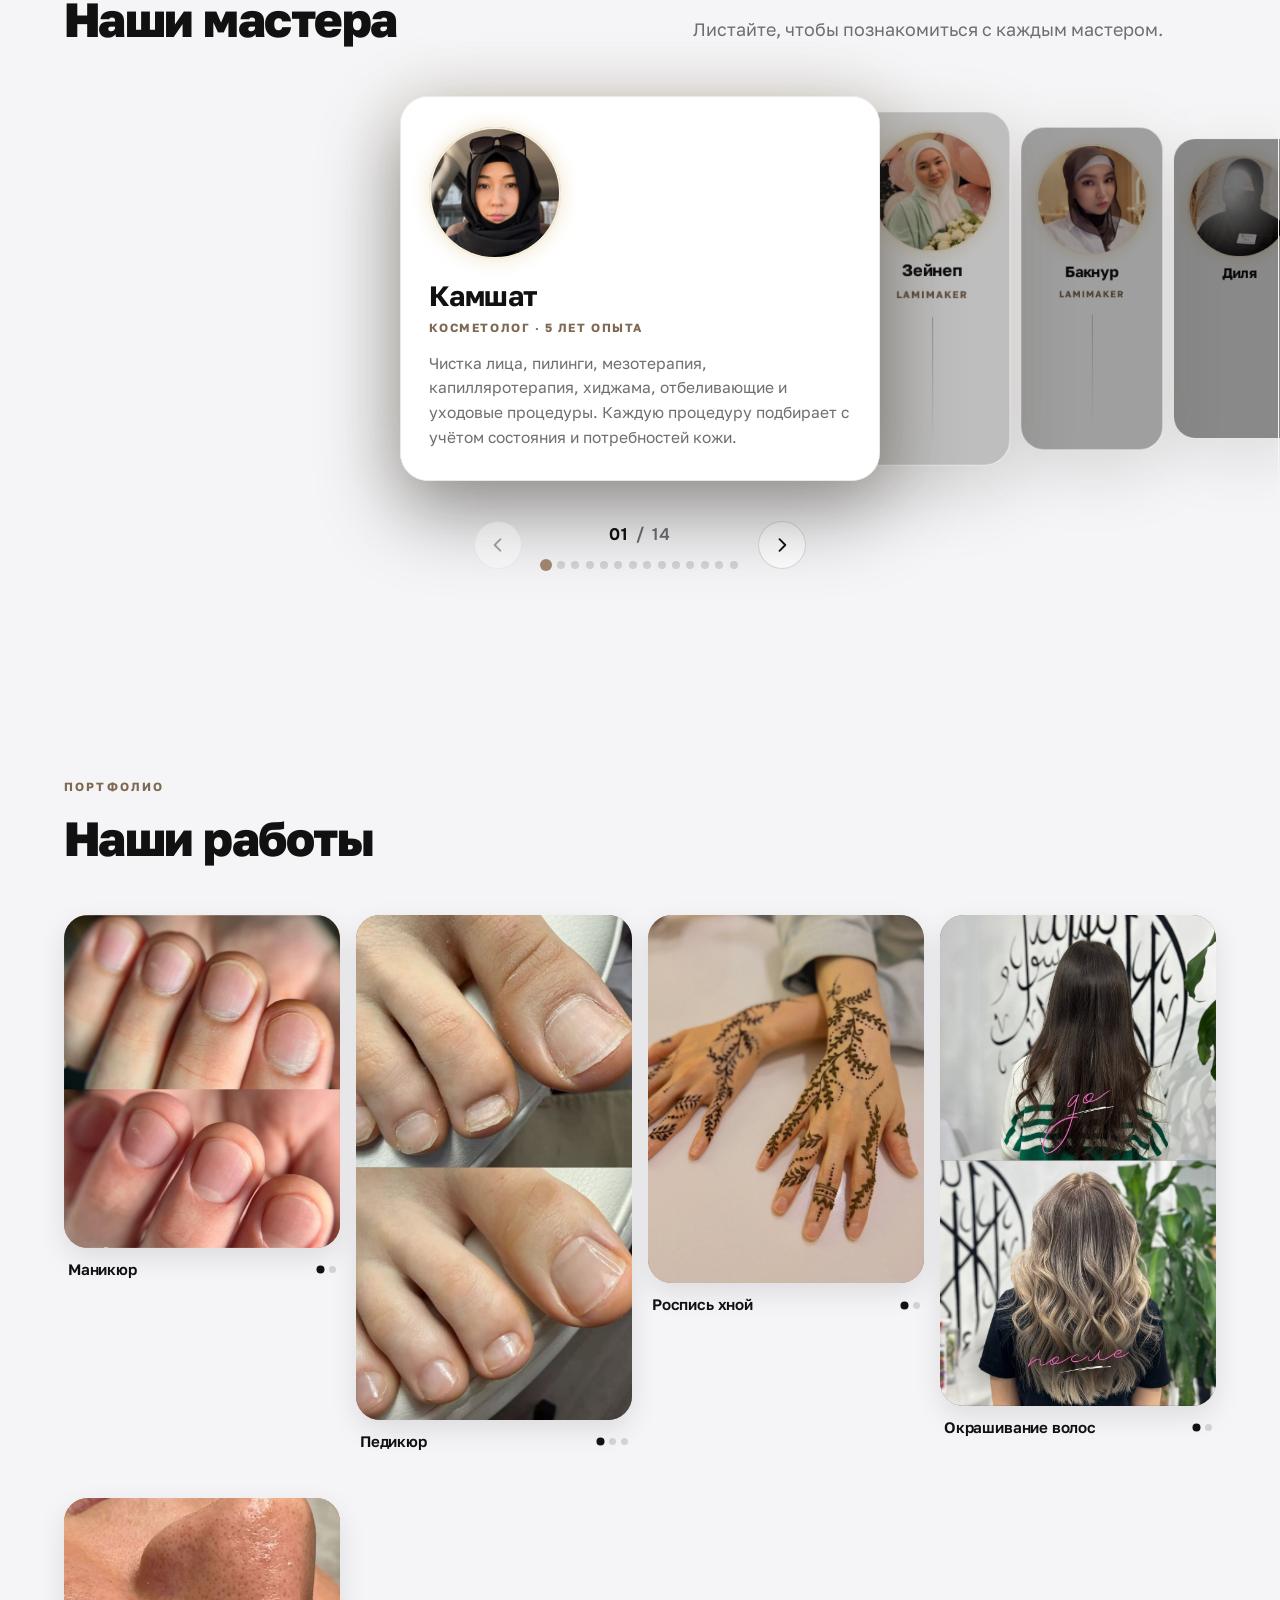
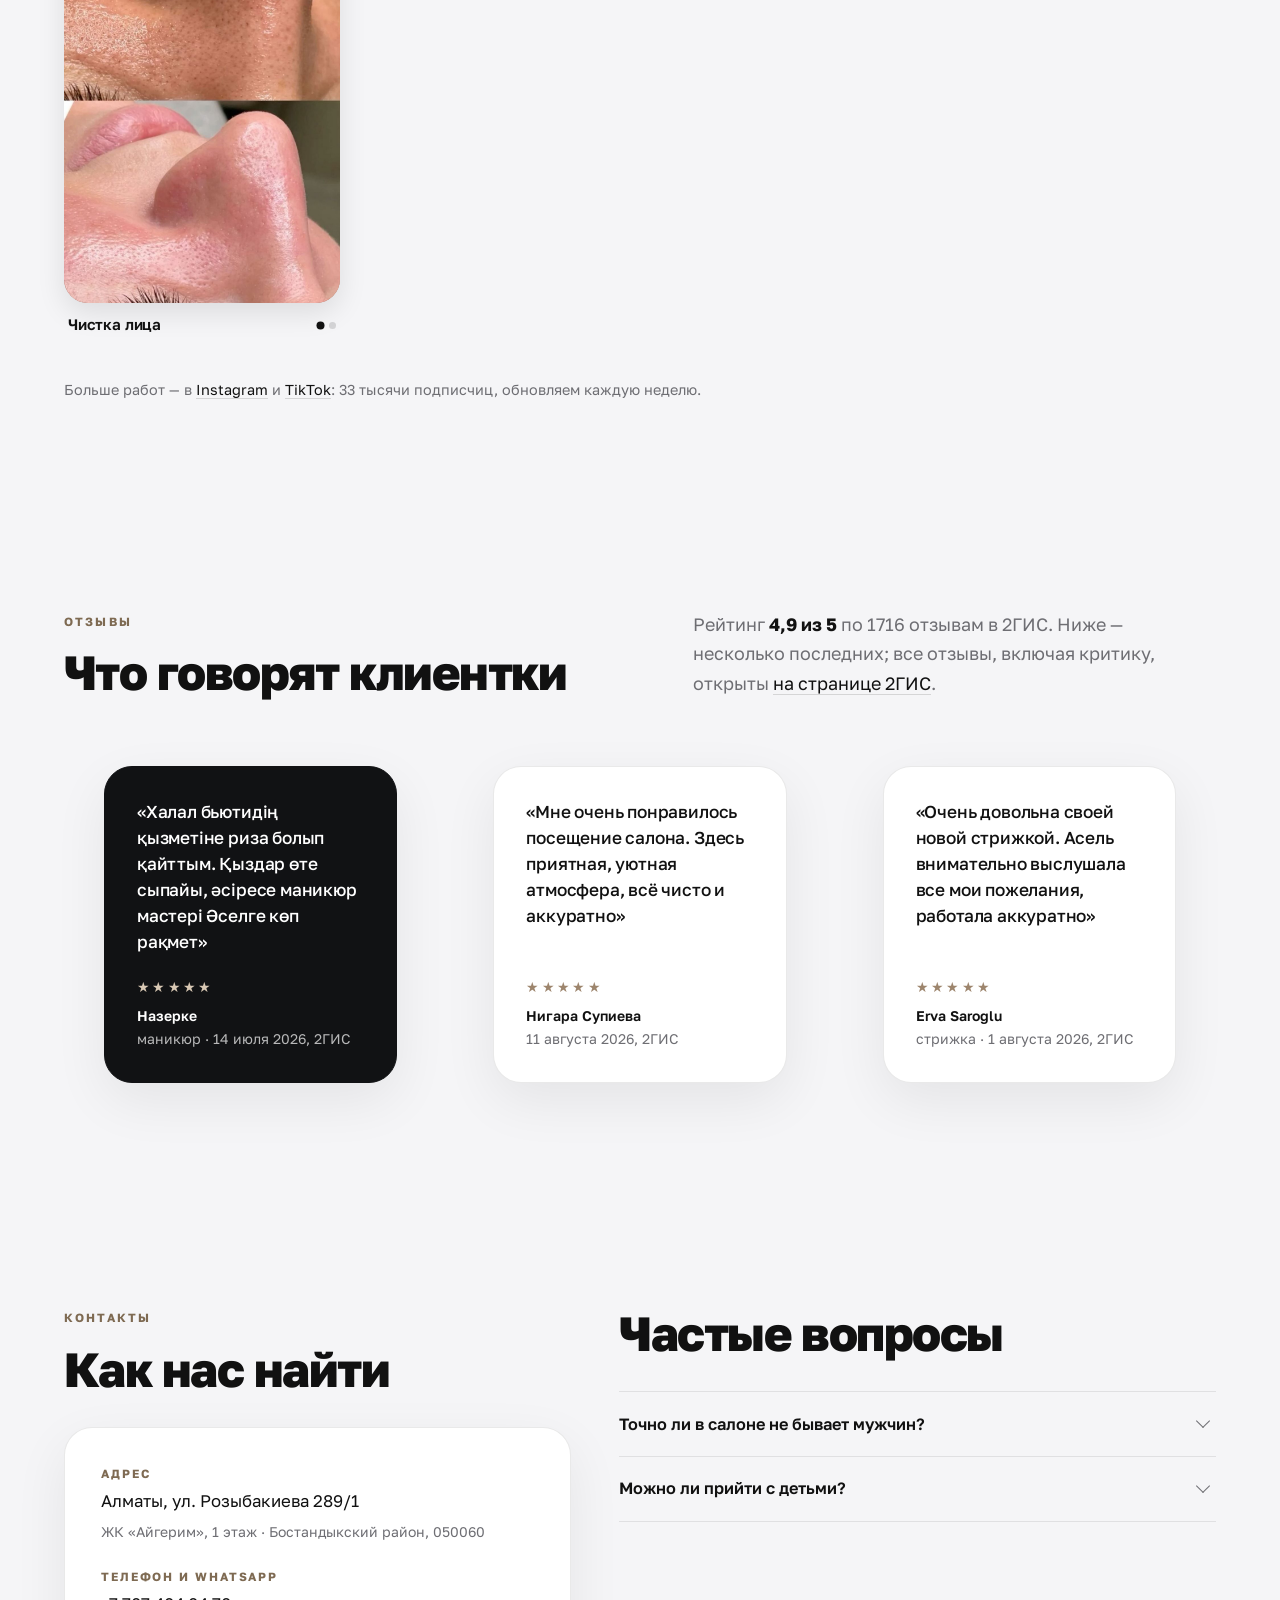
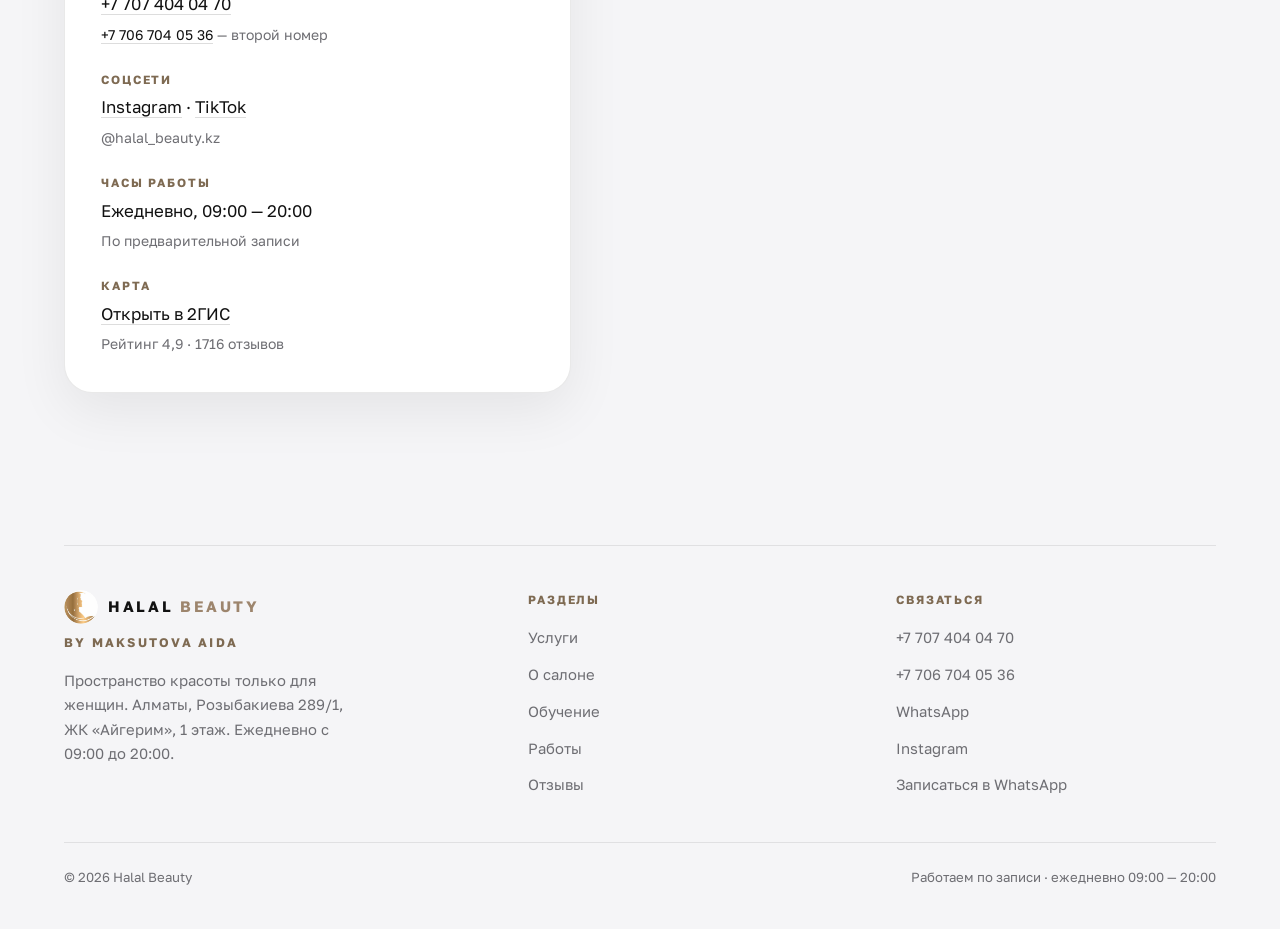
==== commit 604efe8f: "Сайт: пересборка из data/*.json" ====
--- a/index.html
+++ b/index.html
@@ -14,7 +14,7 @@
 <link rel="preconnect" href="https://fonts.googleapis.com">
 <link rel="preconnect" href="https://fonts.gstatic.com" crossorigin>
 <link rel="stylesheet" href="https://fonts.googleapis.com/css2?family=Golos+Text:wght@400;500;600;700;800;900&family=Onest:wght@300;400;500;600&family=Forum&family=Quicksand:wght@300&display=swap">
-<link rel="stylesheet" href="styles.css?v=20261125b">
+<link rel="stylesheet" href="styles.css?v=20261125c">
 <script>document.documentElement.classList.add('js');</script>
 </head>
 <body>
@@ -37,7 +37,8 @@
 
     <nav class="nav" id="nav">
       <ul class="nav-links">
-        <li><a href="#top">Главная</a></li>
+        <li class="nav-home"><a href="#top">Главная</a></li>
+        <li data-news-link hidden><a href="#news">Важное</a></li>
         <li><a href="#services">Услуги</a></li>
         <li><a href="#trust">О салоне</a></li>
         <li><a href="#masters">Мастера</a></li>
@@ -94,6 +95,31 @@
       </ul>
     </div>
   </section>
+
+  <!-- ---------- Важное: акции, поздравления, объявления ---------- -->
+  <!-- NEWS:START — сгенерировано render.py из data/news.json, руками не править -->
+  <section id="news" class="news" hidden>
+    <div class="wrap">
+      <div class="sec-head reveal">
+        <div>
+          <p class="eyebrow">Важное</p>
+          <h2>Акции и новости</h2>
+        </div>
+      </div>
+      <div class="news-grid reveal">
+        <article class="news-card is-promo" data-from="2026-11-25" data-to="2026-11-25" hidden>
+          <div class="news-body">
+            <p class="news-tag">Акция<span class="news-term"></span></p>
+            <h3>Ламинирование комбо+окрашивание бровей хной</h3>
+            <p class="news-text">Ламинирование комбо<br>Окрашивание бровей хной</p>
+            <p class="news-price"><b>17500</b> <s aria-label="Старая цена">21900</s></p>
+            <a class="btn btn-primary" href="https://wa.me/77074040470?text=%D0%97%D0%B4%D1%80%D0%B0%D0%B2%D1%81%D1%82%D0%B2%D1%83%D0%B9%D1%82%D0%B5%21%20%D0%A5%D0%BE%D1%87%D1%83%20%D0%B7%D0%B0%D0%BF%D0%B8%D1%81%D0%B0%D1%82%D1%8C%D1%81%D1%8F%20%D0%BF%D0%BE%20%D0%B0%D0%BA%D1%86%D0%B8%D0%B8%20%C2%AB%D0%9B%D0%B0%D0%BC%D0%B8%D0%BD%D0%B8%D1%80%D0%BE%D0%B2%D0%B0%D0%BD%D0%B8%D0%B5%20%D0%BA%D0%BE%D0%BC%D0%B1%D0%BE%2B%D0%BE%D0%BA%D1%80%D0%B0%D1%88%D0%B8%D0%B2%D0%B0%D0%BD%D0%B8%D0%B5%20%D0%B1%D1%80%D0%BE%D0%B2%D0%B5%D0%B9%20%D1%85%D0%BD%D0%BE%D0%B9%C2%BB" target="_blank" rel="noopener">Записаться</a>
+          </div>
+        </article>
+      </div>
+    </div>
+  </section>
+  <!-- NEWS:END -->
 
   <!-- ---------- Услуги ---------- -->
   <section id="services">
@@ -1523,6 +1549,6 @@
   </div>
 </footer>
 <!-- BUILD:END -->
-<script src="script.js?v=20261116h"></script>
+<script src="script.js?v=20261125c"></script>
 </body>
 </html>
--- a/styles.css
+++ b/styles.css
@@ -618,6 +618,59 @@
   margin-top: .15rem;
 }
 
+/* ---------- Важное: акции, поздравления, объявления ---------- */
+
+.news { padding-top: 0; }
+.news[hidden], .news-card[hidden], .nav-links [hidden] { display: none; }
+
+/* С пунктом «Важное» меню на узком десктопе не помещается: наверх ведёт и логотип */
+@media (min-width: 980px) and (max-width: 1180px) {
+  .nav-links .nav-home { display: none; }
+  .nav-links { gap: .7rem; }
+  .nav-links a { font-size: .84rem; white-space: nowrap; }
+}
+
+.news-grid {
+  display: grid;
+  gap: 1rem;
+  align-items: start;
+  grid-template-columns: repeat(auto-fill, minmax(min(100%, 300px), 1fr));
+}
+
+.news-card {
+  background: var(--surface);
+  border: 1px solid var(--line);
+  border-radius: calc(var(--radius) + 10px);
+  box-shadow: var(--shadow);
+  overflow: hidden;
+}
+
+/* Афиша показывается целиком: на ней часто есть текст */
+.news-photo { width: 100%; height: auto; }
+
+.news-body { padding: clamp(1.5rem, 2.6vw, 2rem); overflow-wrap: anywhere; }
+.news-body h3 { font-size: 1.3rem; line-height: 1.2; }
+
+.news-tag {
+  display: flex;
+  flex-wrap: wrap;
+  justify-content: space-between;
+  gap: .3rem 1rem;
+  margin-bottom: .8rem;
+  font-size: .74rem;
+  letter-spacing: .12em;
+  text-transform: uppercase;
+  font-weight: 700;
+  color: var(--accent-ink);
+}
+
+.news-term { color: var(--ink-2); font-weight: 600; letter-spacing: 0; text-transform: none; font-size: .825rem; }
+.news-text { margin-top: .7rem; color: var(--ink-2); font-size: .95rem; line-height: 1.55; }
+.news-price { margin-top: 1rem; display: flex; flex-wrap: wrap; align-items: baseline; gap: .7rem; }
+.news-price b { font-size: 1.5rem; font-weight: 700; letter-spacing: -.02em; }
+.news-price s { color: var(--ink-2); }
+.news-card .btn { width: 100%; margin-top: 1.25rem; }
+
 /* ---------- Услуги ---------- */
 
 /* Переключатель категорий: на телефоне прокручивается вбок */
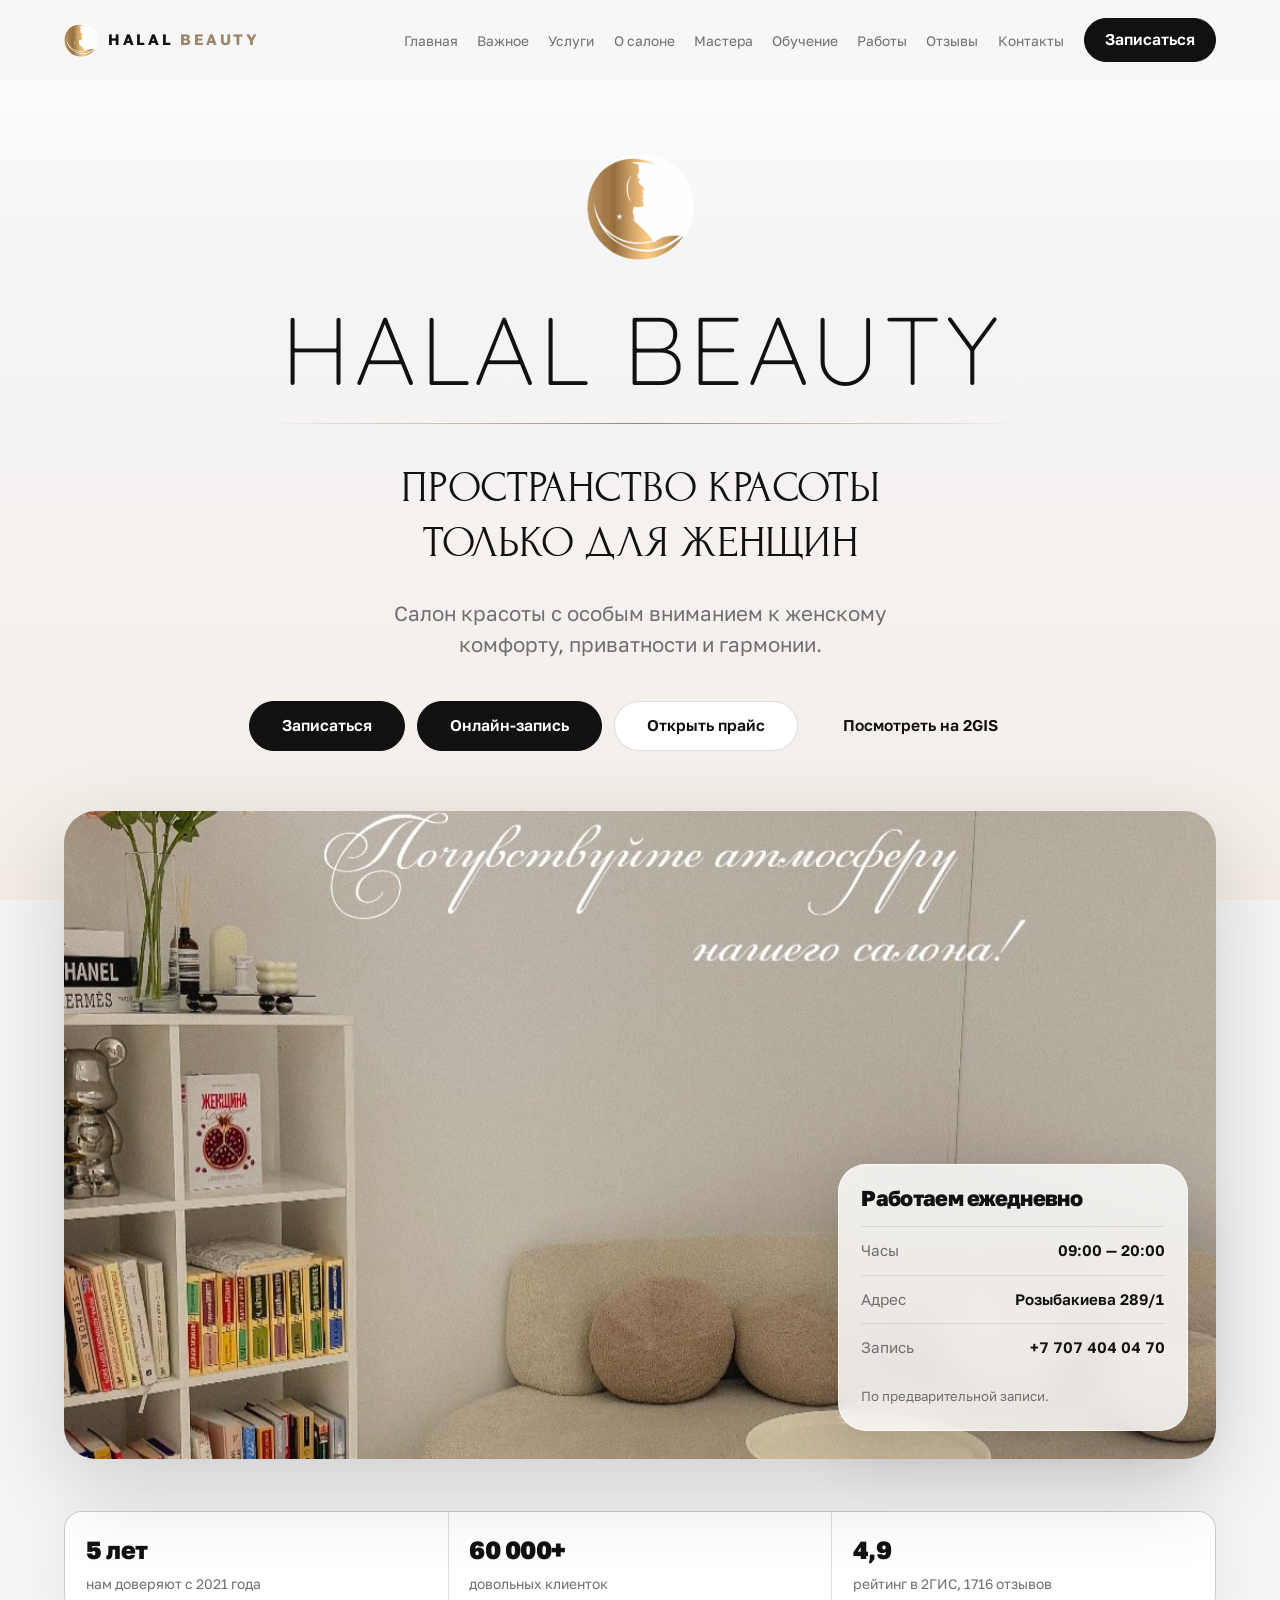
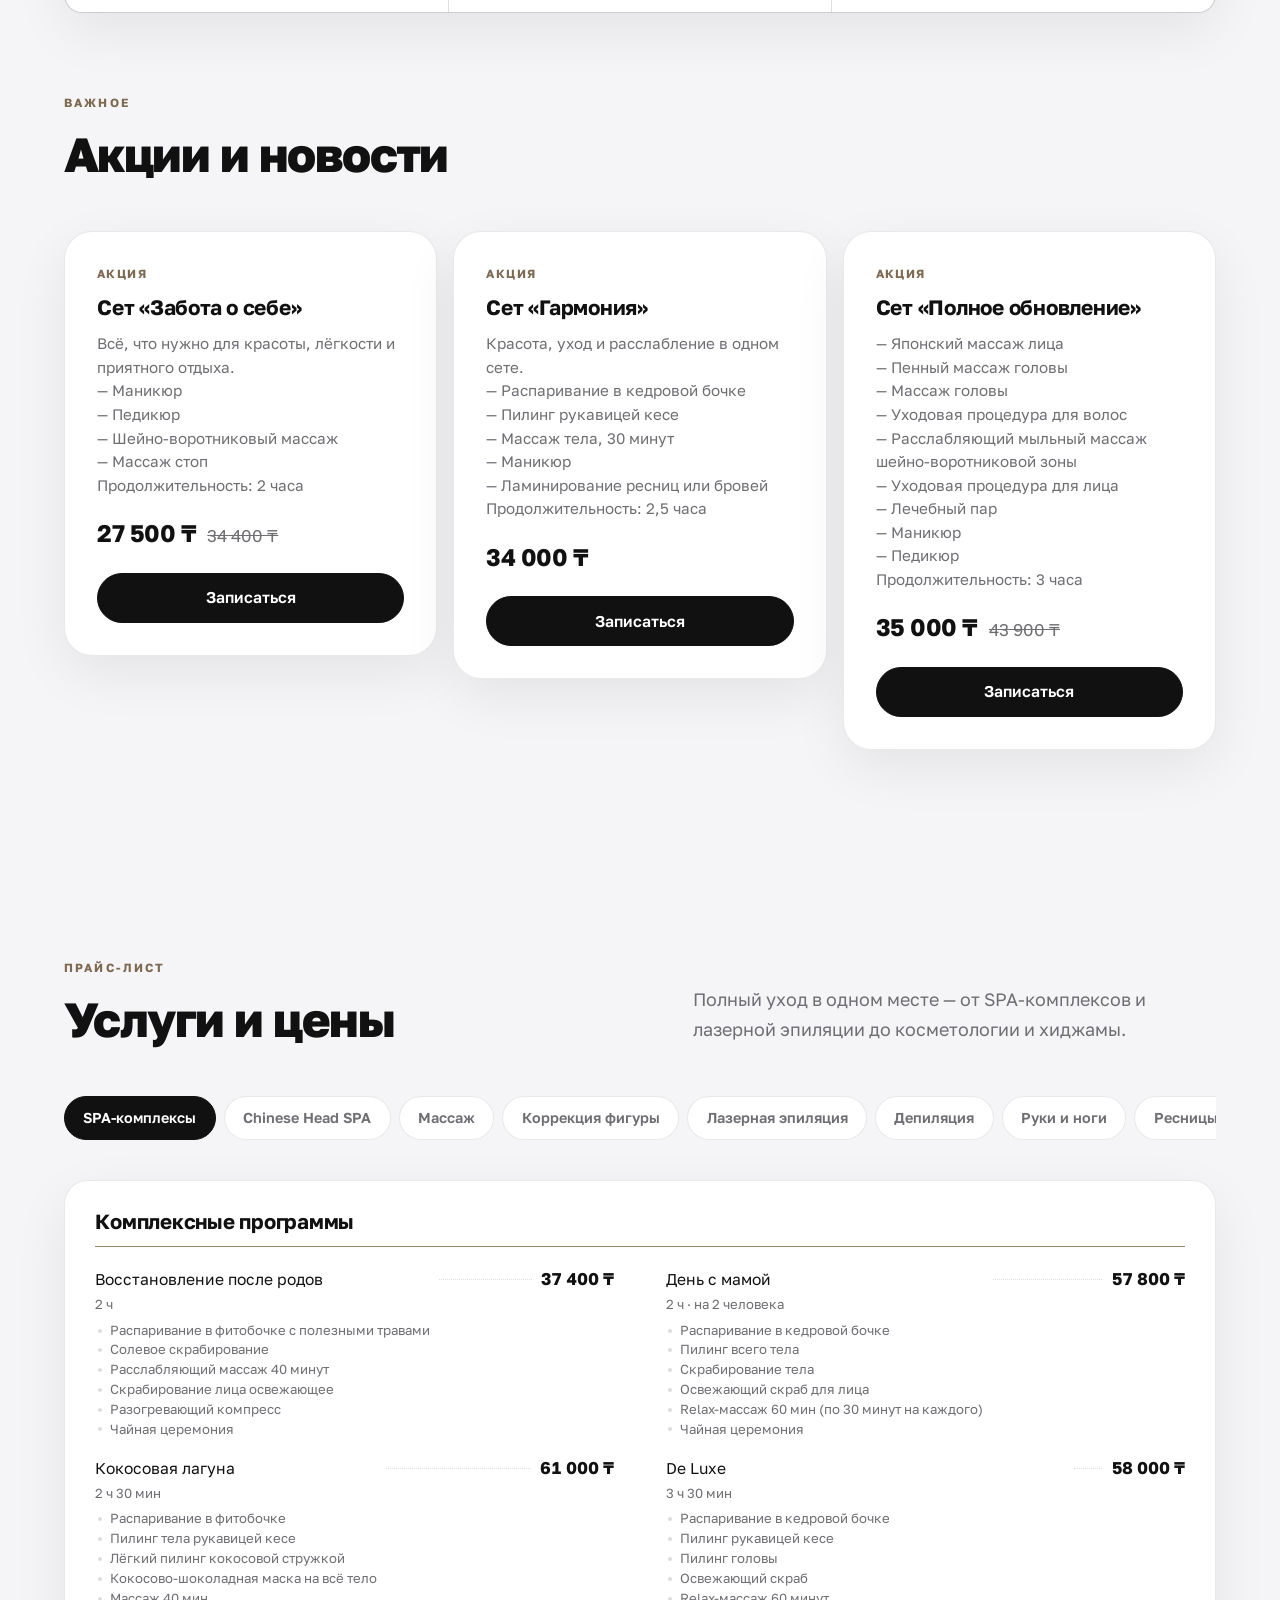
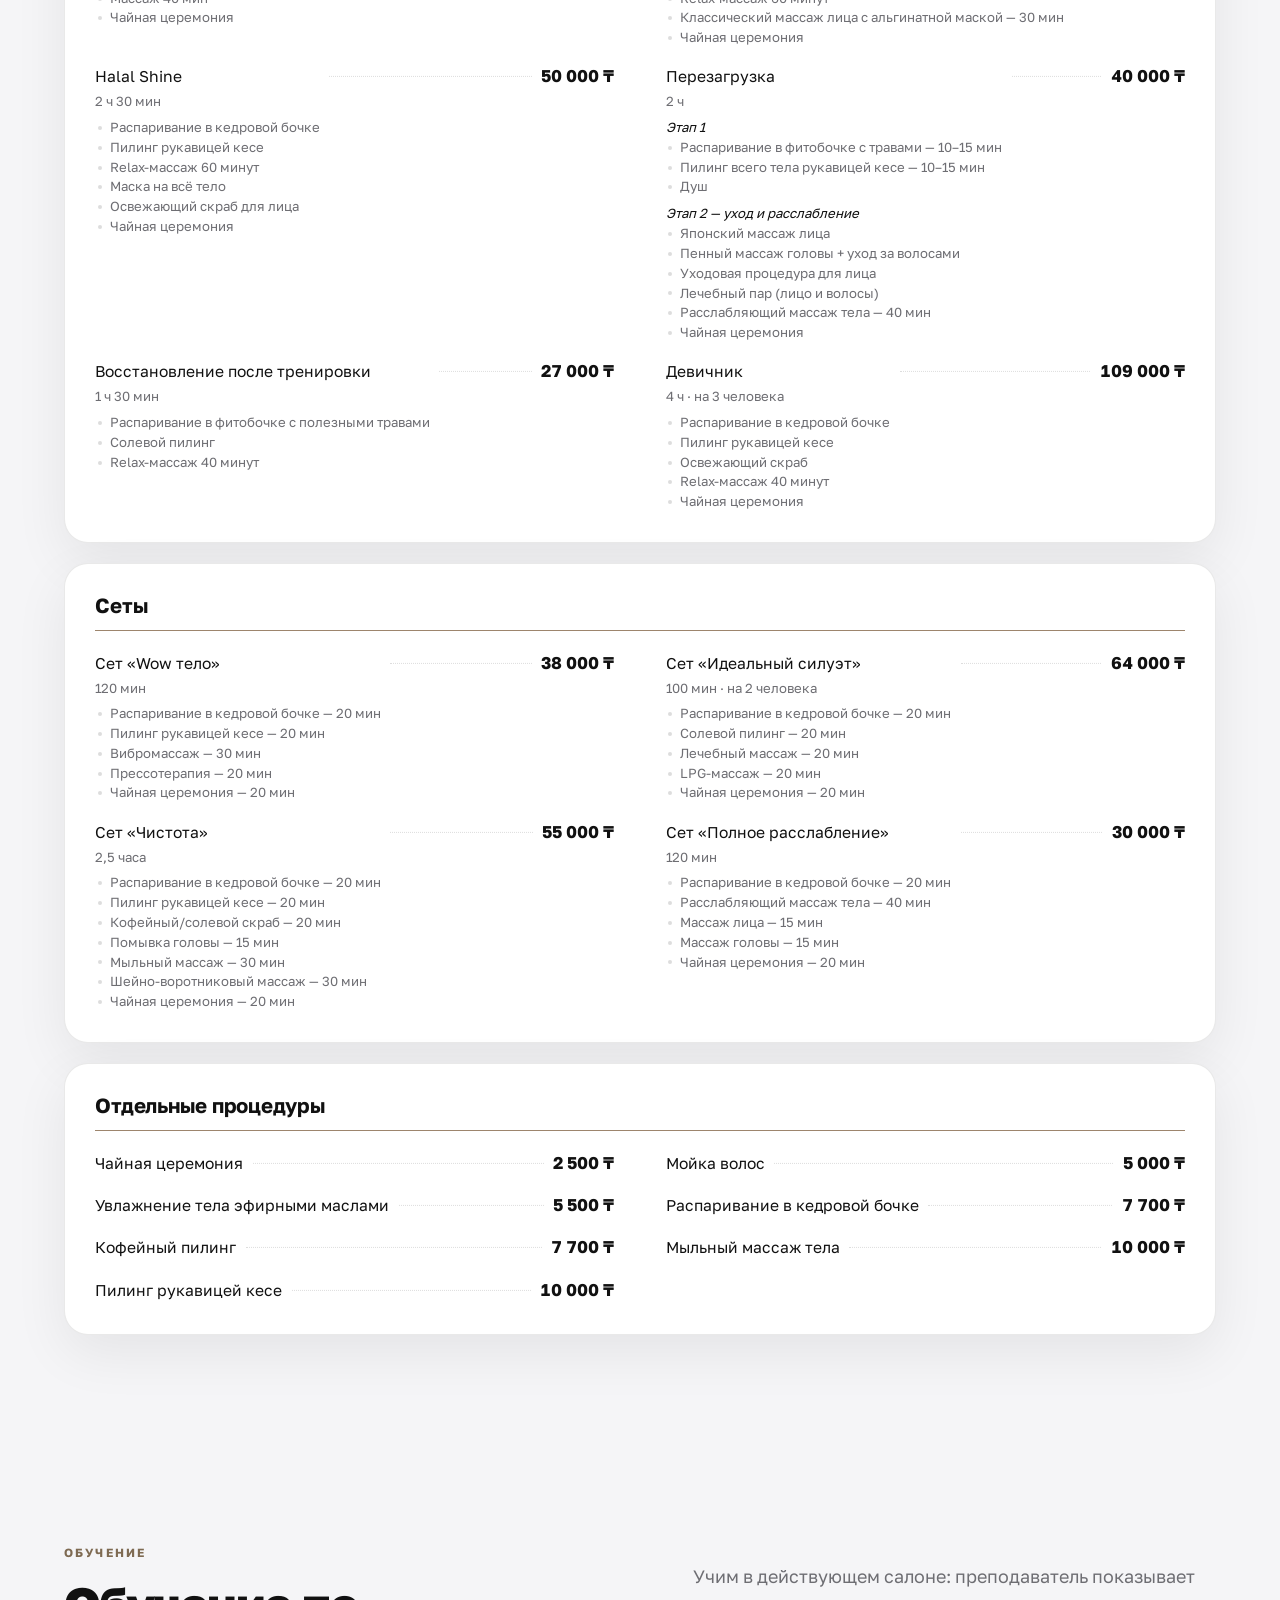
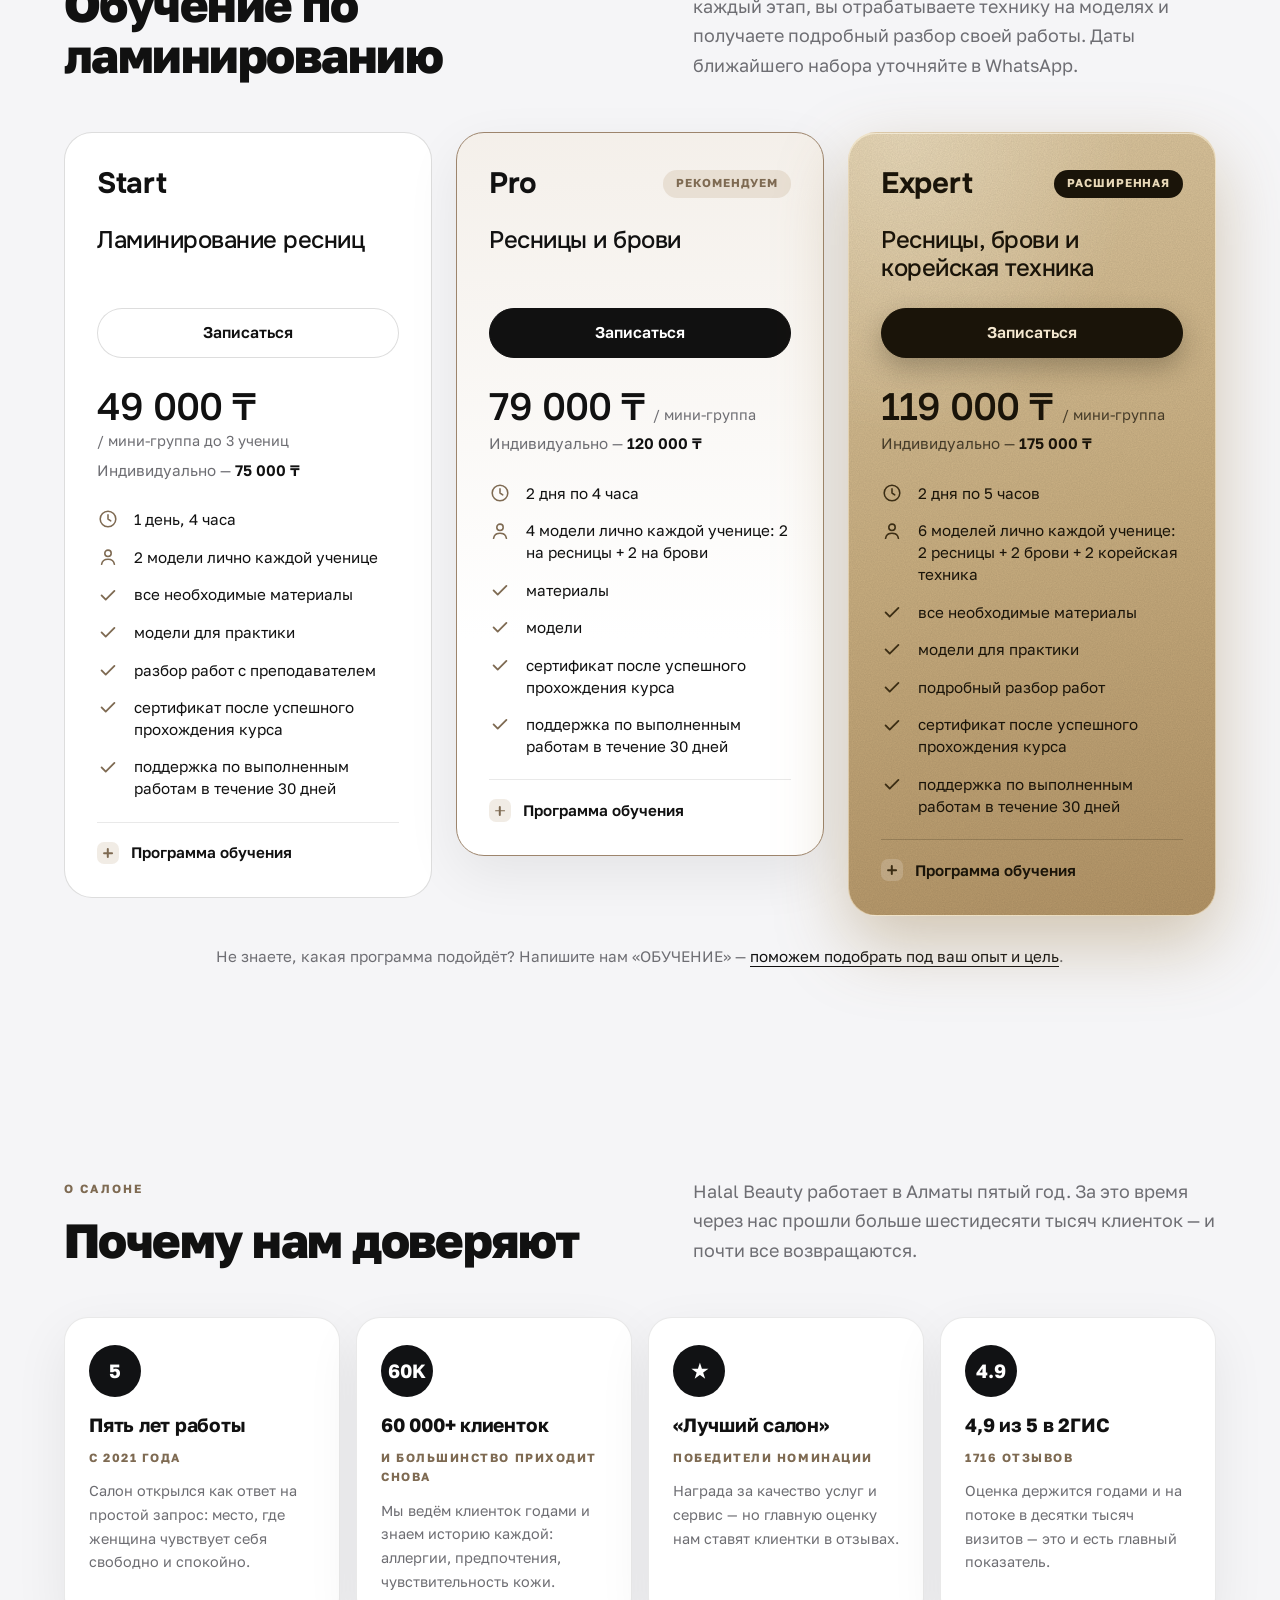
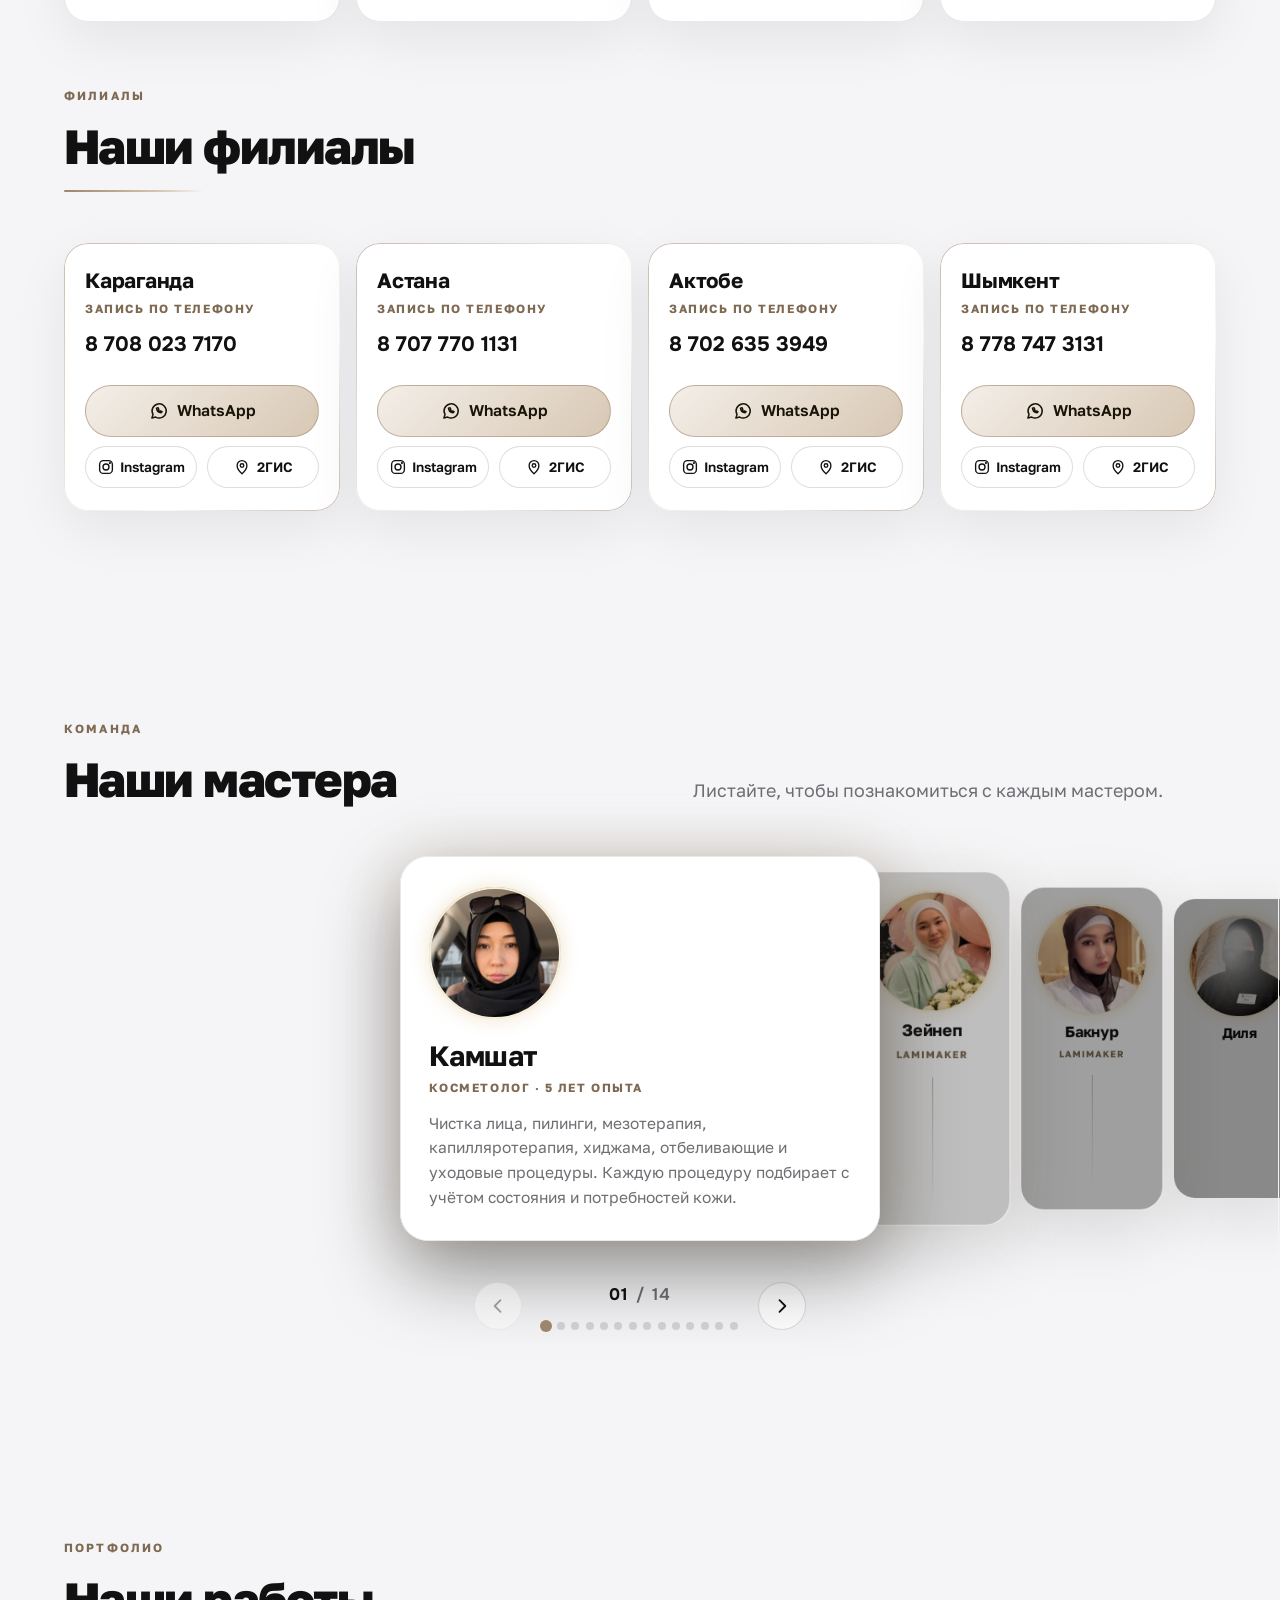
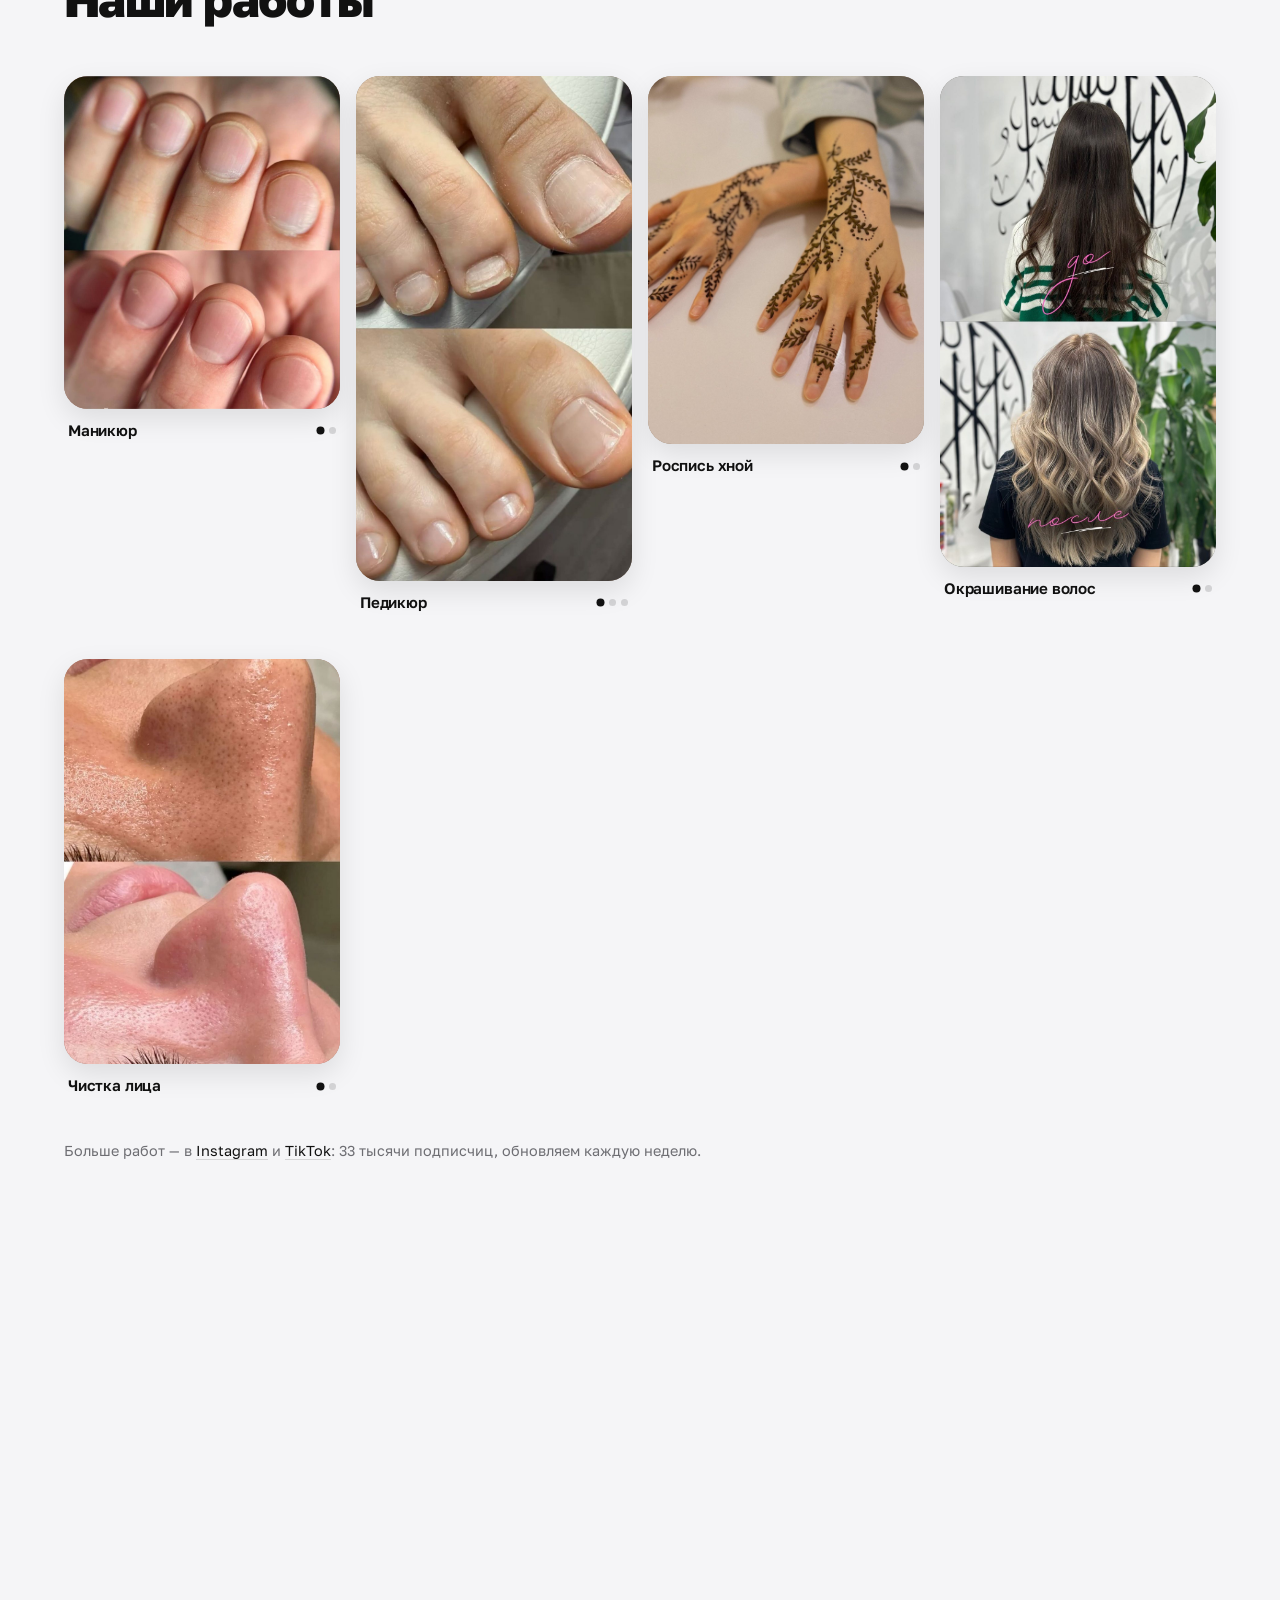
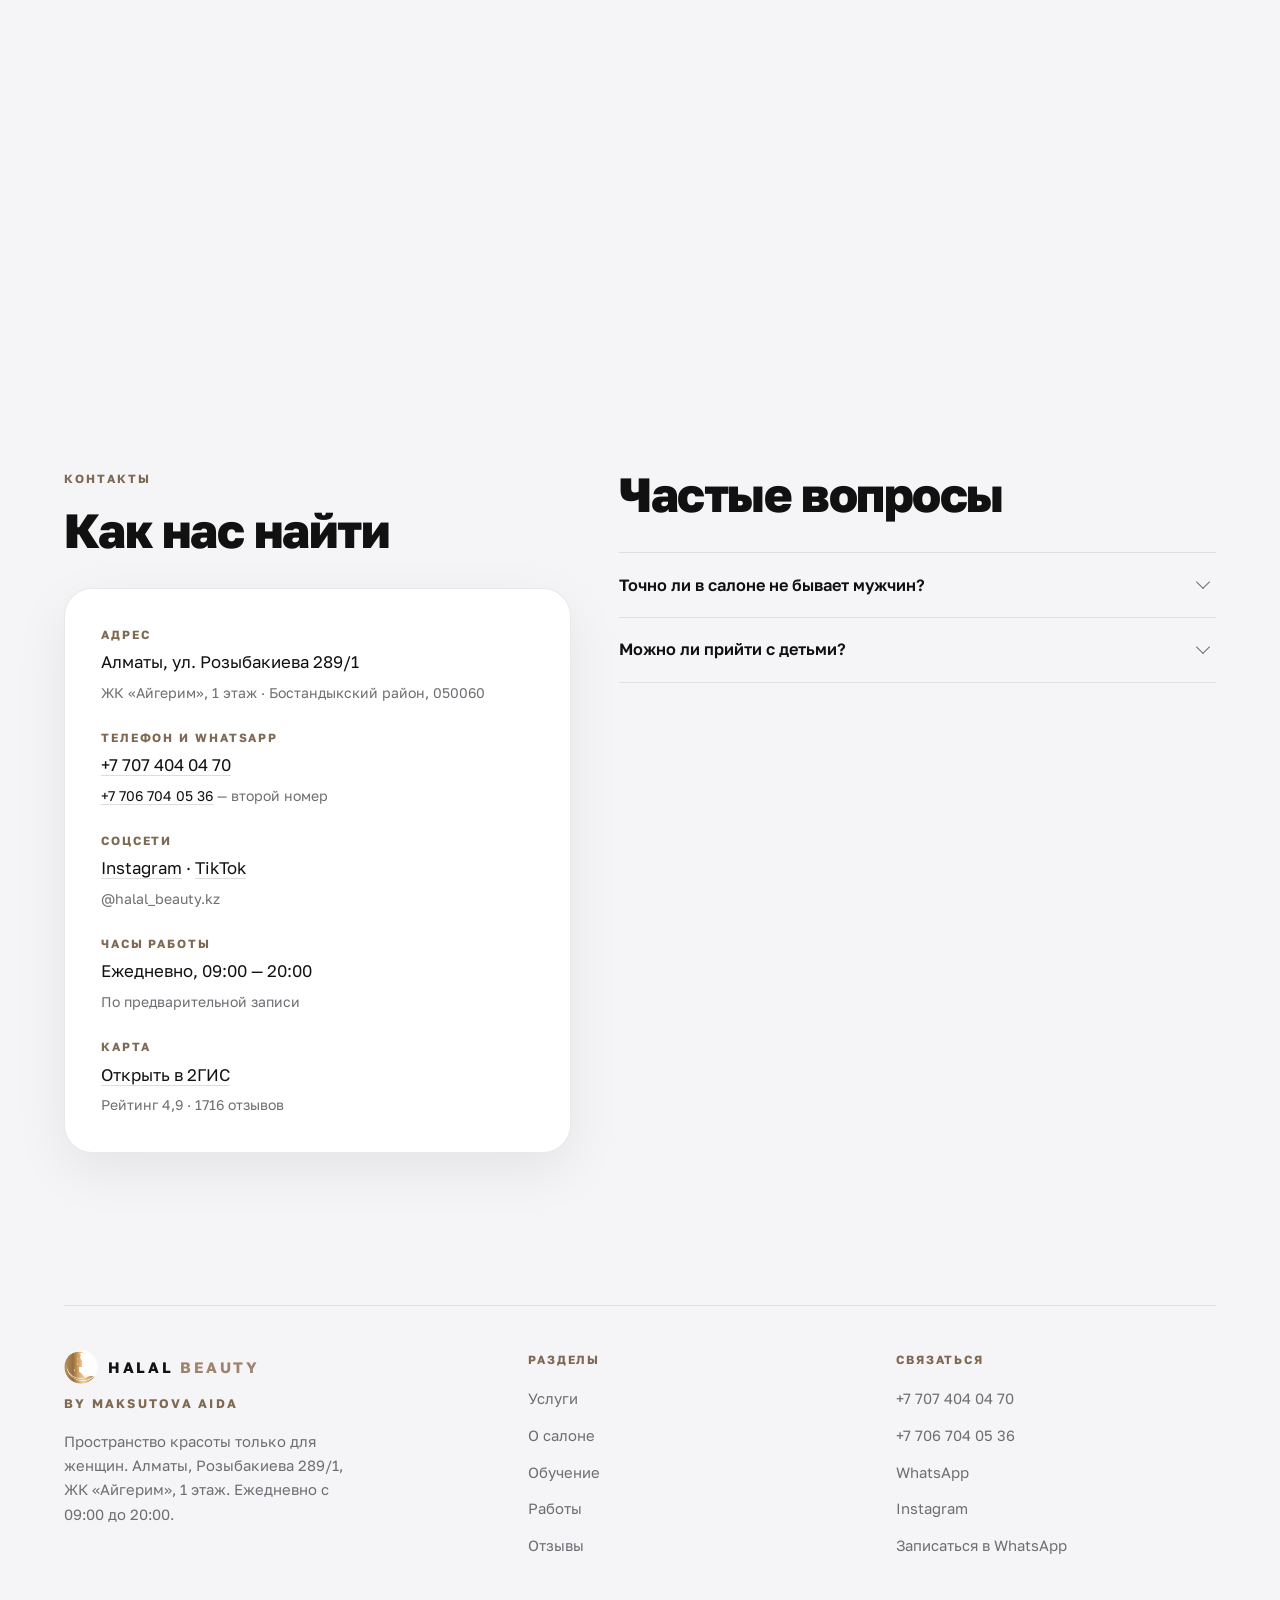
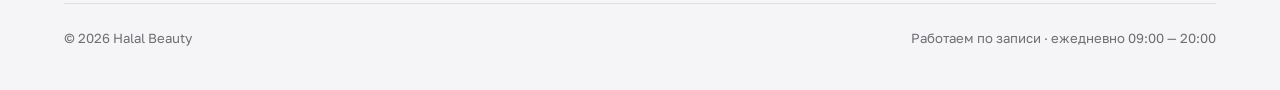
==== commit 3660b1f5: "Админка: мастера, обучение, отзывы, контакты; акционные сеты Co-Authored-By: Claude Opus 5.5 <norepl" ====
--- a/index.html
+++ b/index.html
@@ -14,7 +14,7 @@
 <link rel="preconnect" href="https://fonts.googleapis.com">
 <link rel="preconnect" href="https://fonts.gstatic.com" crossorigin>
 <link rel="stylesheet" href="https://fonts.googleapis.com/css2?family=Golos+Text:wght@400;500;600;700;800;900&family=Onest:wght@300;400;500;600&family=Forum&family=Quicksand:wght@300&display=swap">
-<link rel="stylesheet" href="styles.css?v=20261125c">
+<link rel="stylesheet" href="styles.css?v=20261125d">
 <script>document.documentElement.classList.add('js');</script>
 </head>
 <body>
@@ -47,7 +47,7 @@
         <li><a href="#reviews">Отзывы</a></li>
         <li><a href="#contacts">Контакты</a></li>
       </ul>
-      <a class="btn btn-primary" href="https://wa.me/77074040470" target="_blank" rel="noopener">Записаться</a>
+      <a class="btn btn-primary" data-c-href="wa" href="https://wa.me/77074040470" target="_blank" rel="noopener">Записаться</a>
     </nav>
   </div>
 </header>
@@ -66,10 +66,10 @@
           Салон красоты с особым вниманием к женскому комфорту, приватности и гармонии.
         </p>
         <div class="hero-actions">
-          <a class="btn btn-primary" href="https://wa.me/77074040470" target="_blank" rel="noopener">Записаться</a>
-          <a class="btn btn-primary" href="https://widget.sonline.su/ru/services/?placeid=999961112" target="_blank" rel="noopener">Онлайн-запись</a>
+          <a class="btn btn-primary" data-c-href="wa" href="https://wa.me/77074040470" target="_blank" rel="noopener">Записаться</a>
+          <a class="btn btn-primary" data-c-href="booking" data-c-if="booking" href="https://widget.sonline.su/ru/services/?placeid=999961112" target="_blank" rel="noopener">Онлайн-запись</a>
           <a class="btn btn-ghost" href="#services">Открыть прайс</a>
-          <a class="btn btn-plain" href="https://2gis.kz/almaty/geo/70000001045331437">Посмотреть на 2GIS</a>
+          <a class="btn btn-plain" data-c-href="gis" data-c-if="gis" href="https://2gis.kz/almaty/geo/70000001045331437">Посмотреть на 2GIS</a>
         </div>
       </div>
 
@@ -78,11 +78,11 @@
         <div class="hero-photo"></div>
 
         <aside class="hero-glass">
-          <h2>Работаем ежедневно</h2>
+          <h2 data-c="work_days">Работаем ежедневно</h2>
           <ul class="glass-lines">
-            <li><span>Часы</span><b>09:00 — 20:00</b></li>
-            <li><span>Адрес</span><b>Розыбакиева 289/1</b></li>
-            <li><span>Запись</span><b>+7 707 404 04 70</b></li>
+            <li><span>Часы</span><b data-c="hours">09:00 — 20:00</b></li>
+            <li><span>Адрес</span><b data-c="street">Розыбакиева 289/1</b></li>
+            <li><span>Запись</span><b data-c="phone">+7 707 404 04 70</b></li>
           </ul>
           <small>По предварительной записи.</small>
         </aside>
@@ -91,7 +91,7 @@
       <ul class="hero-facts reveal">
         <li><b>5 лет</b><span>нам доверяют с 2021 года</span></li>
         <li><b>60 000+</b><span>довольных клиенток</span></li>
-        <li><b>4,9</b><span>рейтинг в 2ГИС, 1716 отзывов</span></li>
+        <li><b data-c="rating">4,9</b><span data-c="rating_fact">рейтинг в 2ГИС, 1716 отзывов</span></li>
       </ul>
     </div>
   </section>
@@ -112,8 +112,35 @@
             <p class="news-tag">Акция<span class="news-term"></span></p>
             <h3>Ламинирование комбо+окрашивание бровей хной</h3>
             <p class="news-text">Ламинирование комбо<br>Окрашивание бровей хной</p>
-            <p class="news-price"><b>17500</b> <s aria-label="Старая цена">21900</s></p>
+            <p class="news-price"><b>17 500 ₸</b> <s aria-label="Старая цена">21 900 ₸</s></p>
             <a class="btn btn-primary" href="https://wa.me/77074040470?text=%D0%97%D0%B4%D1%80%D0%B0%D0%B2%D1%81%D1%82%D0%B2%D1%83%D0%B9%D1%82%D0%B5%21%20%D0%A5%D0%BE%D1%87%D1%83%20%D0%B7%D0%B0%D0%BF%D0%B8%D1%81%D0%B0%D1%82%D1%8C%D1%81%D1%8F%20%D0%BF%D0%BE%20%D0%B0%D0%BA%D1%86%D0%B8%D0%B8%20%C2%AB%D0%9B%D0%B0%D0%BC%D0%B8%D0%BD%D0%B8%D1%80%D0%BE%D0%B2%D0%B0%D0%BD%D0%B8%D0%B5%20%D0%BA%D0%BE%D0%BC%D0%B1%D0%BE%2B%D0%BE%D0%BA%D1%80%D0%B0%D1%88%D0%B8%D0%B2%D0%B0%D0%BD%D0%B8%D0%B5%20%D0%B1%D1%80%D0%BE%D0%B2%D0%B5%D0%B9%20%D1%85%D0%BD%D0%BE%D0%B9%C2%BB" target="_blank" rel="noopener">Записаться</a>
+          </div>
+        </article>
+        <article class="news-card is-promo">
+          <div class="news-body">
+            <p class="news-tag">Акция<span class="news-term"></span></p>
+            <h3>Сет «Забота о себе»</h3>
+            <p class="news-text">Всё, что нужно для красоты, лёгкости и приятного отдыха.<br>— Маникюр<br>— Педикюр<br>— Шейно-воротниковый массаж<br>— Массаж стоп<br>Продолжительность: 2 часа</p>
+            <p class="news-price"><b>27 500 ₸</b> <s aria-label="Старая цена">34 400 ₸</s></p>
+            <a class="btn btn-primary" href="https://wa.me/77074040470?text=%D0%97%D0%B4%D1%80%D0%B0%D0%B2%D1%81%D1%82%D0%B2%D1%83%D0%B9%D1%82%D0%B5%21%20%D0%A5%D0%BE%D1%87%D1%83%20%D0%B7%D0%B0%D0%BF%D0%B8%D1%81%D0%B0%D1%82%D1%8C%D1%81%D1%8F%20%D0%BF%D0%BE%20%D0%B0%D0%BA%D1%86%D0%B8%D0%B8%20%C2%AB%D0%A1%D0%B5%D1%82%20%C2%AB%D0%97%D0%B0%D0%B1%D0%BE%D1%82%D0%B0%20%D0%BE%20%D1%81%D0%B5%D0%B1%D0%B5%C2%BB%C2%BB" target="_blank" rel="noopener">Записаться</a>
+          </div>
+        </article>
+        <article class="news-card is-promo">
+          <div class="news-body">
+            <p class="news-tag">Акция<span class="news-term"></span></p>
+            <h3>Сет «Гармония»</h3>
+            <p class="news-text">Красота, уход и расслабление в одном сете.<br>— Распаривание в кедровой бочке<br>— Пилинг рукавицей кесе<br>— Массаж тела, 30 минут<br>— Маникюр<br>— Ламинирование ресниц или бровей<br>Продолжительность: 2,5 часа</p>
+            <p class="news-price"><b>34 000 ₸</b></p>
+            <a class="btn btn-primary" href="https://wa.me/77074040470?text=%D0%97%D0%B4%D1%80%D0%B0%D0%B2%D1%81%D1%82%D0%B2%D1%83%D0%B9%D1%82%D0%B5%21%20%D0%A5%D0%BE%D1%87%D1%83%20%D0%B7%D0%B0%D0%BF%D0%B8%D1%81%D0%B0%D1%82%D1%8C%D1%81%D1%8F%20%D0%BF%D0%BE%20%D0%B0%D0%BA%D1%86%D0%B8%D0%B8%20%C2%AB%D0%A1%D0%B5%D1%82%20%C2%AB%D0%93%D0%B0%D1%80%D0%BC%D0%BE%D0%BD%D0%B8%D1%8F%C2%BB%C2%BB" target="_blank" rel="noopener">Записаться</a>
+          </div>
+        </article>
+        <article class="news-card is-promo">
+          <div class="news-body">
+            <p class="news-tag">Акция<span class="news-term"></span></p>
+            <h3>Сет «Полное обновление»</h3>
+            <p class="news-text">— Японский массаж лица<br>— Пенный массаж головы<br>— Массаж головы<br>— Уходовая процедура для волос<br>— Расслабляющий мыльный массаж шейно-воротниковой зоны<br>— Уходовая процедура для лица<br>— Лечебный пар<br>— Маникюр<br>— Педикюр<br>Продолжительность: 3 часа</p>
+            <p class="news-price"><b>35 000 ₸</b> <s aria-label="Старая цена">43 900 ₸</s></p>
+            <a class="btn btn-primary" href="https://wa.me/77074040470?text=%D0%97%D0%B4%D1%80%D0%B0%D0%B2%D1%81%D1%82%D0%B2%D1%83%D0%B9%D1%82%D0%B5%21%20%D0%A5%D0%BE%D1%87%D1%83%20%D0%B7%D0%B0%D0%BF%D0%B8%D1%81%D0%B0%D1%82%D1%8C%D1%81%D1%8F%20%D0%BF%D0%BE%20%D0%B0%D0%BA%D1%86%D0%B8%D0%B8%20%C2%AB%D0%A1%D0%B5%D1%82%20%C2%AB%D0%9F%D0%BE%D0%BB%D0%BD%D0%BE%D0%B5%20%D0%BE%D0%B1%D0%BD%D0%BE%D0%B2%D0%BB%D0%B5%D0%BD%D0%B8%D0%B5%C2%BB%C2%BB" target="_blank" rel="noopener">Записаться</a>
           </div>
         </article>
       </div>
@@ -1026,16 +1053,13 @@
   <!-- ---------- Обучение ---------- -->
   <section id="training">
     <div class="wrap">
+      <!-- TRAINING:START — сгенерировано render.py из data/training.json, руками не править -->
       <div class="sec-head reveal">
         <div>
           <p class="eyebrow">Обучение</p>
           <h2>Обучение по ламинированию</h2>
         </div>
-        <p class="lead">
-          Учим в действующем салоне: преподаватель показывает каждый этап, вы отрабатываете
-          технику на моделях и получаете подробный разбор своей работы. Даты ближайшего набора
-          уточняйте в WhatsApp.
-        </p>
+        <p class="lead">Учим в действующем салоне: преподаватель показывает каждый этап, вы отрабатываете технику на моделях и получаете подробный разбор своей работы. Даты ближайшего набора уточняйте в WhatsApp.</p>
       </div>
 
       <div class="plans">
@@ -1166,6 +1190,7 @@
         Не знаете, какая программа подойдёт? Напишите нам «ОБУЧЕНИЕ» —
         <a href="https://wa.me/77074040470?text=%D0%9E%D0%91%D0%A3%D0%A7%D0%95%D0%9D%D0%98%D0%95" target="_blank" rel="noopener">поможем подобрать под ваш опыт и цель</a>.
       </p>
+      <!-- TRAINING:END -->
     </div>
   </section>
 
@@ -1203,9 +1228,9 @@
           <p>Награда за качество услуг и сервис — но главную оценку нам ставят клиентки в отзывах.</p>
         </article>
         <article class="master">
-          <div class="monogram" aria-hidden="true">4.9</div>
-          <h3>4,9 из 5 в 2ГИС</h3>
-          <p class="role">1716 отзывов</p>
+          <div class="monogram" aria-hidden="true" data-c="rating_dot">4.9</div>
+          <h3 data-c="rating_2gis">4,9 из 5 в 2ГИС</h3>
+          <p class="role" data-c="count">1716 отзывов</p>
           <p>Оценка держится годами и на потоке в десятки тысяч визитов — это и есть главный показатель.</p>
         </article>
       </div>
@@ -1287,7 +1312,10 @@
       </div>
     </div>
 
-    <!-- Карточки собирает script.js из массива MASTERS -->
+    <!-- MASTERS:START — сгенерировано render.py из data/masters.json, руками не править -->
+    <script type="application/json" id="masters-data">[{"name": "Камшат", "photo": "images/masters/kamshat.jpg", "role": ["Косметолог"], "exp": "5 лет опыта", "about": "Чистка лица, пилинги, мезотерапия, капилляротерапия, хиджама, отбеливающие и уходовые процедуры. Каждую процедуру подбирает с учётом состояния и потребностей кожи."}, {"name": "Зейнеп", "photo": "images/masters/zeynep.jpg", "role": ["Lamimaker"], "exp": "3 года опыта", "about": "Ламинирование ресниц и бровей, подбор изгиба, укладка и уход. Подбирает форму под индивидуальные особенности, сохраняя естественность и гармонию образа."}, {"name": "Бакнур", "photo": "images/masters/baknur.jpg", "role": ["Lamimaker"], "exp": "3 года опыта", "about": "Ламинирование ресниц и бровей с подбором изгиба под длину и густоту ресниц. В работе ценит естественный результат, аккуратность и выразительный взгляд."}, {"name": "Диля", "photo": "images/masters/dilya.jpg", "role": ["Podolog", "Nail stylist"], "exp": "23 года опыта", "about": "Маникюр, педикюр и подологический уход: работа с проблемными ногтями и стопами, профилактика. Берётся не только за эстетику, но и за сложные случаи."}, {"name": "Карина", "photo": "images/masters/karina.jpg", "role": ["Nail stylist"], "exp": "3 месяца опыта", "about": "Маникюр и педикюр, в том числе гигиенические, холодный парафин для рук и ног, снятие гель-лака. Для неё важны аккуратность, чистота и комфорт клиентки."}, {"name": "Асель", "photo": "images/masters/asel.jpg", "role": ["Hair stylist"], "exp": "9 лет опыта", "about": "Стрижки и окрашивание любой сложности — мелирование, балаяж, AirTouch, а также укладки, уход и биозавивка. Подбирает образ с учётом структуры волос и черт лица."}, {"name": "Салтанат", "photo": "images/masters/saltanat.jpg", "role": ["Lamimaker"], "exp": "2 года опыта", "about": "Ламинирование ресниц и бровей, архитектура, коррекция и окрашивание бровей. Добивается гармоничного, естественного результата и открытого взгляда."}, {"name": "Гульзара", "photo": "images/masters/gulzara.jpg", "role": ["Hair stylist"], "exp": "10 лет опыта", "about": "Стрижки, окрашивание любой сложности, причёски и укладки. Подбирает форму и оттенок, которые действительно подходят, — с учётом структуры волос, стиля и пожеланий."}, {"name": "Айгуль", "photo": "images/masters/aigul.jpg", "role": ["Мастер массажа", "Lamimaker"], "exp": "5 лет опыта", "about": "Массаж тела, ламинирование ресниц и бровей. В ламинировании любит естественный эффект без перегруженности, в массаже — помочь расслабиться и снять напряжение."}, {"name": "Рабия", "photo": "images/masters/rabiya.jpg", "role": ["Массажист"], "exp": "Более 1 года опыта", "about": "Бережно работает с мышечными зажимами, усталостью, напряжением в спине и шее, скованностью после нагрузок. После массажа тело расслабляется, а движения становятся лёгкими."}, {"name": "Балым", "photo": "images/masters/balym.jpg", "role": ["Hair stylist"], "exp": "20 лет опыта", "about": "Женские стрижки, укладки, окрашивание и сложные техники, уход за волосами. Точно подбирает форму, оттенок и образ с учётом особенностей внешности."}, {"name": "Лейла", "photo": "images/masters/leyla.jpg", "role": ["Массажист", "Остеопат"], "exp": "7 лет практики", "about": "Массаж для расслабления, снятия напряжения и восстановления: зажимы, дискомфорт в спине и шее, усталость. Сертифицированный остеопат — дополняет массаж более глубокой работой с телом."}, {"name": "Асем", "photo": "images/masters/asem.jpg", "role": ["Hair stylist"], "exp": "15 лет опыта", "about": "Женские стрижки, окрашивание и сложные техники, укладки и уход. Подбирает стрижку и оттенок с учётом структуры волос, черт лица и желаемого образа."}, {"name": "Сабина", "photo": "images/masters/sabina.jpg", "role": ["Nail stylist", "Лазерная эпиляция"], "exp": "19 лет в beauty-сфере", "about": "Маникюр и педикюр с вниманием к деталям, бережная лазерная эпиляция. Точность на каждом этапе — к Сабине возвращаются и рекомендуют её близким."}]</script>
+    <!-- MASTERS:END -->
+    <!-- Карточки собирает script.js из этих данных -->
     <div class="team reveal" data-masters role="region" aria-roledescription="карусель" aria-label="Наши мастера">
       <div class="team-track"></div>
       <div class="team-controls">
@@ -1399,7 +1427,7 @@
       <!-- WORKS:END -->
 
       <p class="gallery-note">
-        Больше работ — в <a href="https://www.instagram.com/halal_beauty.kz">Instagram</a>
+        Больше работ — в <a data-c-href="instagram" data-c-if="instagram" href="https://www.instagram.com/halal_beauty.kz">Instagram</a>
         и <a href="https://www.tiktok.com/@halal_beauty.kz">TikTok</a>: 33 тысячи подписчиц,
         обновляем каждую неделю.
       </p>
@@ -1415,27 +1443,28 @@
           <h2>Что говорят клиентки</h2>
         </div>
         <p class="lead">
-          Рейтинг <b>4,9 из 5</b> по 1716 отзывам в 2ГИС. Ниже — несколько последних;
-          все отзывы, включая критику, открыты
-          <a href="https://2gis.kz/almaty/firm/70000001045331437/tab/reviews">на странице 2ГИС</a>.
+          Рейтинг <b data-c="rating_of">4,9 из 5</b> <span data-c="count_by">по 1716 отзывам</span> в 2ГИС.
+          Ниже — отзывы с оценкой от 4,5; все отзывы, включая критику, открыты
+          <a data-c-href="gisReviews" href="https://2gis.kz/almaty/firm/70000001045331437/tab/reviews">на странице 2ГИС</a>.
         </p>
       </div>
 
-      <!-- Реальные отзывы из 2ГИС -->
+      <!-- REVIEWS:START — сгенерировано render.py из data/reviews.json, руками не править -->
       <div class="reviews reveal">
         <figure class="review">
-          <blockquote lang="kk">«Халал бьютидің қызметіне риза болып қайттым. Қыздар өте сыпайы, әсіресе маникюр мастері Әселге көп рақмет»</blockquote>
-          <figcaption><span class="stars" aria-label="5 из 5">★★★★★</span><b>Назерке</b>маникюр · 14 июля 2026, 2ГИС</figcaption>
-        </figure>
-        <figure class="review">
           <blockquote>«Мне очень понравилось посещение салона. Здесь приятная, уютная атмосфера, всё чисто и аккуратно»</blockquote>
-          <figcaption><span class="stars" aria-label="5 из 5">★★★★★</span><b>Нигара Супиева</b>11 августа 2026, 2ГИС</figcaption>
+          <figcaption><span class="stars" role="img" aria-label="5 из 5">★★★★★</span><b>Нигара Супиева</b>11 августа 2026, 2ГИС</figcaption>
         </figure>
         <figure class="review">
           <blockquote>«Очень довольна своей новой стрижкой. Асель внимательно выслушала все мои пожелания, работала аккуратно»</blockquote>
-          <figcaption><span class="stars" aria-label="5 из 5">★★★★★</span><b>Erva Saroglu</b>стрижка · 1 августа 2026, 2ГИС</figcaption>
+          <figcaption><span class="stars" role="img" aria-label="5 из 5">★★★★★</span><b>Erva Saroglu</b>стрижка · 1 августа 2026, 2ГИС</figcaption>
         </figure>
-      </div>
+        <figure class="review">
+          <blockquote lang="kk">«Халал бьютидің қызметіне риза болып қайттым. Қыздар өте сыпайы, әсіресе маникюр мастері Әселге көп рақмет»</blockquote>
+          <figcaption><span class="stars" role="img" aria-label="5 из 5">★★★★★</span><b>Назерке</b>маникюр · 14 июля 2026, 2ГИС</figcaption>
+        </figure>
+      </div>
+      <!-- REVIEWS:END -->
     </div>
   </section>
 
@@ -1452,36 +1481,36 @@
             <div>
               <dt>Адрес</dt>
               <dd>
-                Алматы, ул. Розыбакиева 289/1
-                <small>ЖК «Айгерим», 1 этаж · Бостандыкский район, 050060</small>
+                <span data-c="address">Алматы, ул. Розыбакиева 289/1</span>
+                <small data-c="address_more" data-c-if="address_more">ЖК «Айгерим», 1 этаж · Бостандыкский район, 050060</small>
               </dd>
             </div>
             <div>
               <dt>Телефон и WhatsApp</dt>
               <dd>
-                <a href="tel:+77074040470">+7 707 404 04 70</a>
-                <small><a href="tel:+77067040536">+7 706 704 05 36</a> — второй номер</small>
+                <a data-c="phone" data-c-href="tel" href="tel:+77074040470">+7 707 404 04 70</a>
+                <small data-c-if="phone2"><a data-c="phone2" data-c-href="tel2" href="tel:+77067040536">+7 706 704 05 36</a> — второй номер</small>
               </dd>
             </div>
             <div>
               <dt>Соцсети</dt>
               <dd>
-                <a href="https://www.instagram.com/halal_beauty.kz">Instagram</a> ·
-                <a href="https://www.tiktok.com/@halal_beauty.kz">TikTok</a>
-                <small>@halal_beauty.kz</small>
+                <a data-c-href="instagram" data-c-if="instagram" href="https://www.instagram.com/halal_beauty.kz">Instagram</a>
+                <span data-c-if="tiktok">· <a data-c-href="tiktok" href="https://www.tiktok.com/@halal_beauty.kz">TikTok</a></span>
+                <small data-c="handle" data-c-if="handle">@halal_beauty.kz</small>
               </dd>
             </div>
             <div>
               <dt>Часы работы</dt>
               <dd>
-                Ежедневно, 09:00 — 20:00
+                <span data-c="days_hours">Ежедневно, 09:00 — 20:00</span>
                 <small>По предварительной записи</small>
               </dd>
             </div>
             <div>
               <dt>Карта</dt>
-              <dd><a href="https://2gis.kz/almaty/geo/70000001045331437">Открыть в 2ГИС</a>
-                <small>Рейтинг 4,9 · 1716 отзывов</small>
+              <dd><a data-c-href="gis" data-c-if="gis" href="https://2gis.kz/almaty/geo/70000001045331437">Открыть в 2ГИС</a>
+                <small data-c="rating_line">Рейтинг 4,9 · 1716 отзывов</small>
               </dd>
             </div>
           </dl>
@@ -1492,6 +1521,7 @@
           <h2 style="margin-bottom: 2rem;">Частые вопросы</h2>
 
           <div class="faq">
+            <!-- FAQ:START — сгенерировано render.py из data/contacts.json, руками не править -->
             <details>
               <summary>Точно ли в салоне не бывает мужчин?</summary>
               <p>Да. Весь персонал салона — женщины, включая администраторов.</p>
@@ -1500,6 +1530,7 @@
               <summary>Можно ли прийти с детьми?</summary>
               <p>Для вашего комфорта и спокойного отдыха мы рекомендуем посещать салон без детей. Так вы сможете полноценно расслабиться, а также не будете отвлекать других гостей от их отдыха.</p>
             </details>
+            <!-- FAQ:END -->
           </div>
         </div>
       </div>
@@ -1516,7 +1547,7 @@
           <span>Halal <em>Beauty</em></span>
         </a>
         <p class="footer-tagline">by Maksutova Aida</p>
-        <p>Пространство красоты только для женщин. Алматы, Розыбакиева 289/1, ЖК «Айгерим», 1 этаж. Ежедневно с 09:00 до 20:00.</p>
+        <p>Пространство красоты только для женщин. <span data-c="footer_line">Алматы, Розыбакиева 289/1, ЖК «Айгерим», 1 этаж. Ежедневно с 09:00 до 20:00.</span></p>
       </div>
 
       <div>
@@ -1533,22 +1564,22 @@
       <div>
         <h4>Связаться</h4>
         <ul>
-          <li><a href="tel:+77074040470">+7 707 404 04 70</a></li>
-          <li><a href="tel:+77067040536">+7 706 704 05 36</a></li>
-          <li><a href="https://wa.me/77074040470">WhatsApp</a></li>
-          <li><a href="https://www.instagram.com/halal_beauty.kz">Instagram</a></li>
-          <li><a href="https://wa.me/77074040470">Записаться в WhatsApp</a></li>
+          <li><a data-c="phone" data-c-href="tel" href="tel:+77074040470">+7 707 404 04 70</a></li>
+          <li data-c-if="phone2"><a data-c="phone2" data-c-href="tel2" href="tel:+77067040536">+7 706 704 05 36</a></li>
+          <li><a data-c-href="wa" href="https://wa.me/77074040470">WhatsApp</a></li>
+          <li><a data-c-href="instagram" data-c-if="instagram" href="https://www.instagram.com/halal_beauty.kz">Instagram</a></li>
+          <li><a data-c-href="wa" href="https://wa.me/77074040470">Записаться в WhatsApp</a></li>
         </ul>
       </div>
     </div>
 
     <div class="copy">
       <span>© 2026 Halal Beauty</span>
-      <span>Работаем по записи · ежедневно 09:00 — 20:00</span>
+      <span data-c="copy_line">Работаем по записи · ежедневно 09:00 — 20:00</span>
     </div>
   </div>
 </footer>
 <!-- BUILD:END -->
-<script src="script.js?v=20261125c"></script>
+<script src="script.js?v=20261125d"></script>
 </body>
 </html>
--- a/styles.css
+++ b/styles.css
@@ -618,6 +618,9 @@
   margin-top: .15rem;
 }
 
+/* Поле контактов пустое — элемент скрыт (render.py) */
+[data-c-if][hidden] { display: none !important; }
+
 /* ---------- Важное: акции, поздравления, объявления ---------- */
 
 .news { padding-top: 0; }
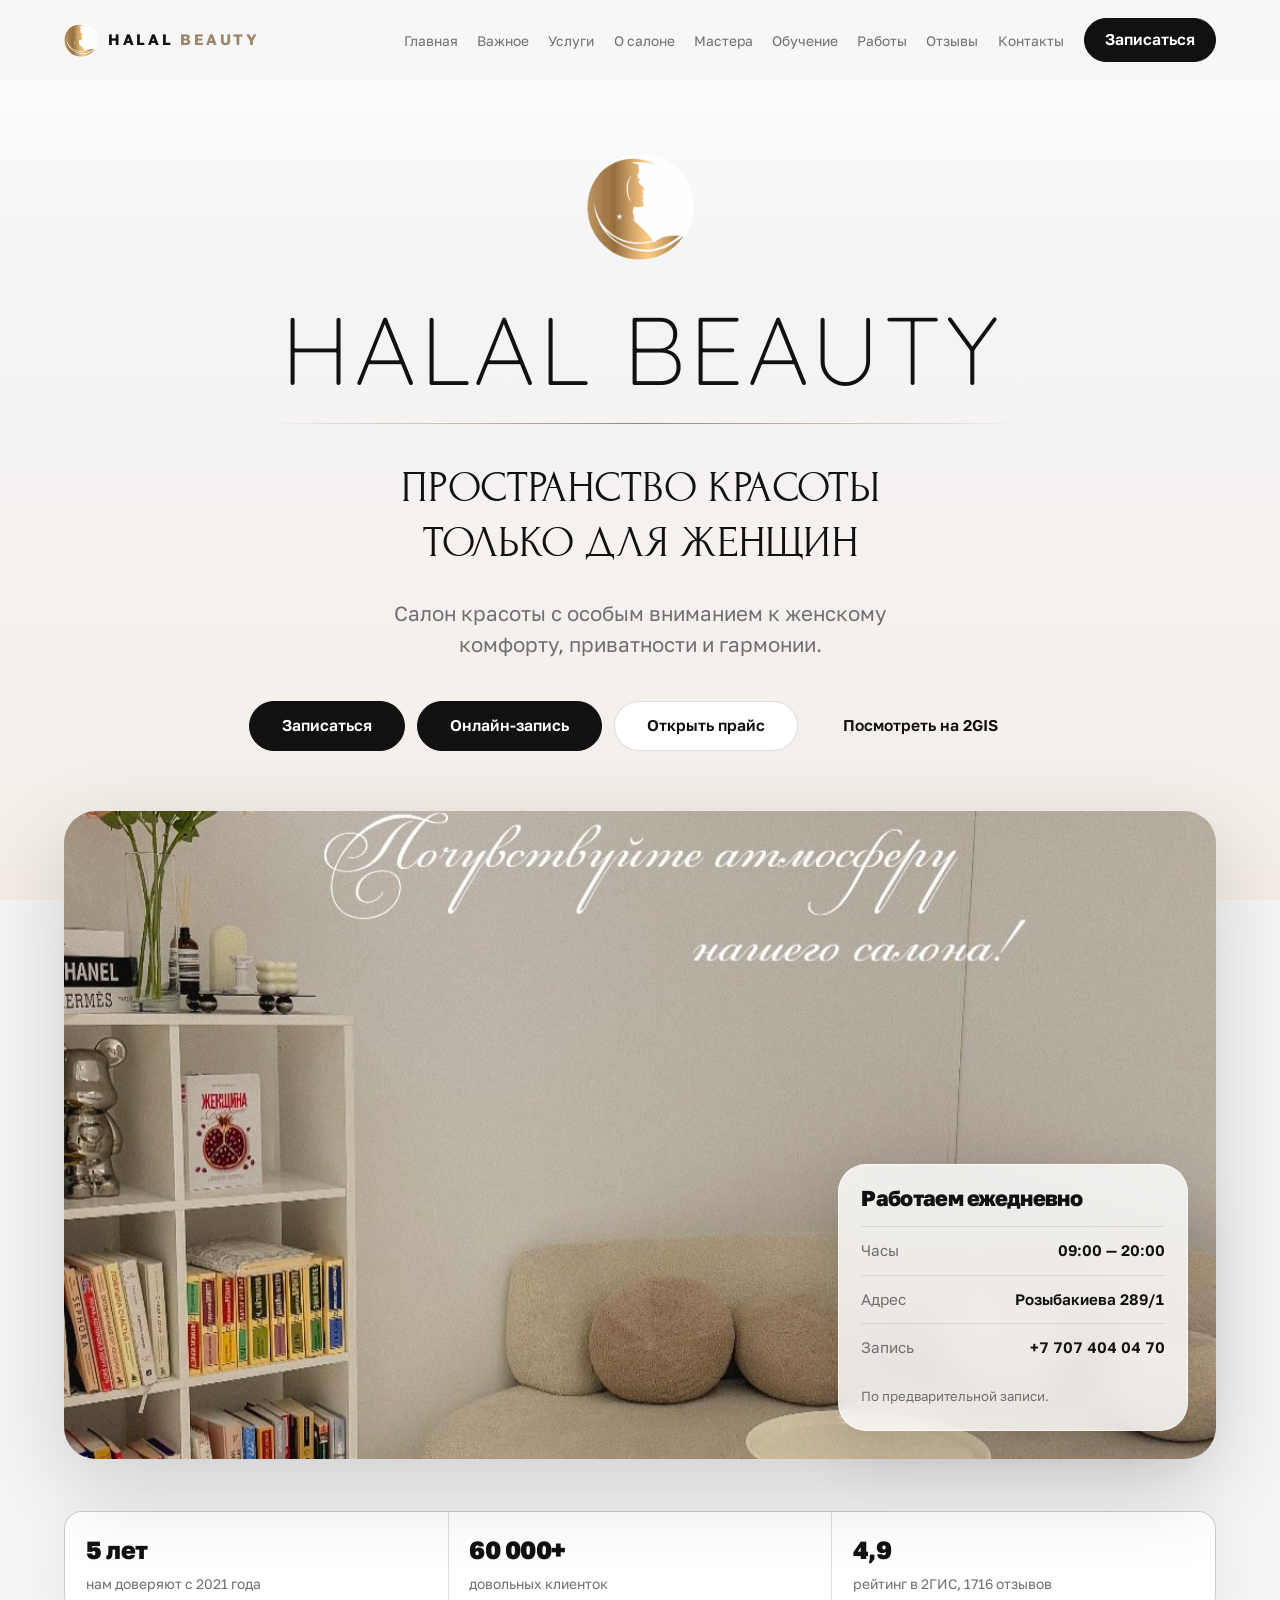
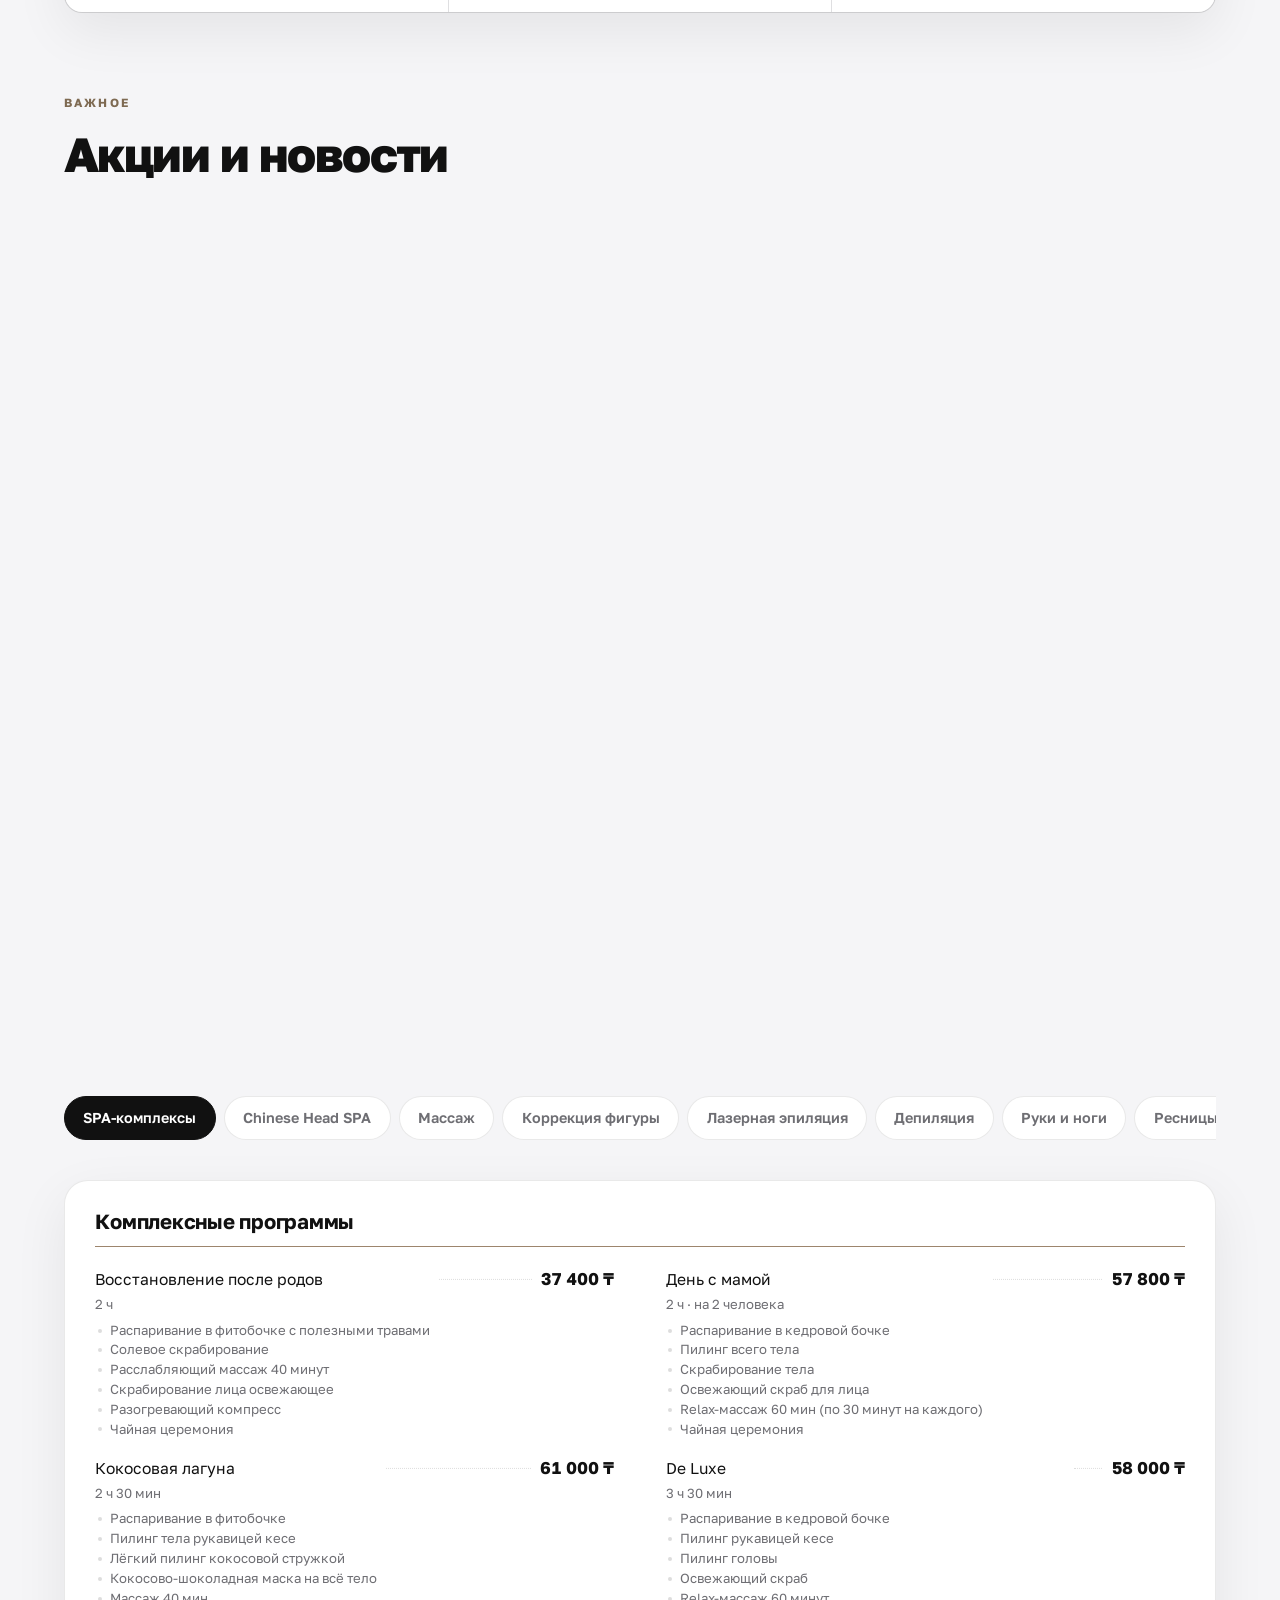
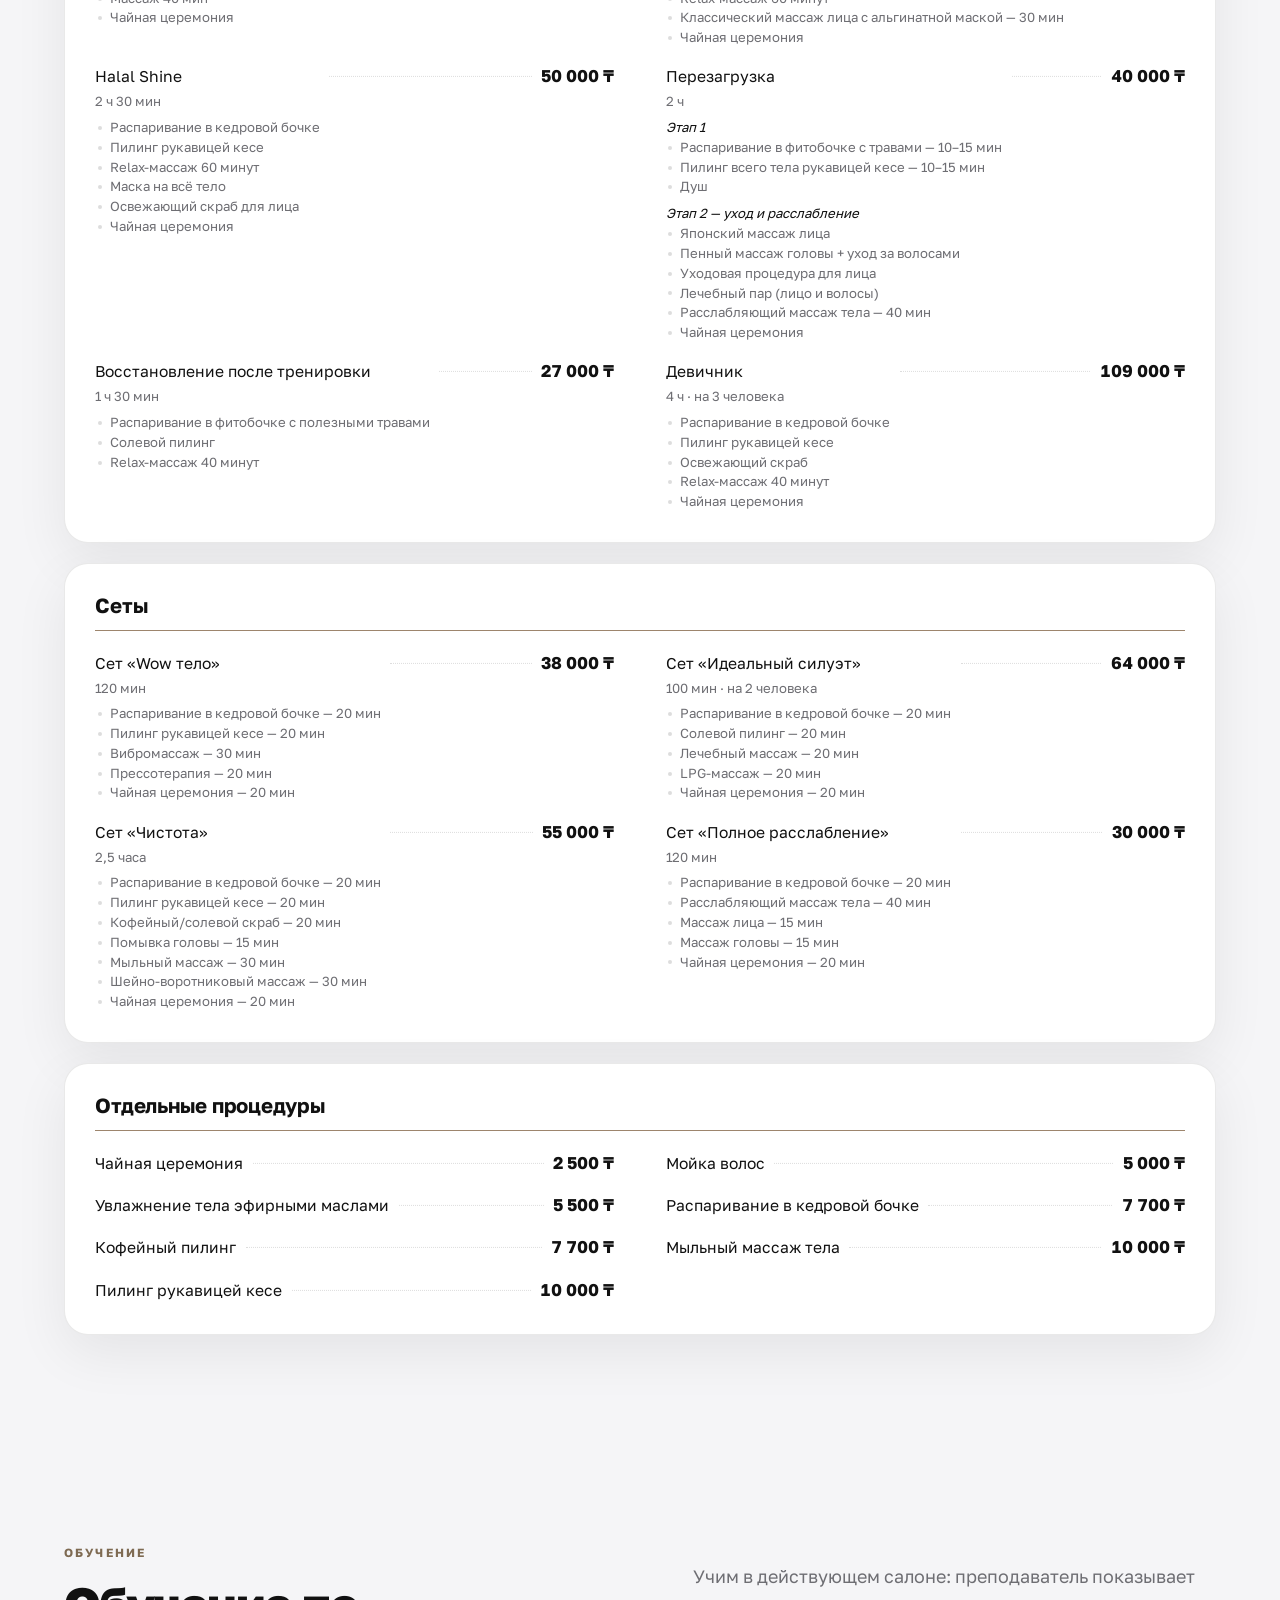
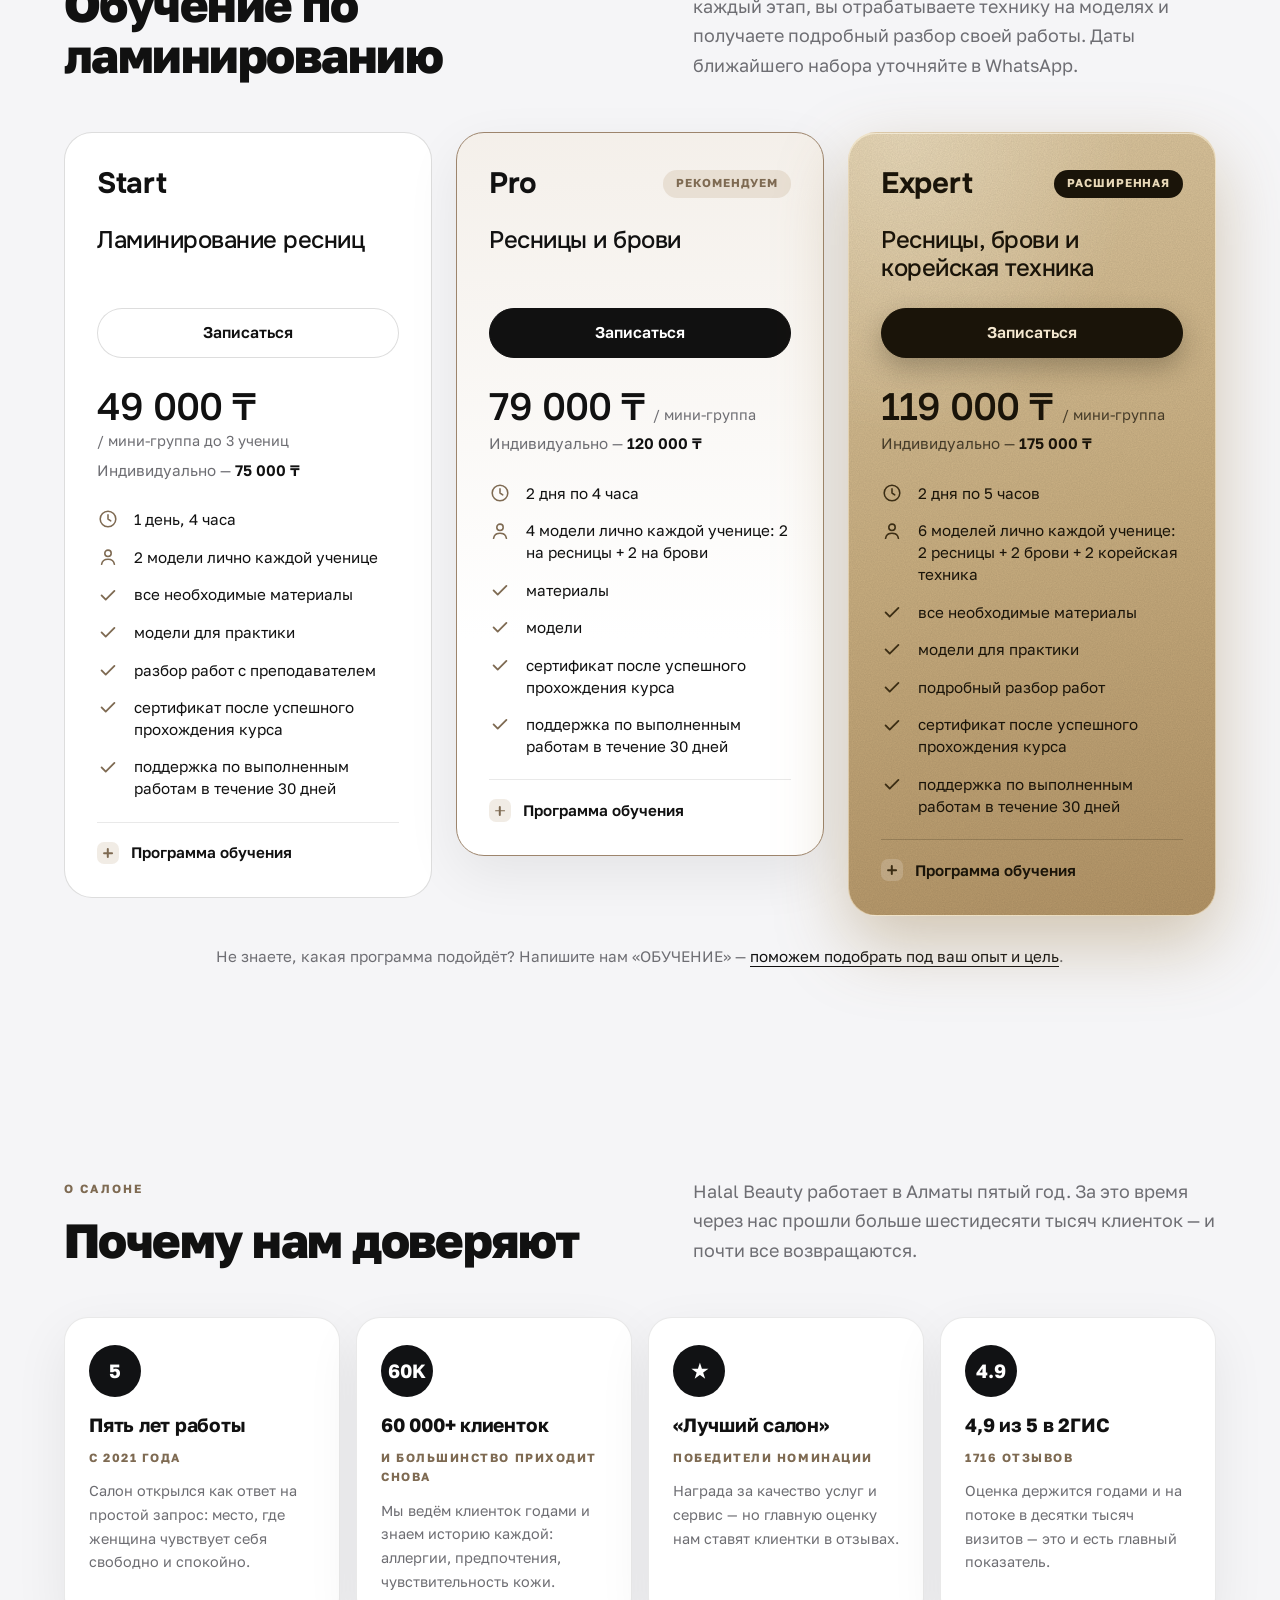
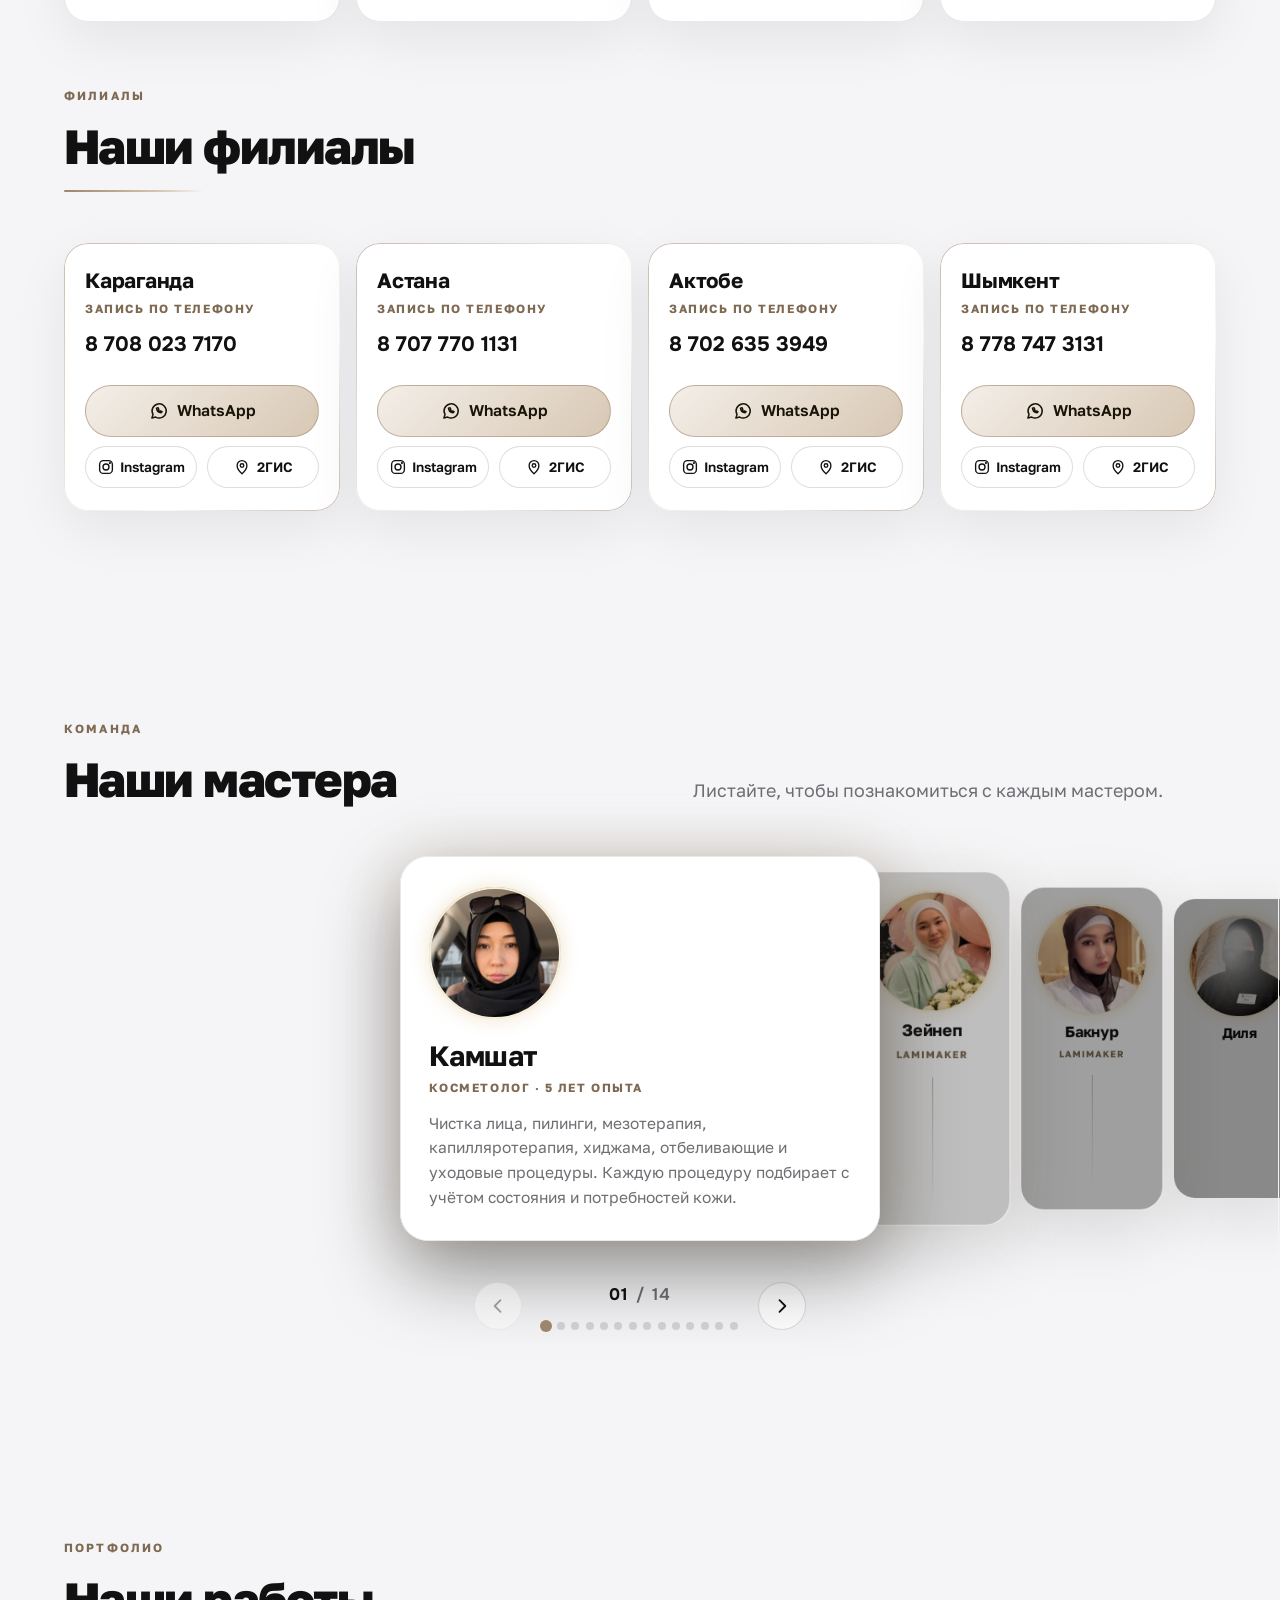
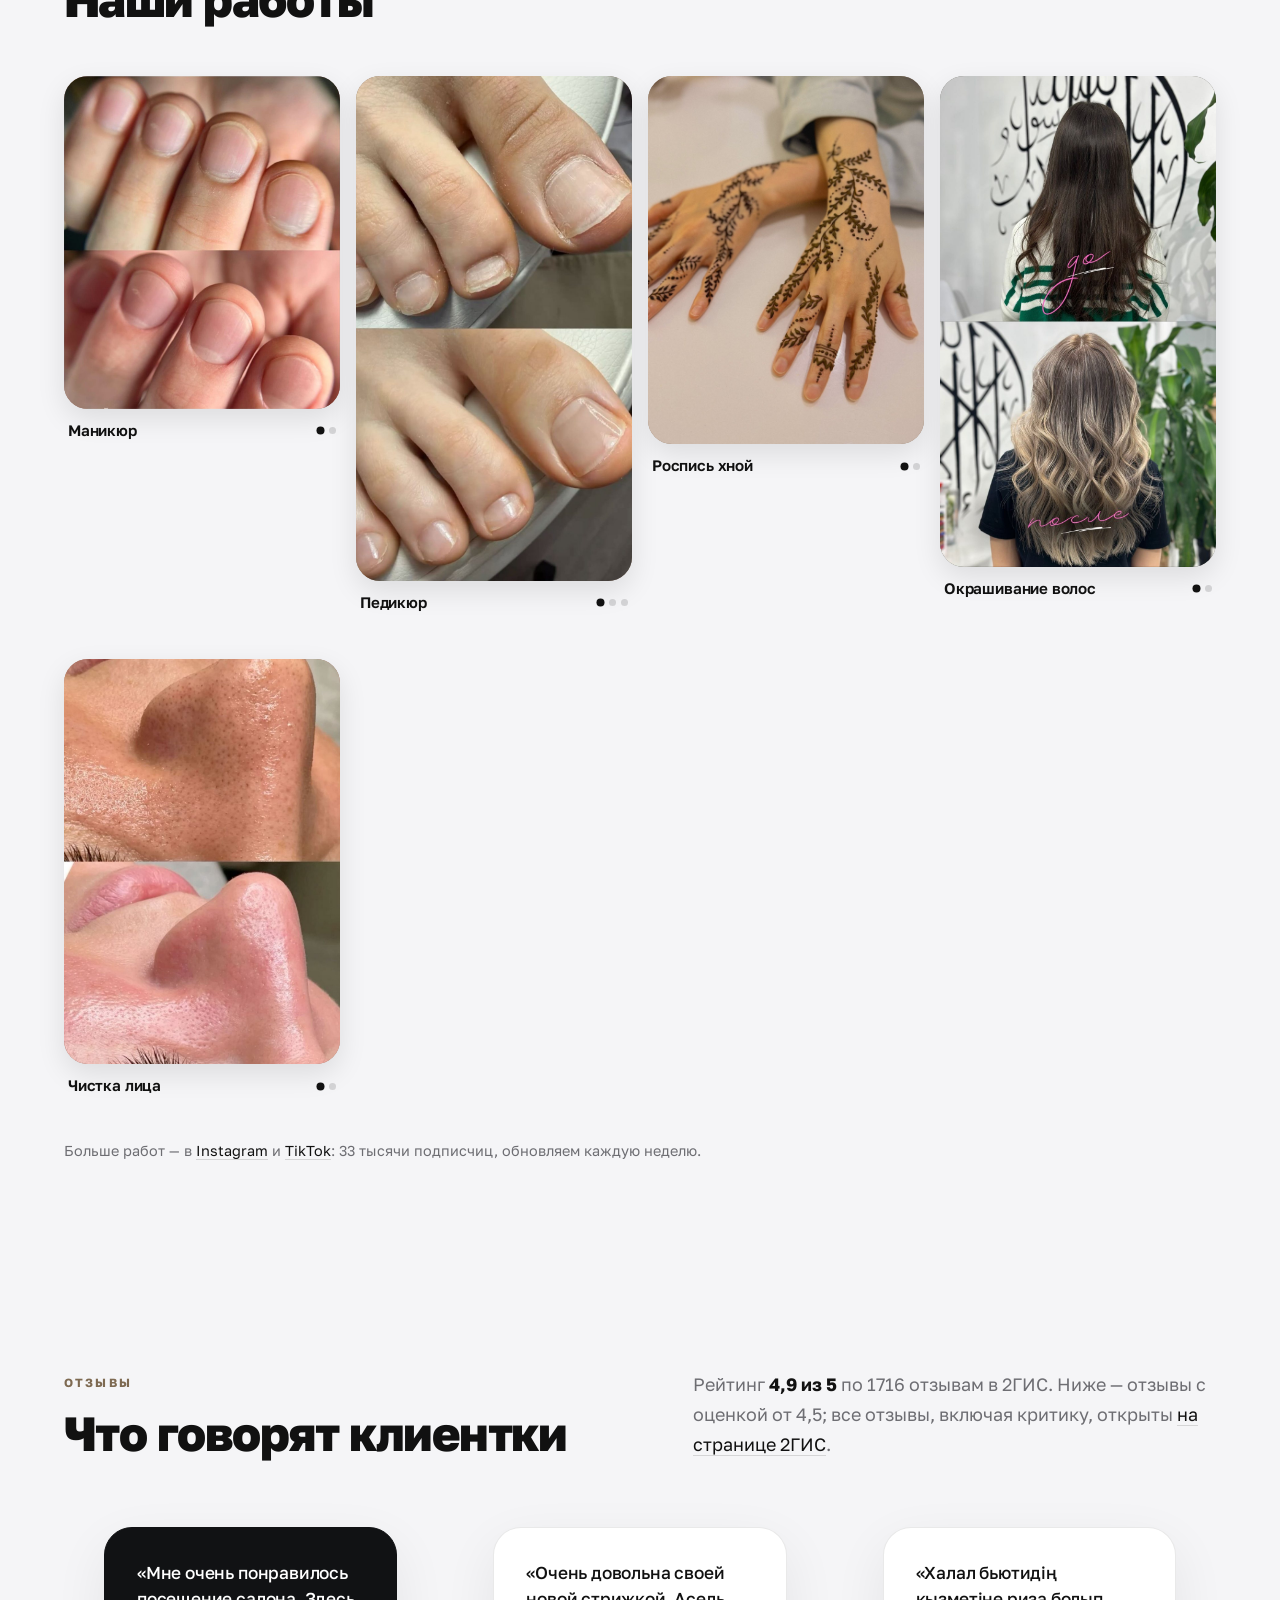
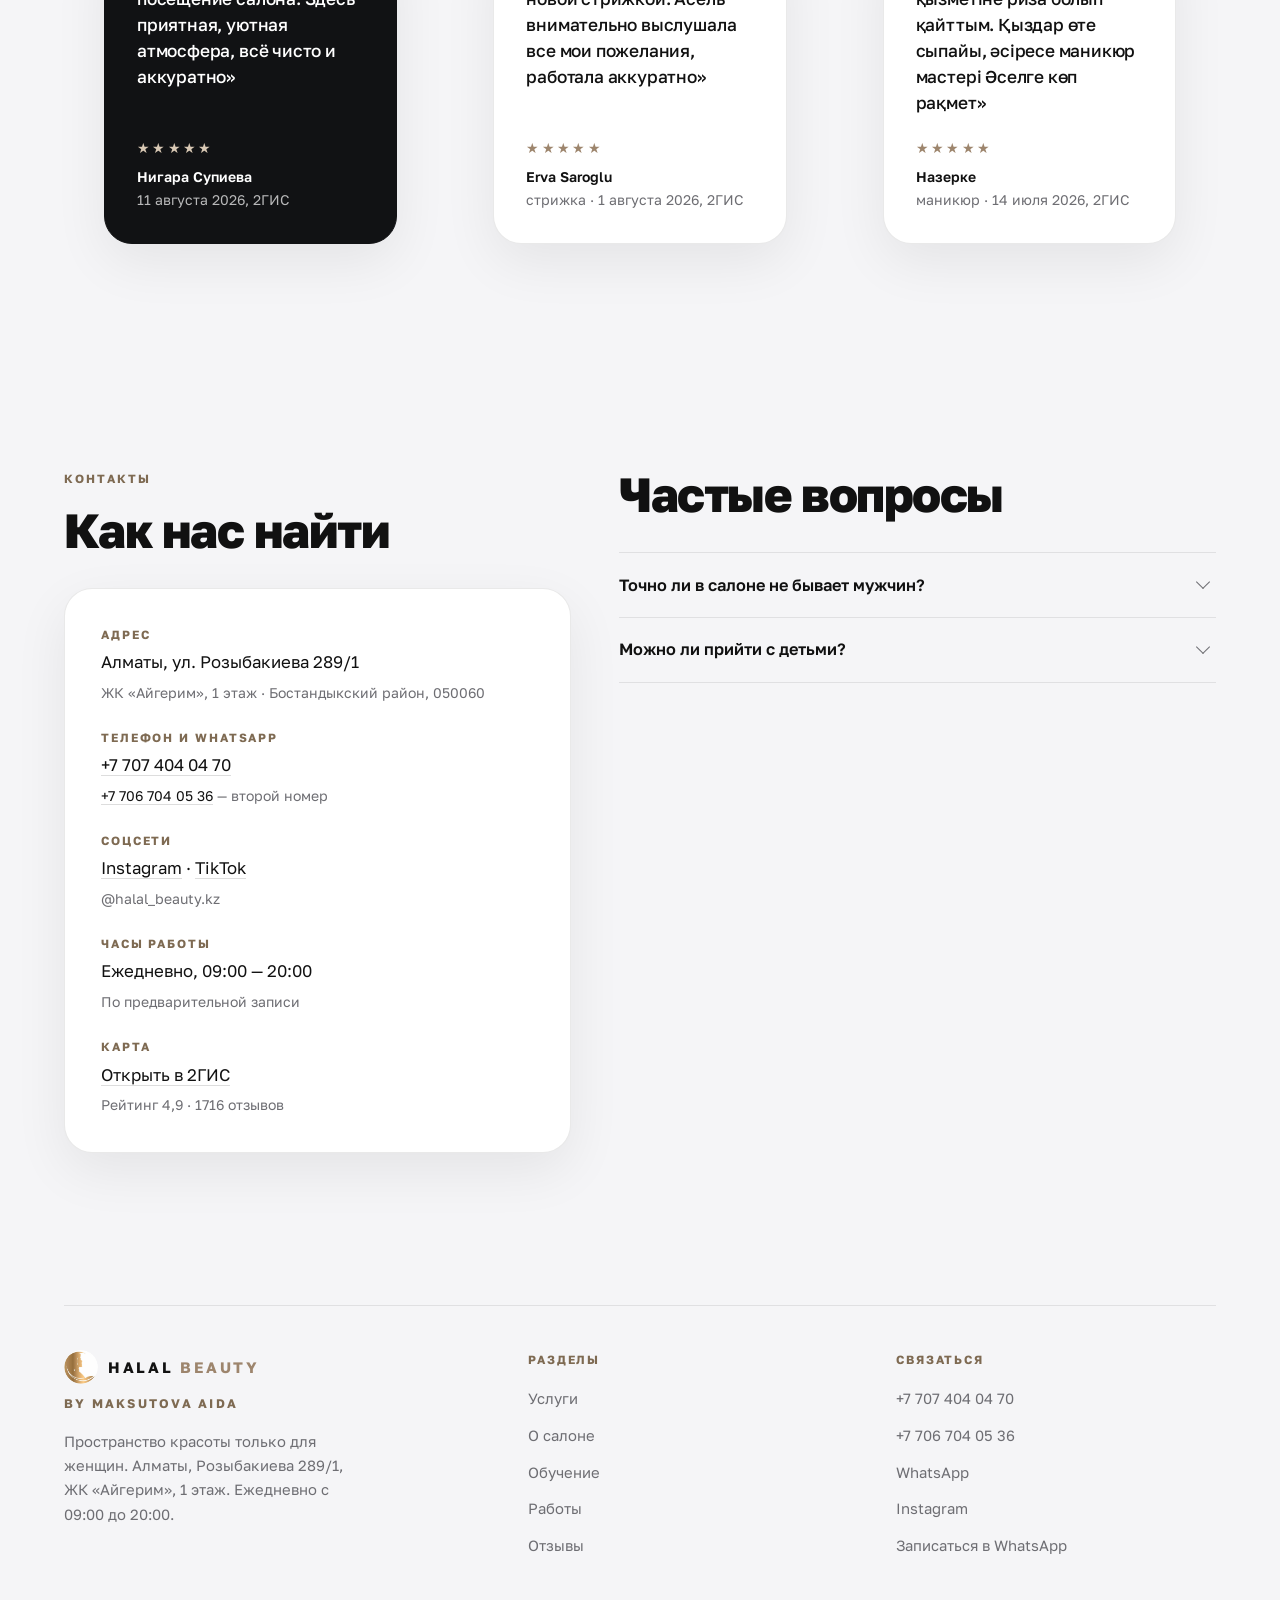
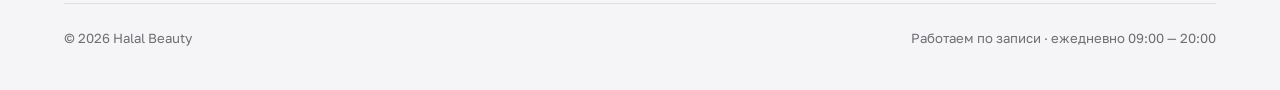
==== commit 9846fd3b: "Прайс: массаж у топ-мастера Co-Authored-By: Claude Opus 5.5 <noreply@anthropic.com>" ====
--- a/index.html
+++ b/index.html
@@ -452,6 +452,63 @@
             <li class="menu-row">
               <span class="name">Мануальная терапия</span>
               <span class="dots"></span><span class="price">20 000 ₸</span>
+            </li>
+          </ul>
+        </div>
+        <div class="menu-group split">
+          <h3>Массаж у топ-мастера</h3>
+          <ul>
+            <li class="menu-row">
+              <span class="name">Массаж головы</span>
+              <span class="dots"></span><span class="price">11 500 ₸</span>
+            </li>
+            <li class="menu-row">
+              <span class="name">Массаж ног и ступней</span>
+              <span class="dots"></span><span class="price">11 500 ₸</span>
+            </li>
+            <li class="menu-row">
+              <span class="name">Шейно-воротниковая зона и спина<small>30 минут</small></span>
+              <span class="dots"></span><span class="price">11 500 ₸</span>
+            </li>
+            <li class="menu-row">
+              <span class="name">Массаж лица<small>30 минут</small></span>
+              <span class="dots"></span><span class="price">13 200 ₸</span>
+            </li>
+            <li class="menu-row">
+              <span class="name">Массаж для беременных<small>40 минут</small></span>
+              <span class="dots"></span><span class="price">16 200 ₸</span>
+            </li>
+            <li class="menu-row">
+              <span class="name">Скульптурный массаж</span>
+              <span class="dots"></span><span class="price">19 200 ₸</span>
+            </li>
+            <li class="menu-row">
+              <span class="name">Relax-массаж<small>60 минут</small></span>
+              <span class="dots"></span><span class="price">20 500 ₸</span>
+            </li>
+            <li class="menu-row">
+              <span class="name">Стоун-терапия<small>Массаж горячими камнями, 60 минут</small></span>
+              <span class="dots"></span><span class="price">20 500 ₸</span>
+            </li>
+            <li class="menu-row">
+              <span class="name">Точечный массаж</span>
+              <span class="dots"></span><span class="price">20 500 ₸</span>
+            </li>
+            <li class="menu-row">
+              <span class="name">Комбо: тело и лицо<small>1 час 20 минут</small></span>
+              <span class="dots"></span><span class="price">24 000 ₸</span>
+            </li>
+            <li class="menu-row">
+              <span class="name">Огненный массаж<small>30 минут</small></span>
+              <span class="dots"></span><span class="price">24 000 ₸</span>
+            </li>
+            <li class="menu-row">
+              <span class="name">Лечебный массаж<small>60 минут</small></span>
+              <span class="dots"></span><span class="price">24 000 ₸</span>
+            </li>
+            <li class="menu-row">
+              <span class="name">Антицеллюлитный массаж<small>60 минут</small></span>
+              <span class="dots"></span><span class="price">24 000 ₸</span>
             </li>
           </ul>
         </div>
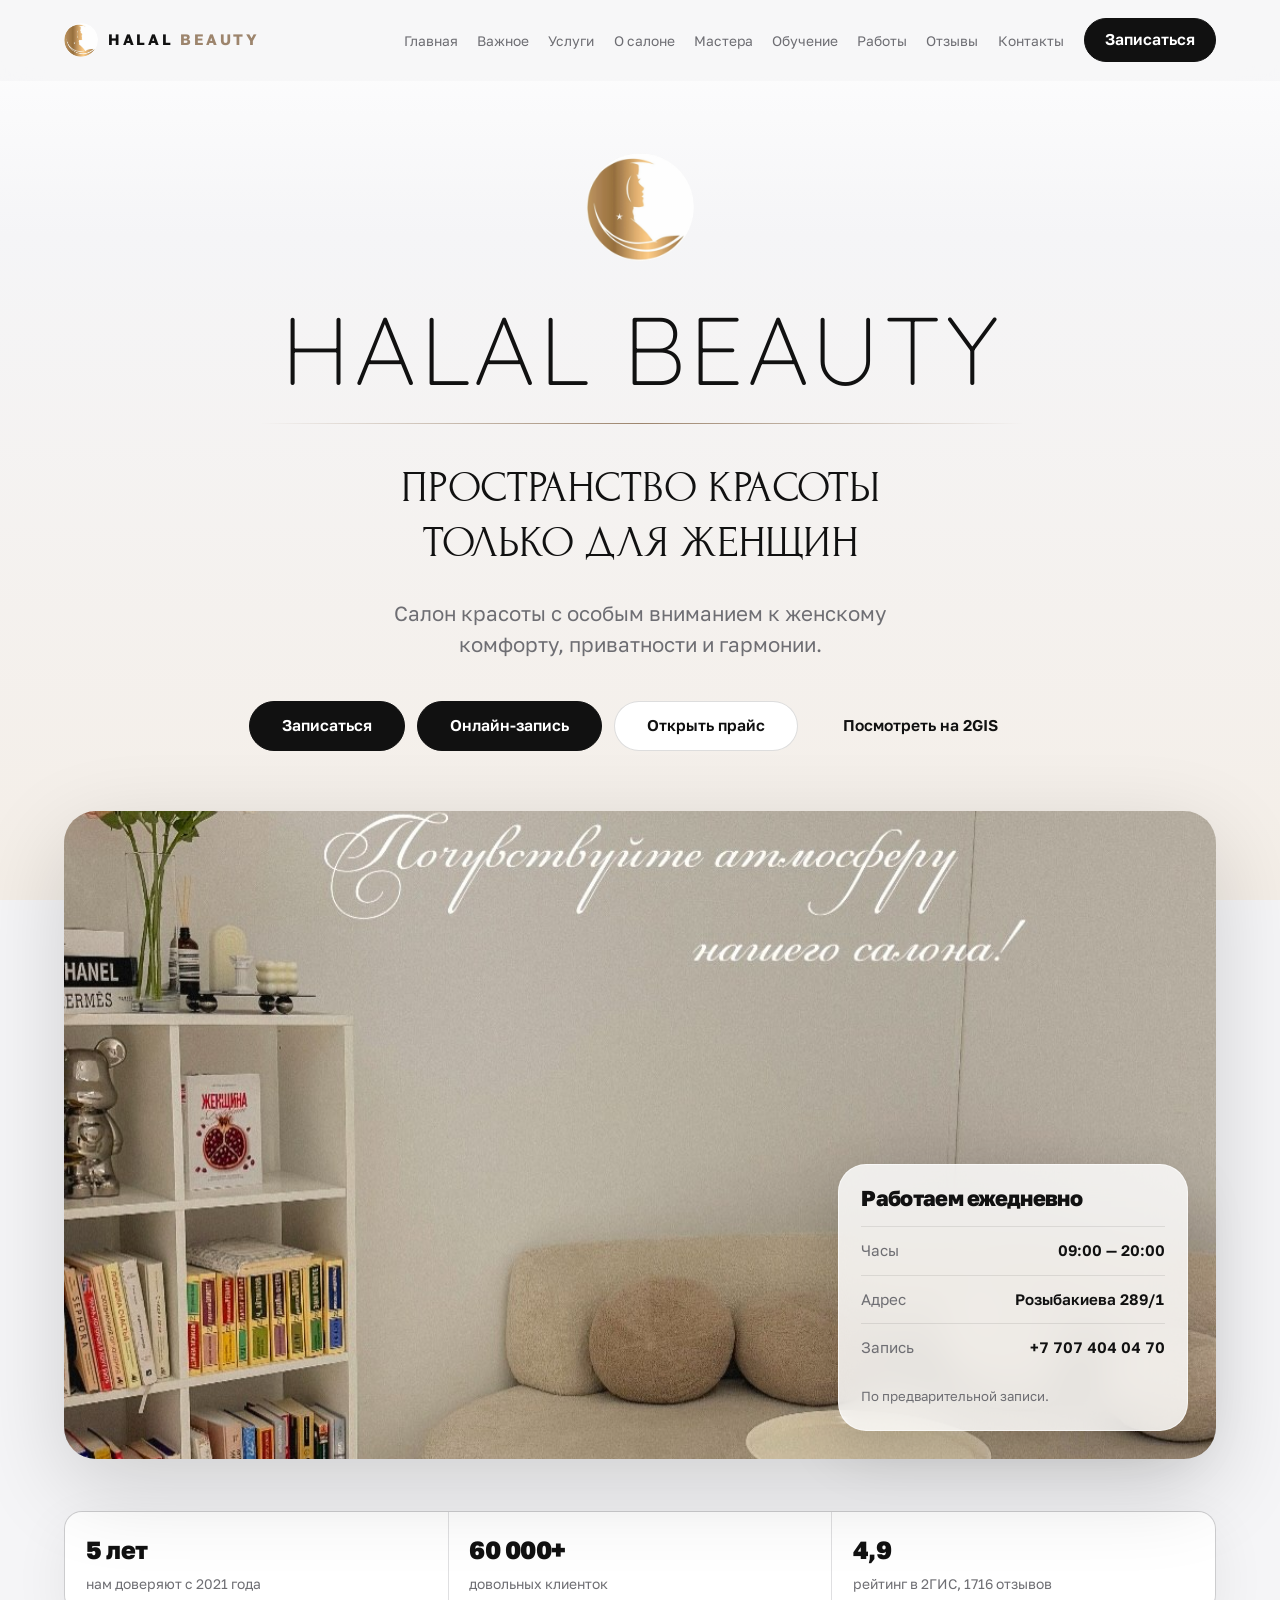
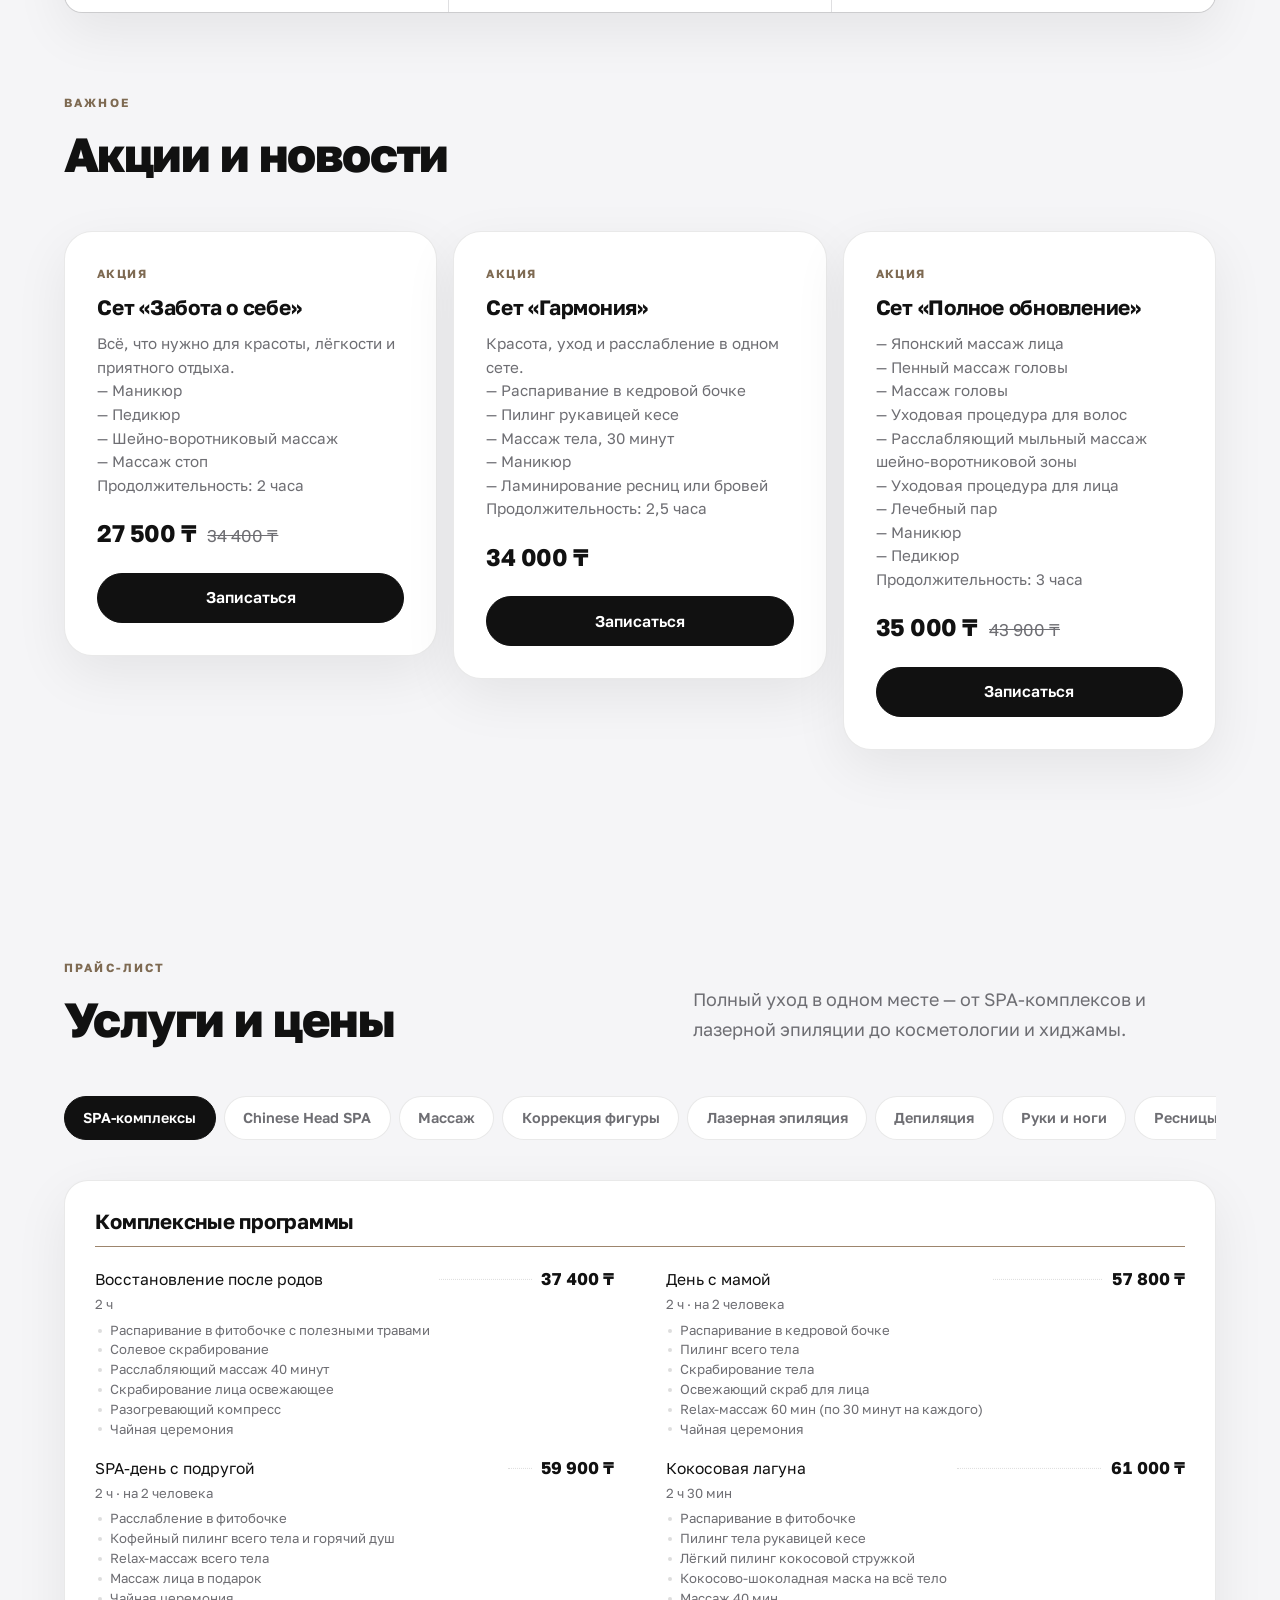
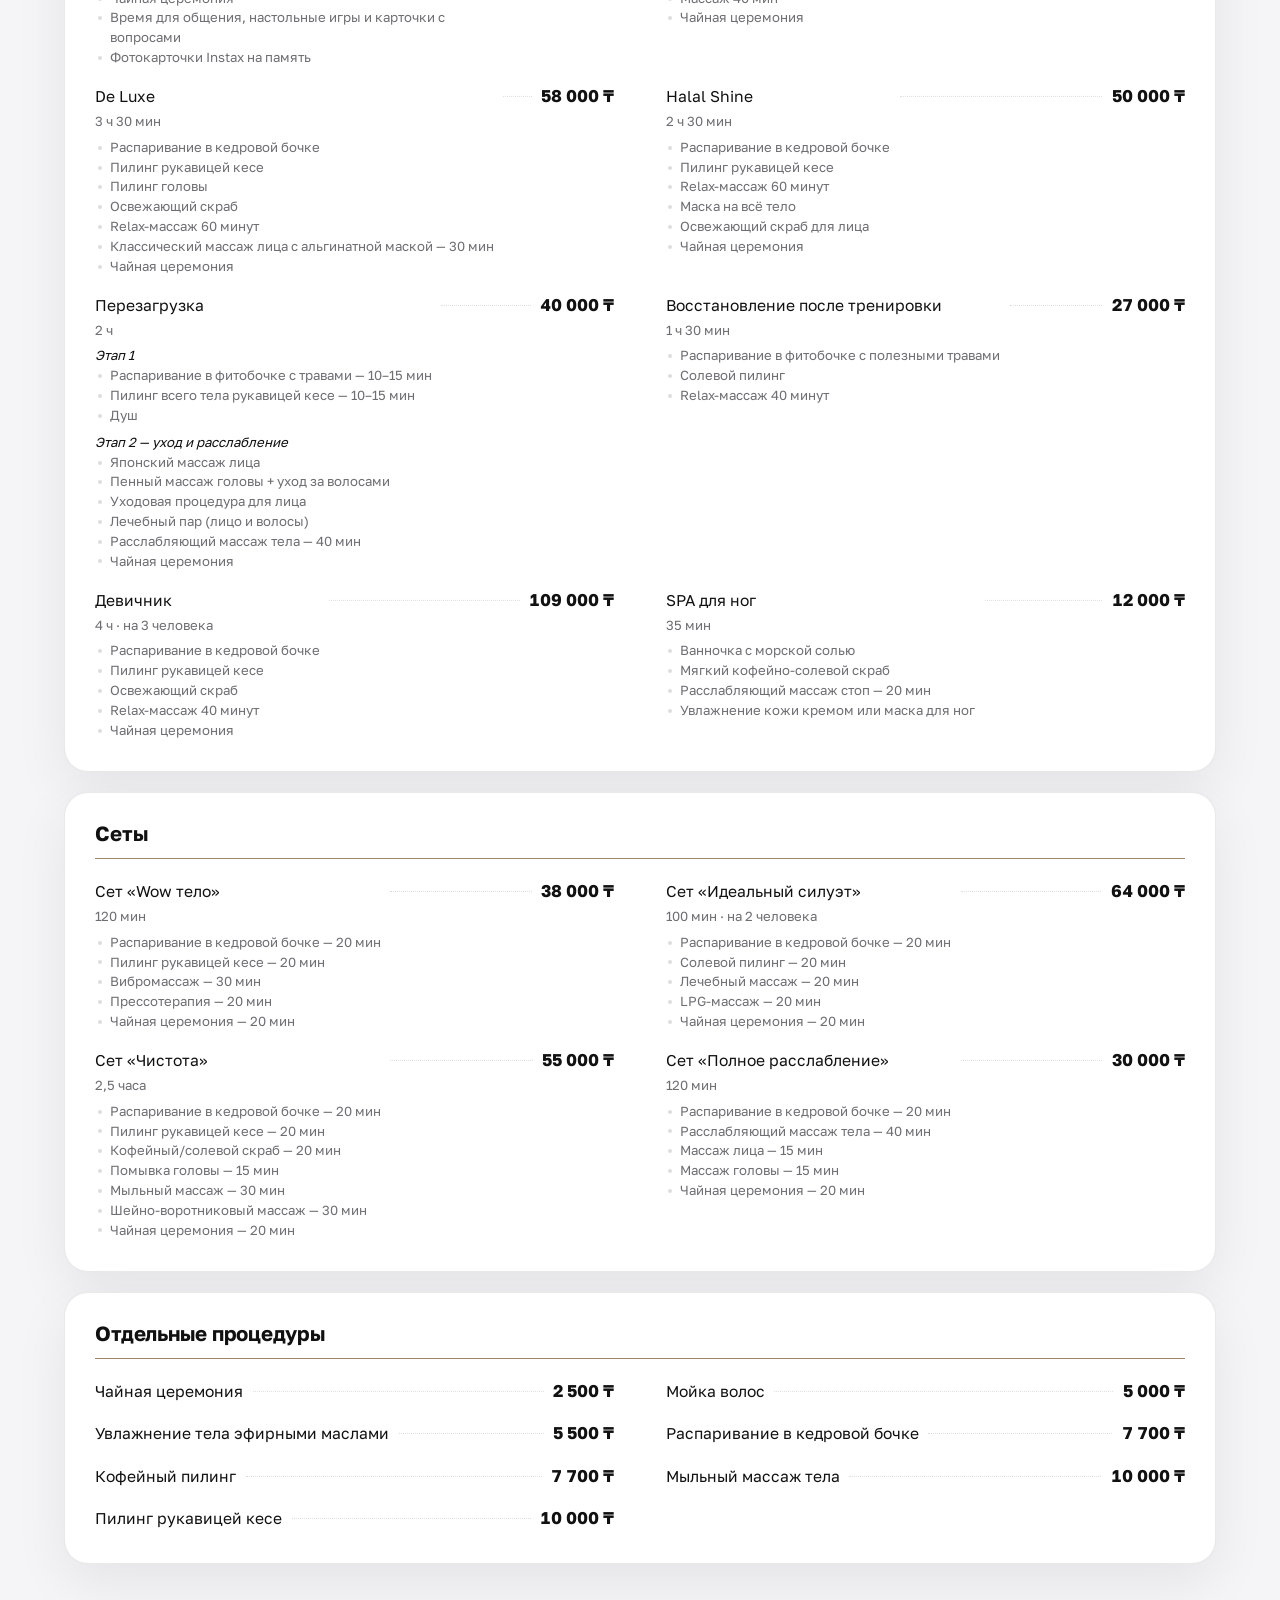
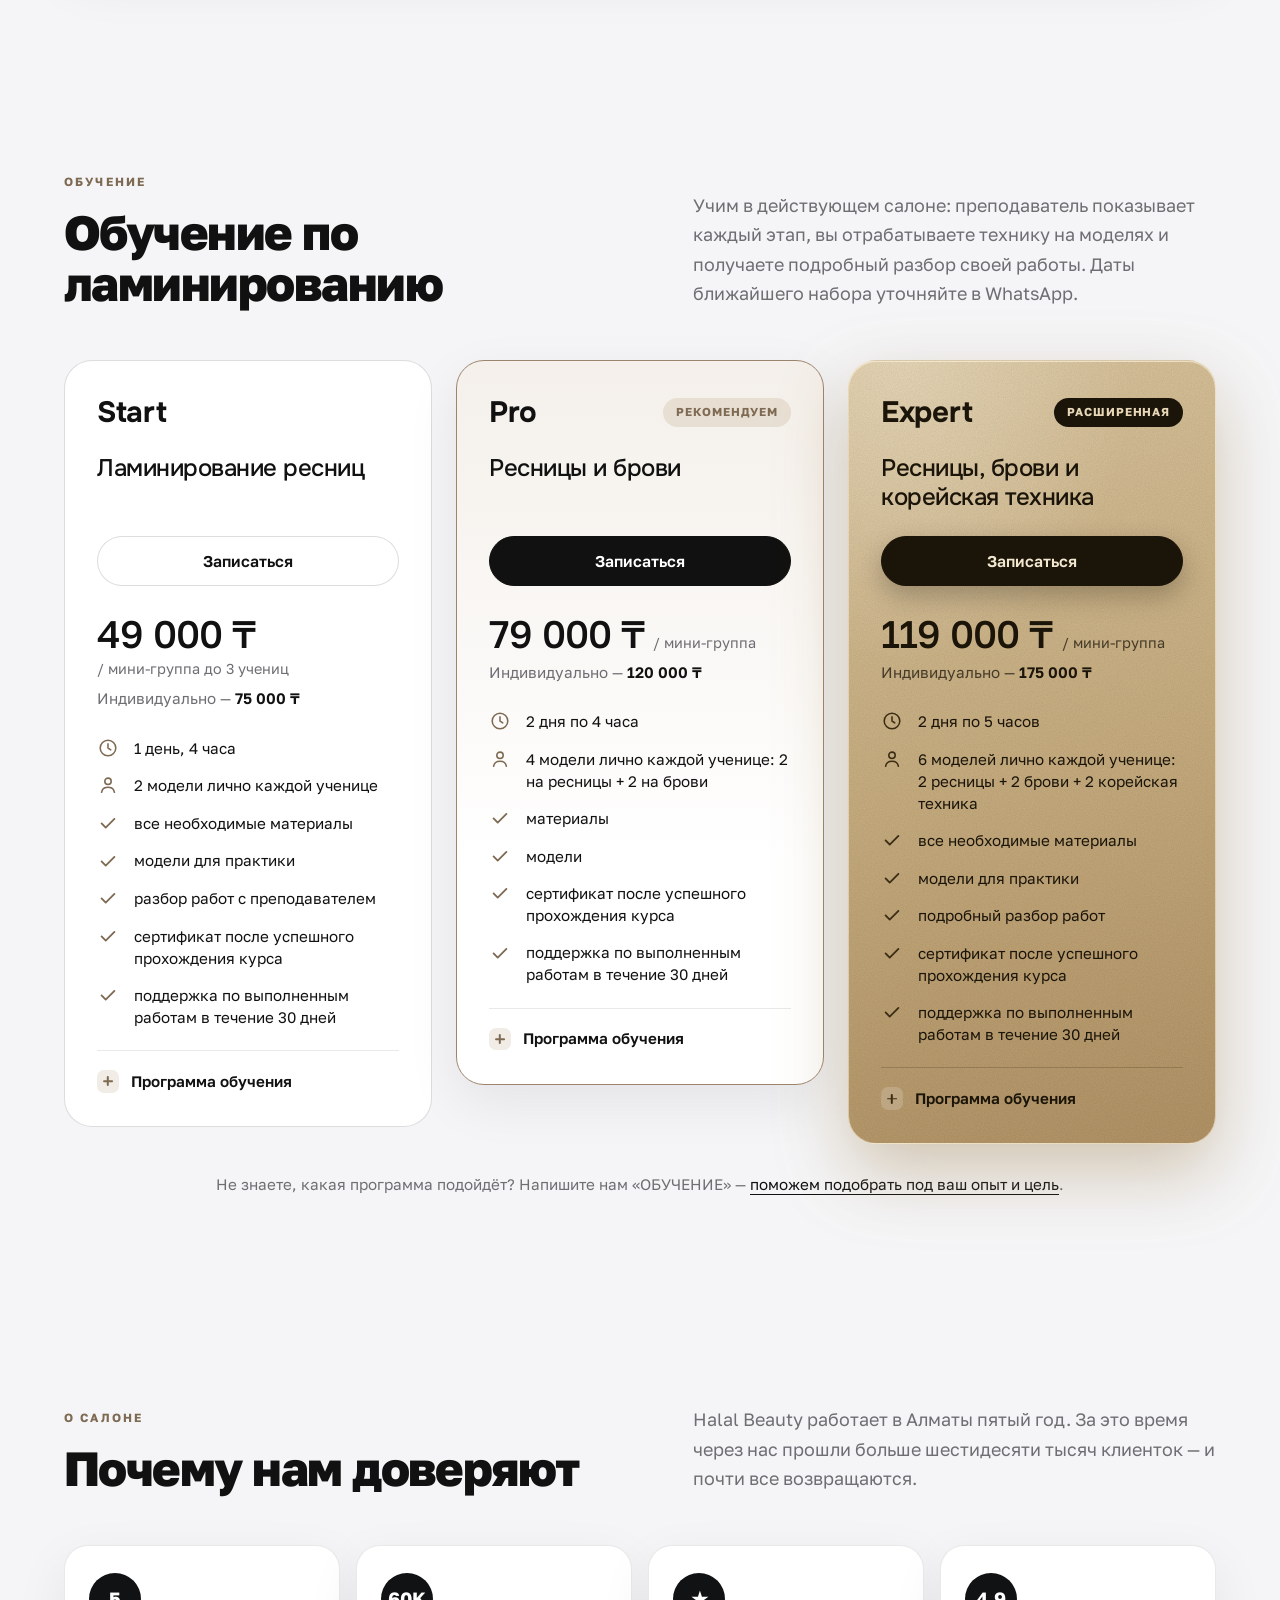
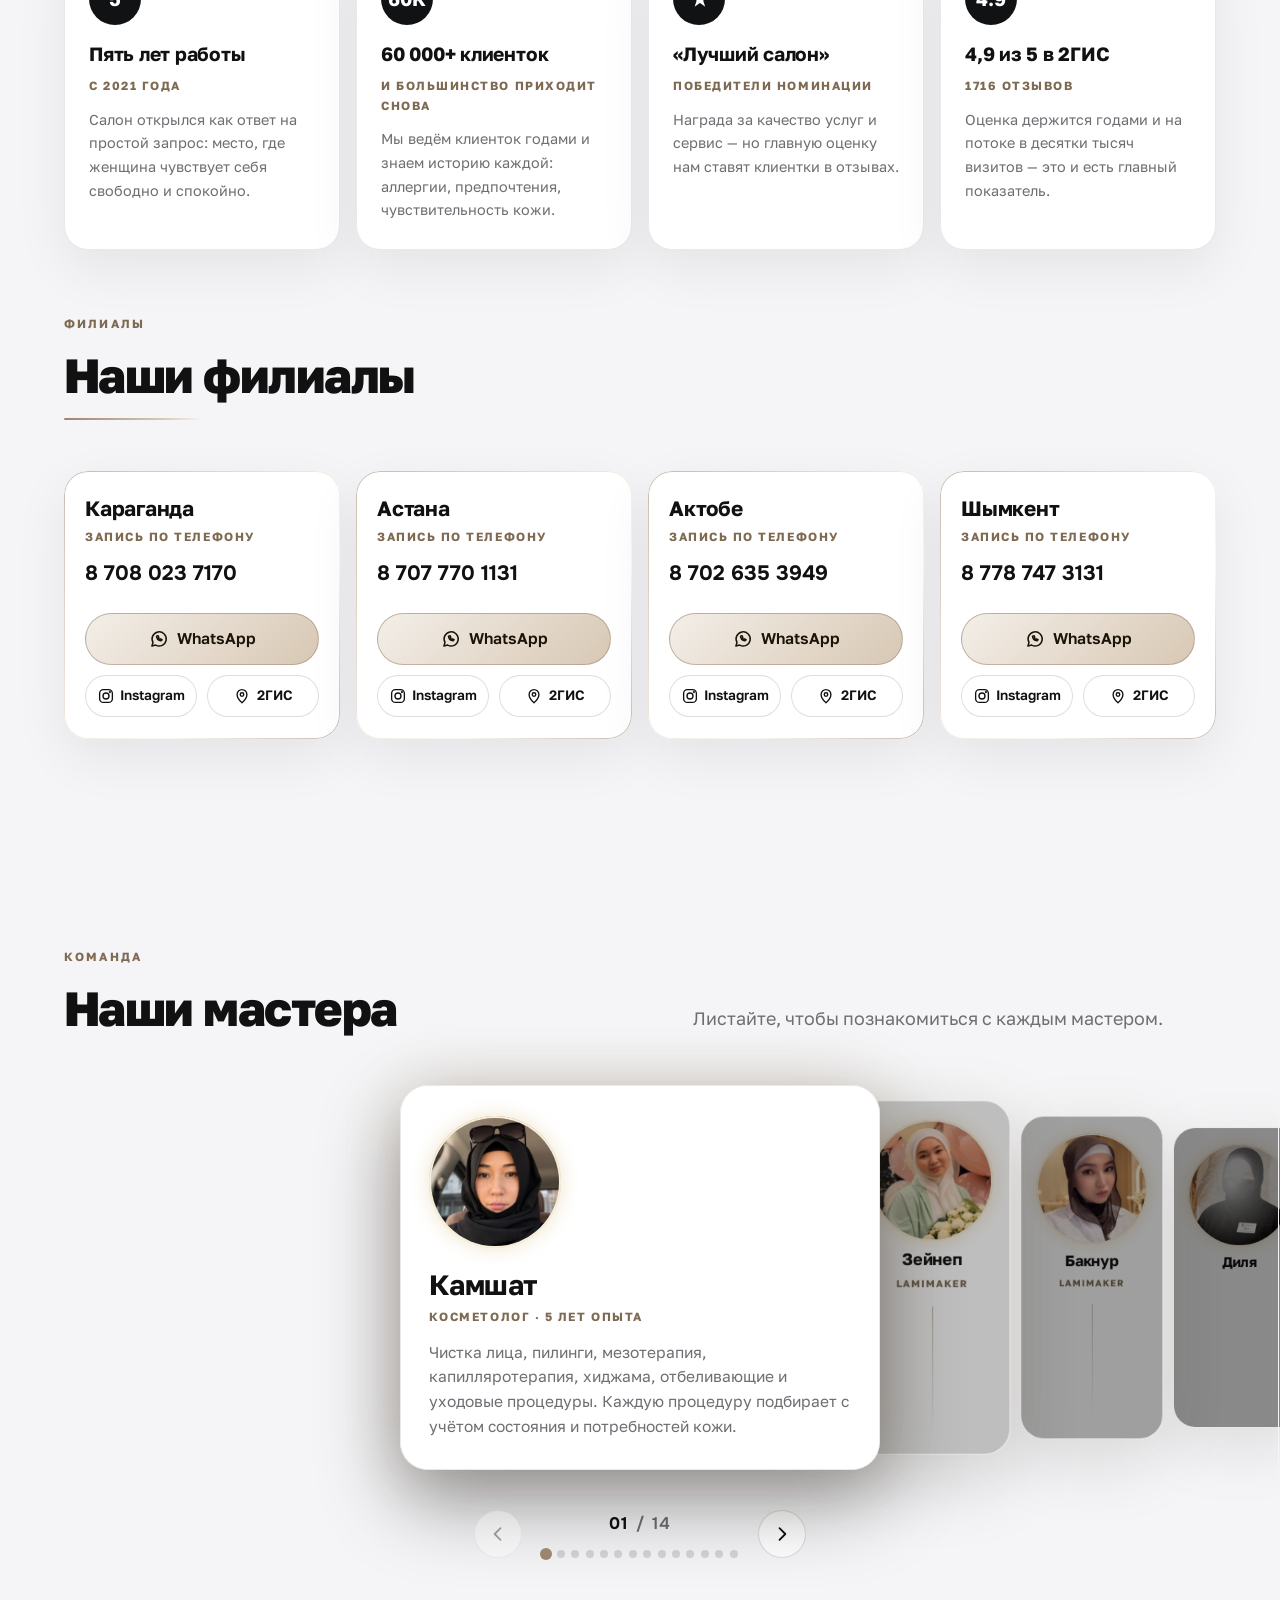
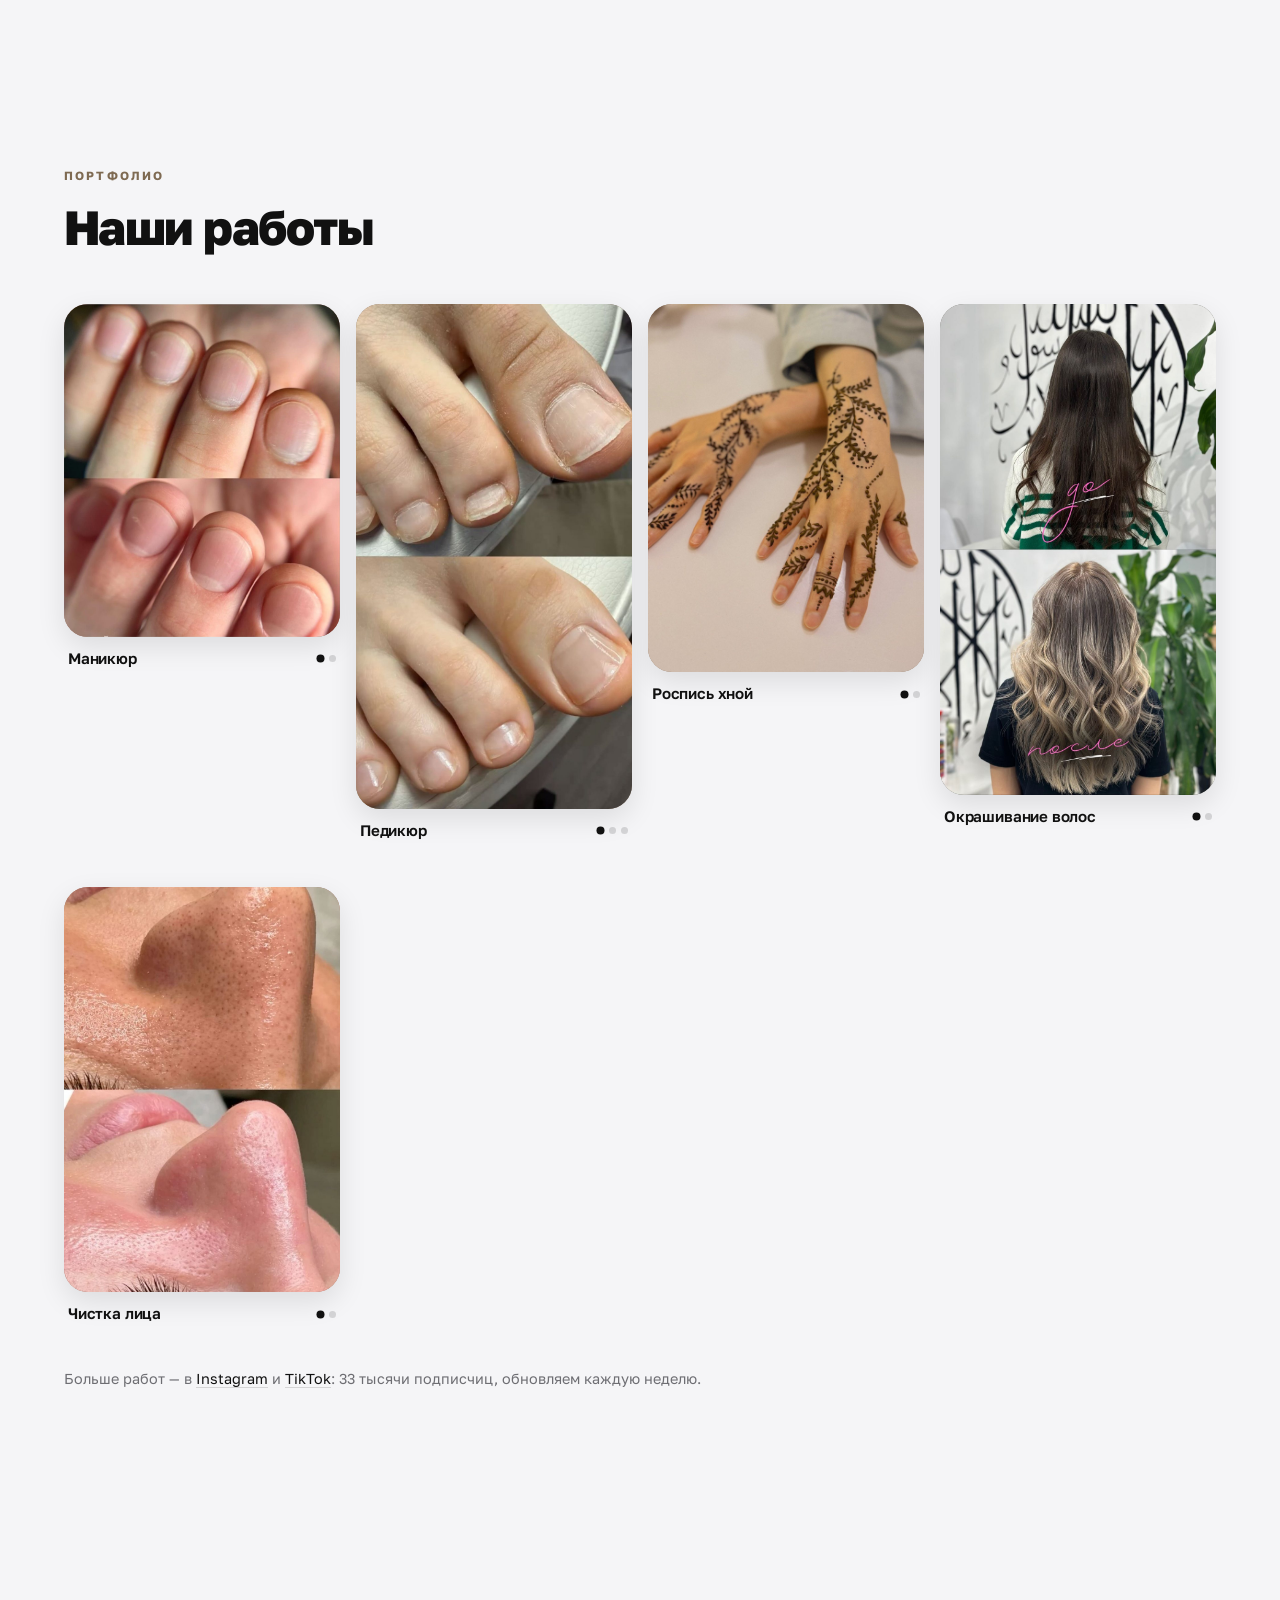
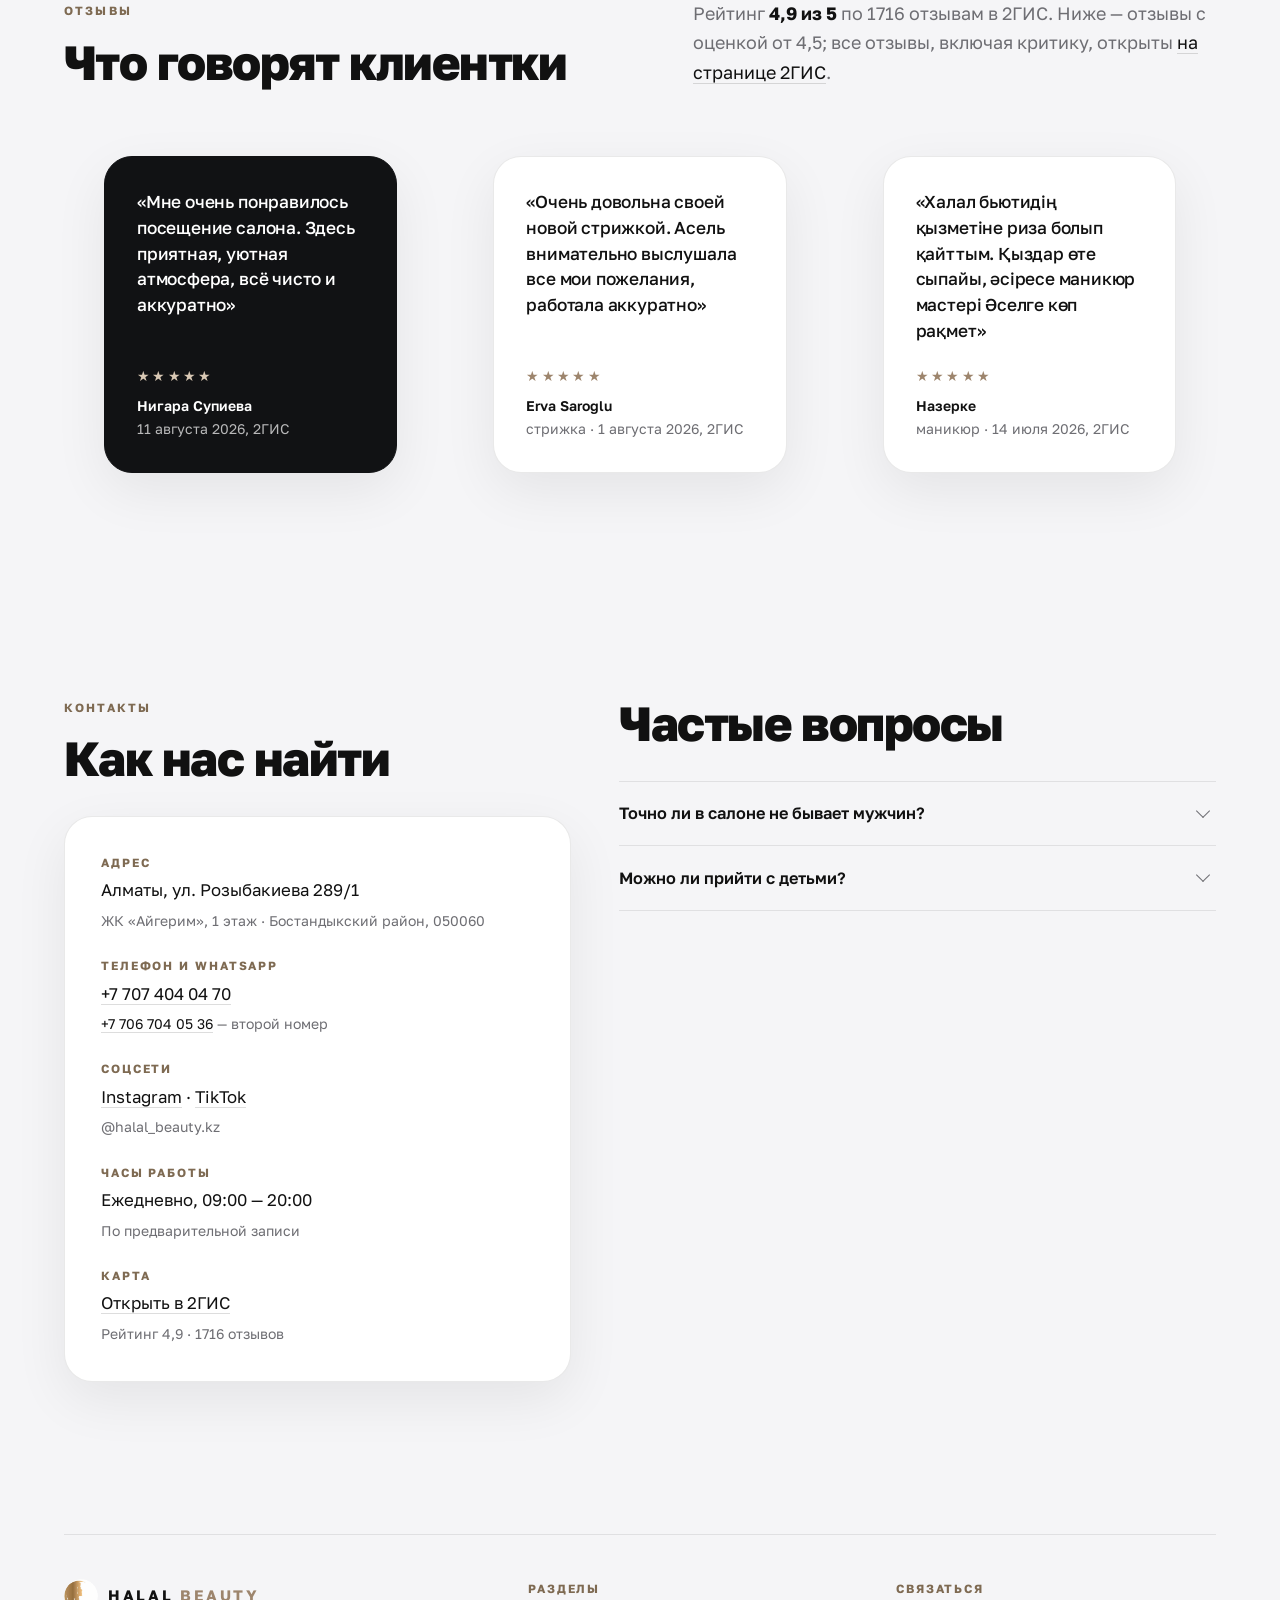
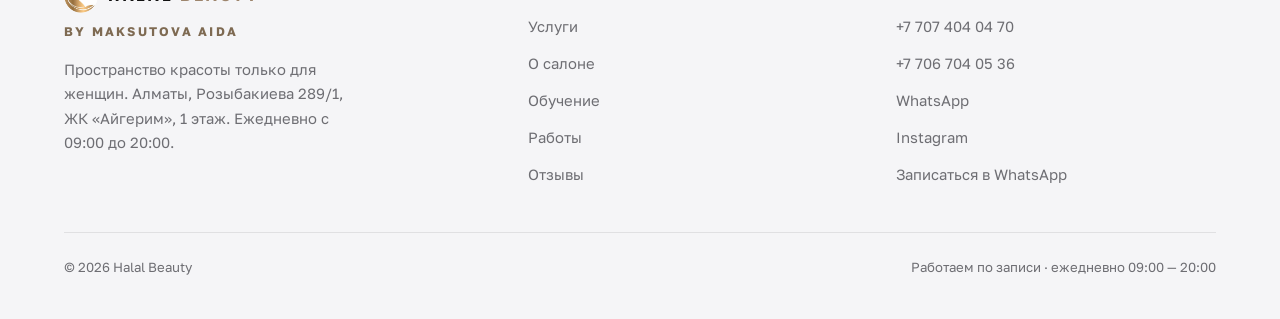
==== commit a48f8deb: "Прайс: SPA-день с подругой и SPA для ног Co-Authored-By: Claude Opus 5.5 <noreply@anthropic.com>" ====
--- a/index.html
+++ b/index.html
@@ -204,6 +204,18 @@
               <span class="dots"></span><span class="price">57 800 ₸</span>
             </li>
             <li class="menu-row">
+              <span class="name">SPA-день с подругой<small class="meta">2 ч · на 2 человека</small><span class="incl">
+                <span>Расслабление в фитобочке</span>
+                <span>Кофейный пилинг всего тела и горячий душ</span>
+                <span>Relax-массаж всего тела</span>
+                <span>Массаж лица в подарок</span>
+                <span>Чайная церемония</span>
+                <span>Время для общения, настольные игры и карточки с вопросами</span>
+                <span>Фотокарточки Instax на память</span>
+              </span></span>
+              <span class="dots"></span><span class="price">59 900 ₸</span>
+            </li>
+            <li class="menu-row">
               <span class="name">Кокосовая лагуна<small class="meta">2 ч 30 мин</small><span class="incl">
                 <span>Распаривание в фитобочке</span>
                 <span>Пилинг тела рукавицей кесе</span>
@@ -270,6 +282,15 @@
                 <span>Чайная церемония</span>
               </span></span>
               <span class="dots"></span><span class="price">109 000 ₸</span>
+            </li>
+            <li class="menu-row">
+              <span class="name">SPA для ног<small class="meta">35 мин</small><span class="incl">
+                <span>Ванночка с морской солью</span>
+                <span>Мягкий кофейно-солевой скраб</span>
+                <span>Расслабляющий массаж стоп — 20 мин</span>
+                <span>Увлажнение кожи кремом или маска для ног</span>
+              </span></span>
+              <span class="dots"></span><span class="price">12 000 ₸</span>
             </li>
           </ul>
         </div>
